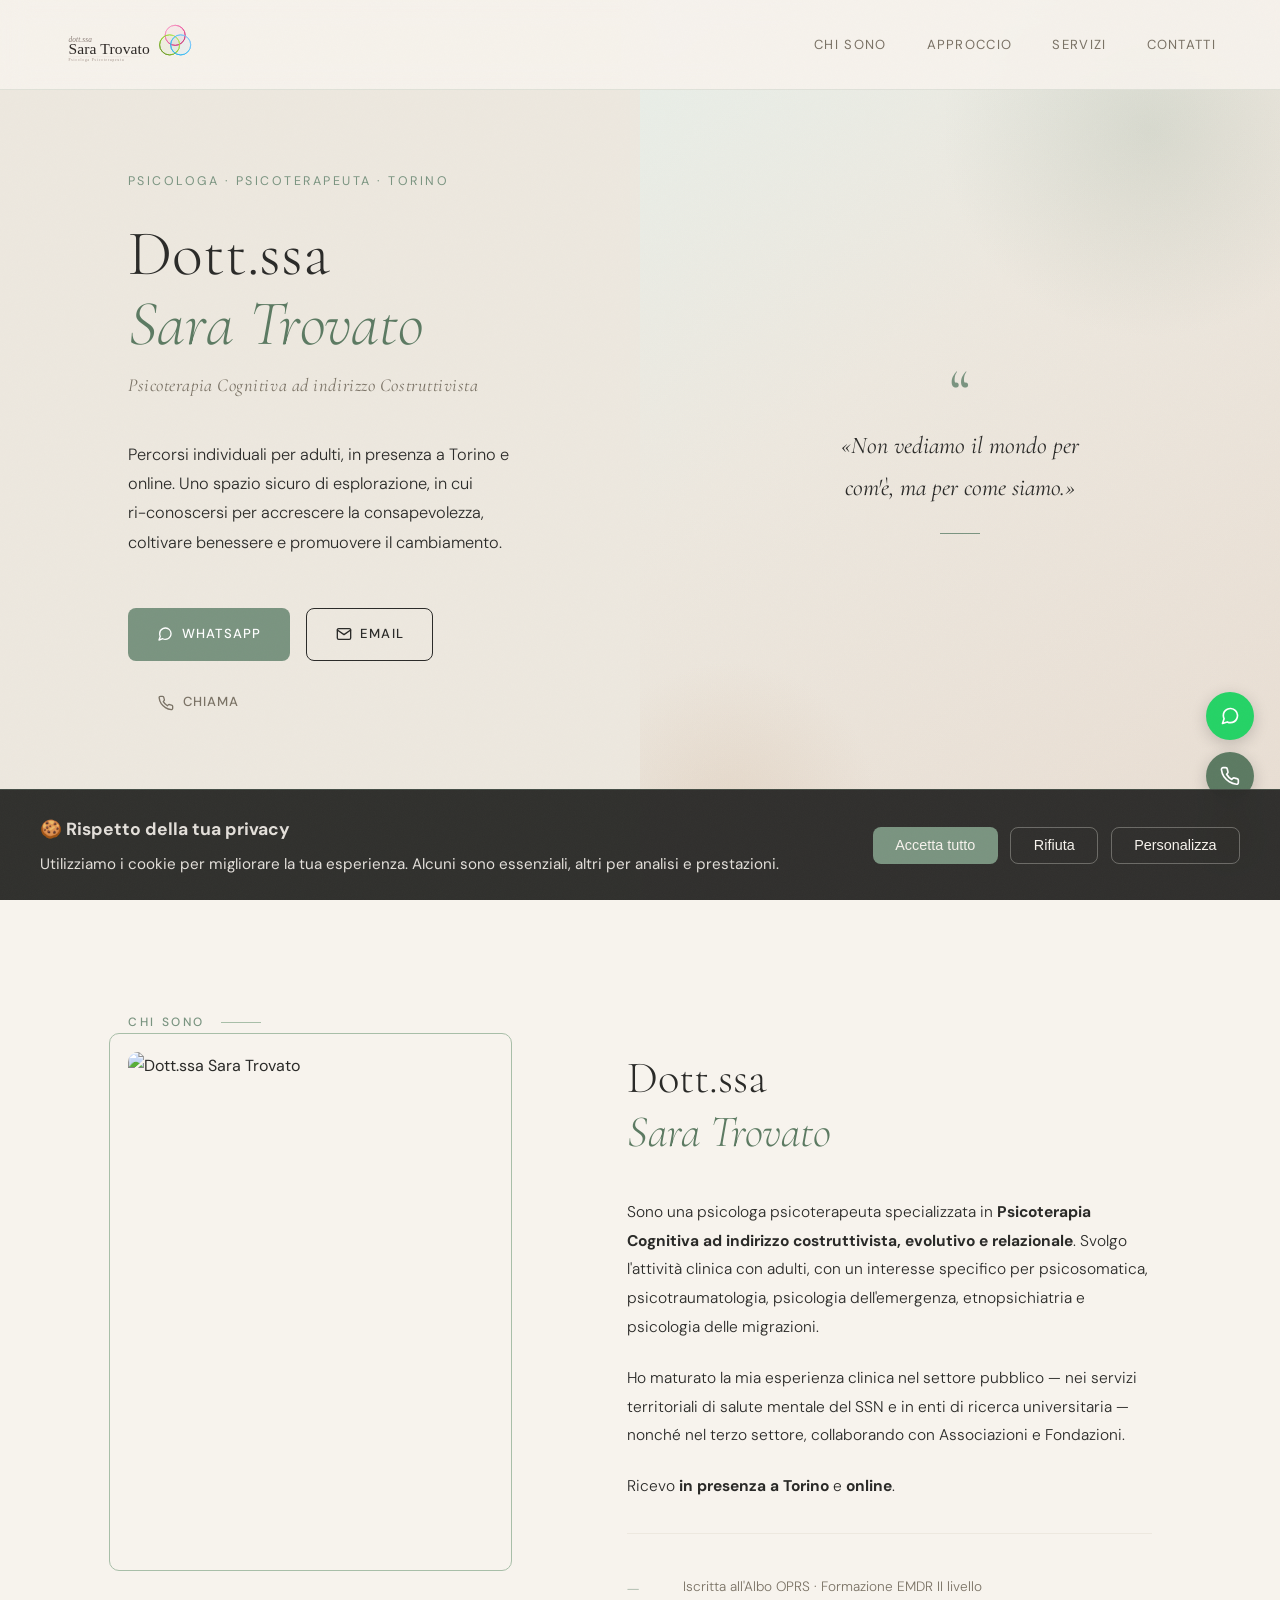
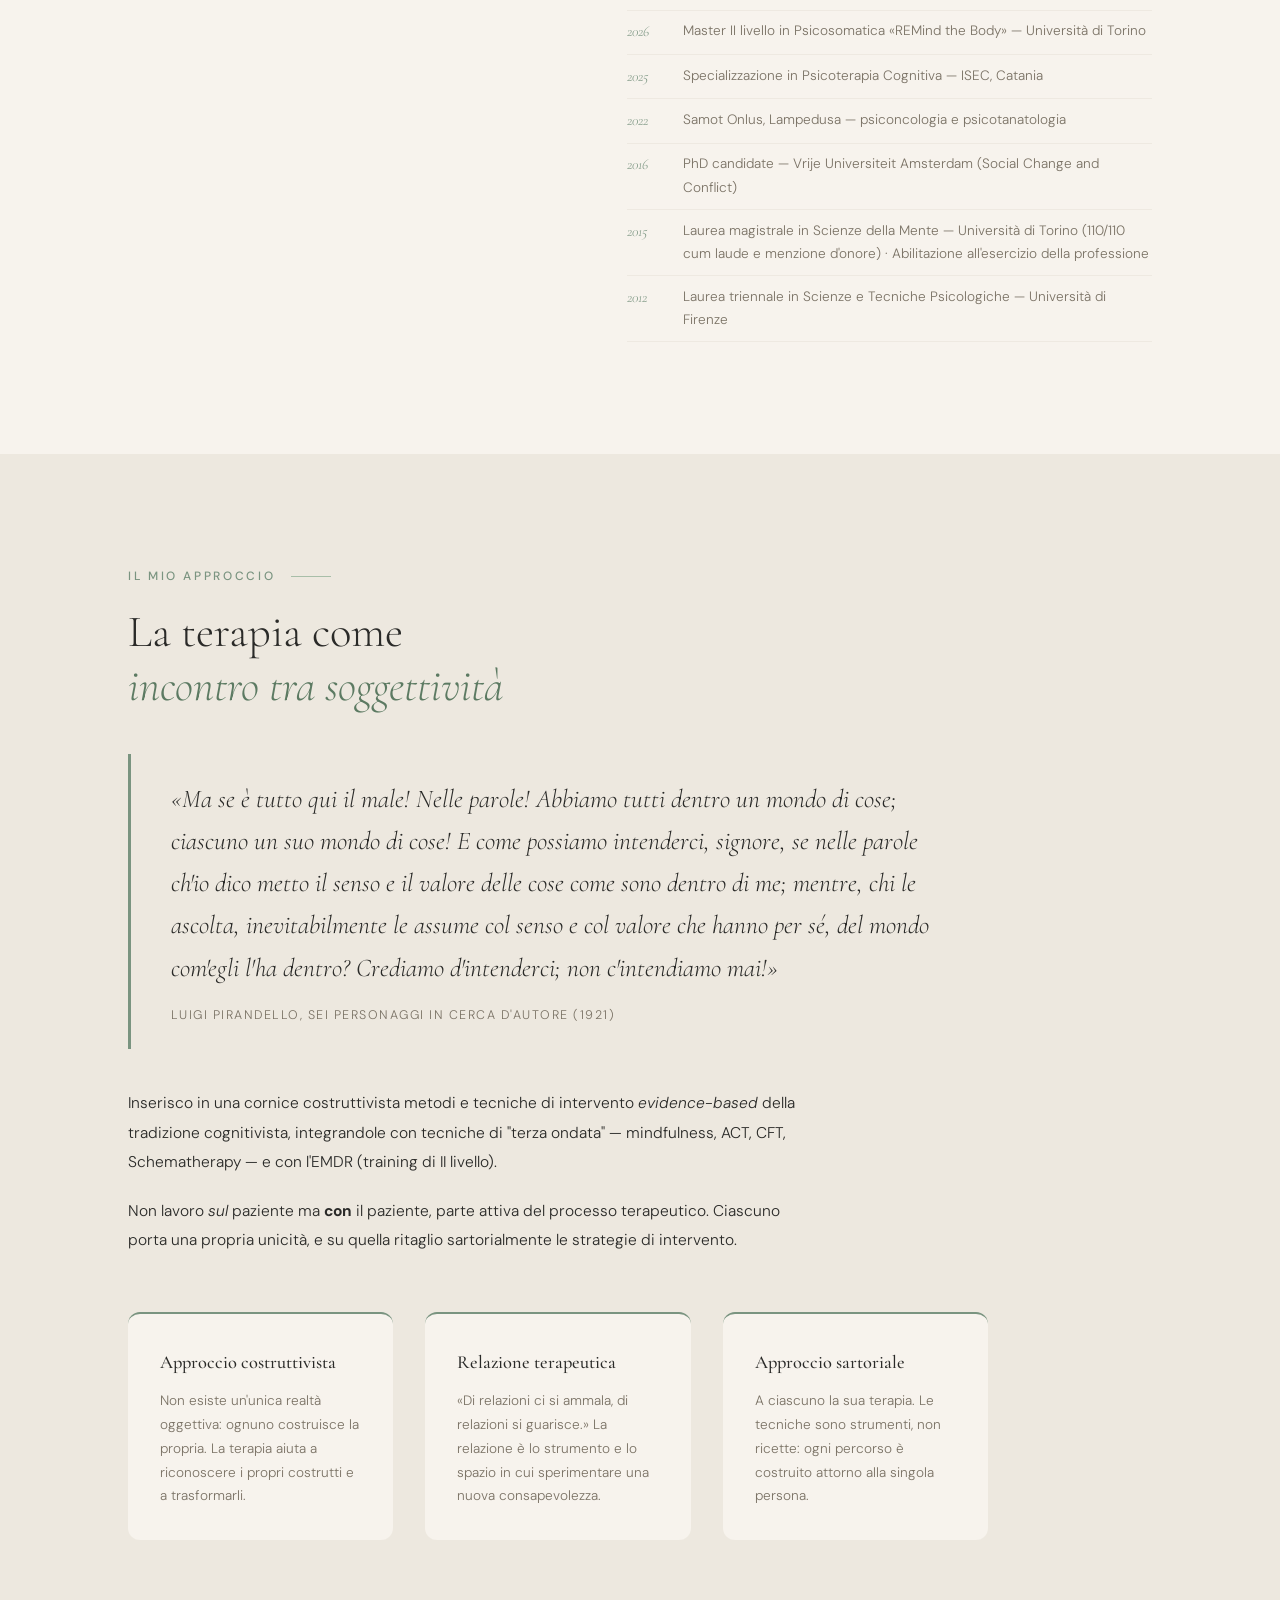
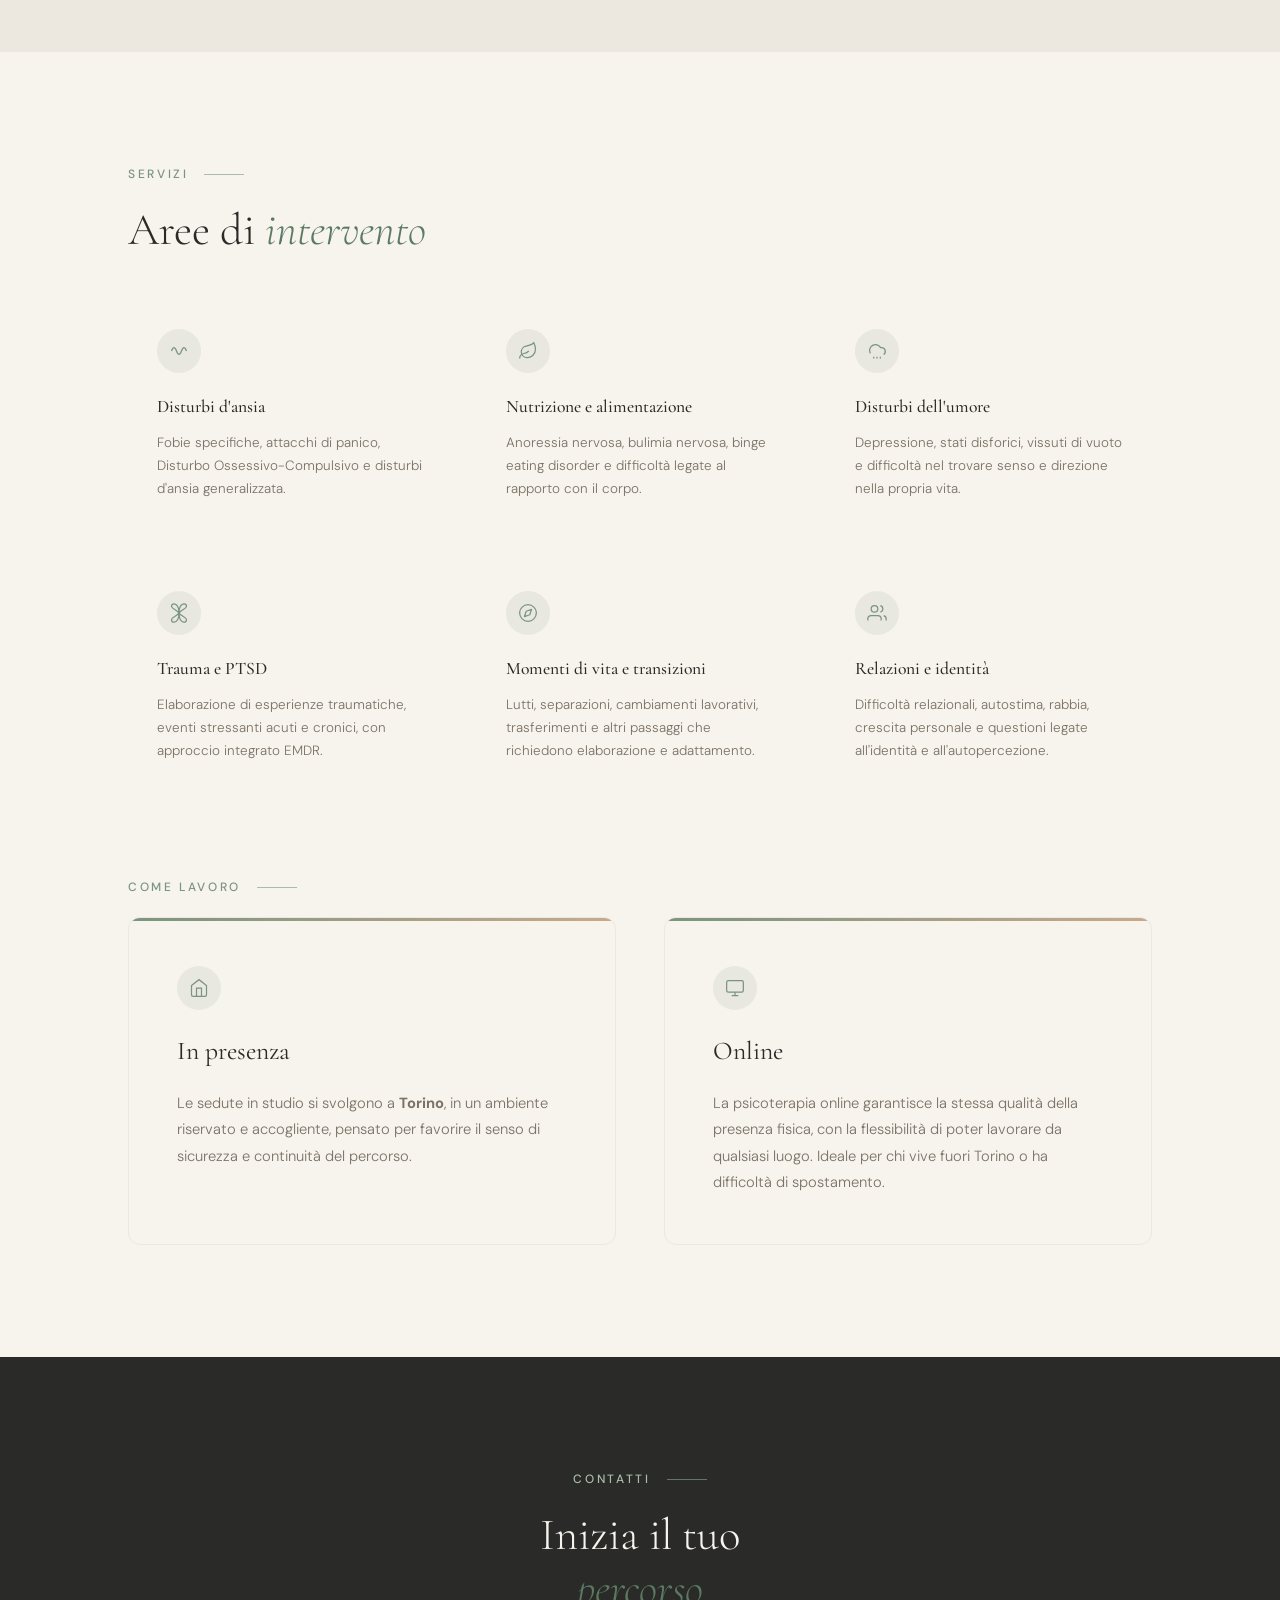
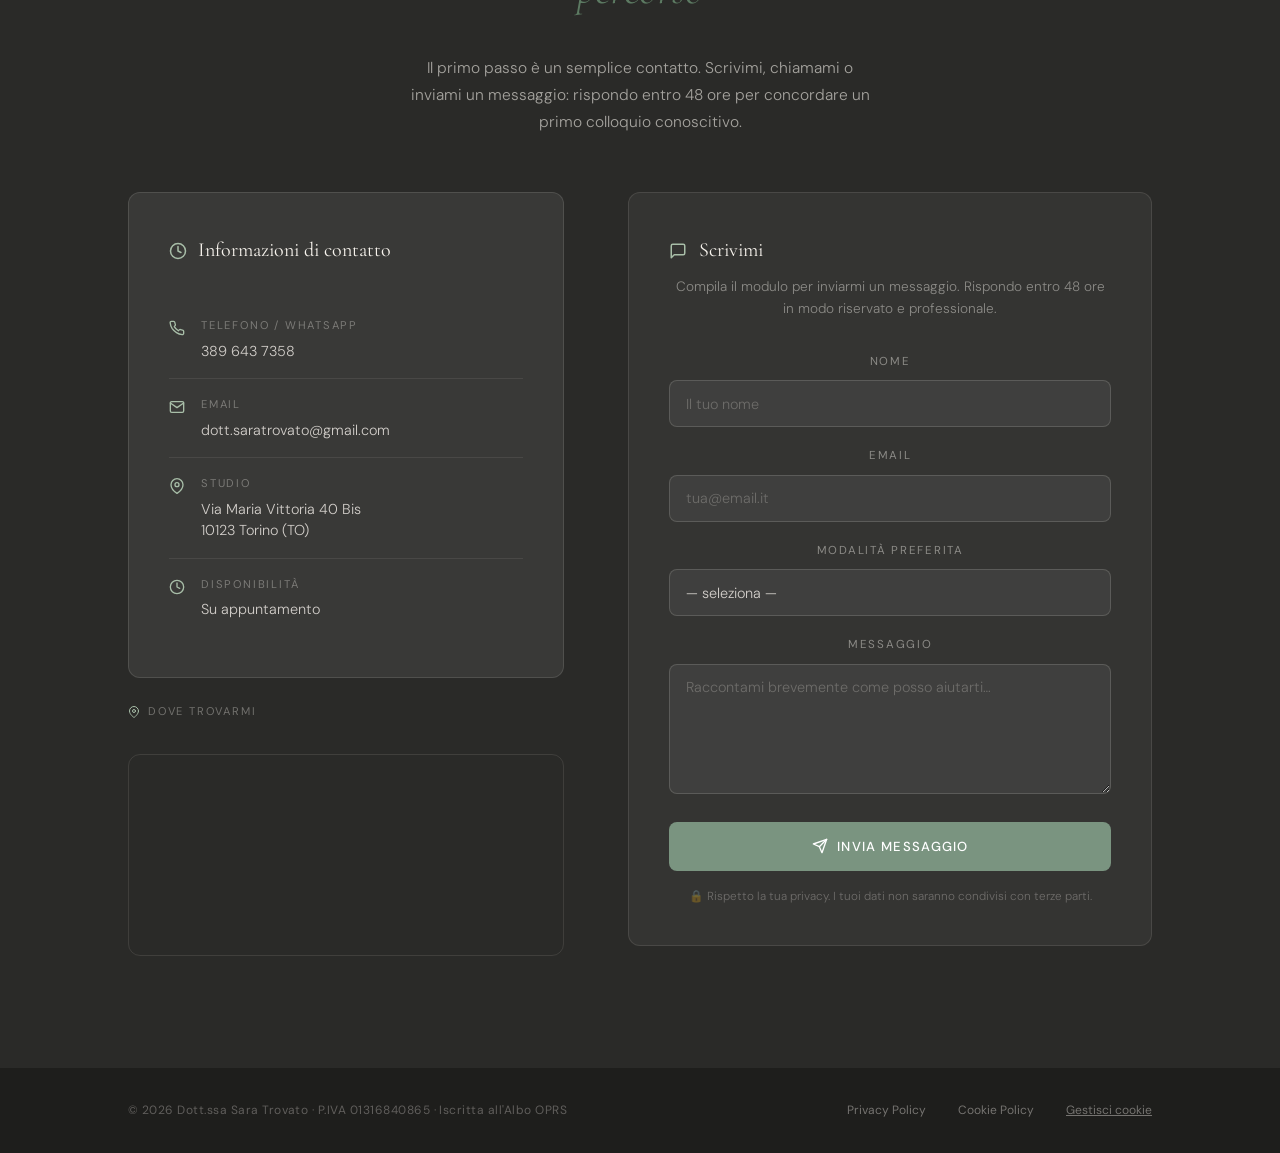
==== index.html @ f5fa8330 "fix: hero Co-authored-by: Copilot <copilot@github.com>" ====
<!DOCTYPE html>
<html lang="it">
<head>
  <meta charset="UTF-8" />
  <meta name="viewport" content="width=device-width, initial-scale=1.0" />
  <title>Psicologa Psicoterapeuta Torino | Dott.ssa Sara Trovato</title>
  <meta name="description" content="Dott.ssa Sara Trovato — Psicologa e Psicoterapeuta a Torino. Psicoterapia Cognitiva Costruttivista per adulti, in presenza a Torino e online. Specializzata in ansia, trauma, EMDR, psicosomatica. Prima seduta conoscitiva disponibile." />
  <meta name="keywords" content="psicologa Torino, psicoterapeuta Torino, psicoterapia cognitiva Torino, EMDR Torino, psicologa centro Torino, terapia ansia Torino, terapia trauma Torino, psicosomatica Torino, Sara Trovato psicologa" />
  <meta name="author" content="Dott.ssa Sara Trovato" />
  <meta name="robots" content="index, follow" />
  <link rel="canonical" href="https://immacolato.github.io/sara-psy/" />
  <!-- Open Graph (WhatsApp, Facebook, LinkedIn) -->
  <meta property="og:type" content="website" />
  <meta property="og:url" content="https://immacolato.github.io/sara-psy/" />
  <meta property="og:title" content="Psicologa Psicoterapeuta Torino | Dott.ssa Sara Trovato" />
  <meta property="og:description" content="Percorsi individuali per adulti, in presenza a Torino e online. Psicoterapia Cognitiva Costruttivista, EMDR, psicosomatica. Uno spazio sicuro per esplorare, comprendere e cambiare." />
  <meta property="og:image" content="https://immacolato.github.io/sara-psy/img/profilo.jpg" />
  <meta property="og:locale" content="it_IT" />
  <!-- Schema.org LocalBusiness / Person -->
  <script type="application/ld+json">
  {
    "@context": "https://schema.org",
    "@type": "Psychologist",
    "name": "Dott.ssa Sara Trovato",
    "description": "Psicologa e Psicoterapeuta a Torino. Psicoterapia Cognitiva Costruttivista per adulti, in presenza e online.",
    "url": "https://immacolato.github.io/sara-psy/",
    "telephone": "+393896437358",
    "email": "dott.saratrovato@gmail.com",
    "image": "https://immacolato.github.io/sara-psy/img/profilo.jpg",
    "address": {
      "@type": "PostalAddress",
      "streetAddress": "Via Maria Vittoria 40 Bis",
      "postalCode": "10123",
      "addressLocality": "Torino",
      "addressCountry": "IT"
    },
    "geo": {
      "@type": "GeoCoordinates",
      "latitude": 45.0650343,
      "longitude": 7.6922580
    },
    "areaServed": ["Torino", "Online"],
    "knowsAbout": ["Psicoterapia Cognitiva", "EMDR", "Psicosomatica", "Psicotraumatologia", "Disturbi d'ansia", "Depressione"],
    "hasCredential": ["Specializzazione in Psicoterapia Cognitiva ISEC", "Formazione EMDR II livello", "Master Psicosomatica REMind the Body"],
    "memberOf": "Ordine degli Psicologi della Regione Sicilia"
  }
  </script>
  <link rel="preconnect" href="https://fonts.googleapis.com" />
  <link rel="preconnect" href="https://fonts.gstatic.com" crossorigin />
  <link href="https://fonts.googleapis.com/css2?family=Cormorant+Garamond:ital,wght@0,300;0,400;0,500;0,600;1,300;1,400&family=DM+Sans:wght@300;400;500&display=swap" rel="stylesheet" />
  <link rel="stylesheet" href="styles.css" />
  <!-- Google Analytics -->
  <script async src="https://www.googletagmanager.com/gtag/js?id=G-8HLDF6GWQG"></script>
  <script>
    window.dataLayer = window.dataLayer || [];
    function gtag(){dataLayer.push(arguments);}
    gtag('js', new Date());
    // GA initialization will be done by script.js based on cookie consent
  </script>
  <style>
    /* ─── COOKIE BANNER & MODAL ─── */
    .cookie-banner {
      position: fixed;
      bottom: 0; left: 0; right: 0;
      background: rgba(42, 42, 40, 0.97);
      backdrop-filter: blur(12px);
      padding: 1.5rem 2rem;
      border-top: 1px solid rgba(122, 148, 128, 0.3);
      z-index: 500;
      animation: slideUp 0.4s ease-out;
    }

    @keyframes slideUp {
      from { transform: translateY(100%); opacity: 0; }
      to { transform: translateY(0); opacity: 1; }
    }

    .cookie-banner-content {
      max-width: 1200px;
      margin: 0 auto;
      display: flex;
      justify-content: space-between;
      align-items: center;
      gap: 2rem;
    }

    .cookie-banner-text { color: rgba(247, 243, 237, 0.9); flex: 1; }
    .cookie-banner-text h3 { margin-bottom: 0.5rem; font-size: 1.1rem; }
    .cookie-banner-text p { font-size: 0.95rem; line-height: 1.5; }

    .cookie-banner-buttons { display: flex; gap: 0.8rem; flex-wrap: wrap; }

    .cookie-btn {
      padding: 0.6rem 1.4rem;
      border: none;
      border-radius: 8px;
      font-size: 0.9rem;
      cursor: pointer;
      transition: all 0.3s;
      font-weight: 500;
    }

    .cookie-btn-primary {
      background: var(--sage);
      color: var(--cream);
    }

    .cookie-btn-primary:hover { background: var(--sage-dk); }

    .cookie-btn-secondary {
      background: transparent;
      color: var(--cream);
      border: 1px solid rgba(247, 243, 237, 0.3);
    }

    .cookie-btn-secondary:hover { background: rgba(247, 243, 237, 0.1); }

    .cookie-btn-tertiary {
      background: transparent;
      color: var(--cream);
      border: 1px solid rgba(247, 243, 237, 0.3);
    }

    .cookie-btn-tertiary:hover { background: rgba(247, 243, 237, 0.1); }

    .cookie-modal {
      display: none;
      position: fixed;
      inset: 0;
      background: rgba(0, 0, 0, 0.6);
      z-index: 600;
      align-items: center;
      justify-content: center;
      padding: 1rem;
    }

    .cookie-modal.show { display: flex; }

    .cookie-modal-content {
      background: var(--cream);
      border-radius: 8px;
      max-width: 500px;
      width: 100%;
      box-shadow: 0 10px 40px rgba(0, 0, 0, 0.2);
      animation: slideDown 0.3s ease-out;
    }

    @keyframes slideDown {
      from { transform: translateY(-20px); opacity: 0; }
      to { transform: translateY(0); opacity: 1; }
    }

    .cookie-modal-header {
      display: flex;
      justify-content: space-between;
      align-items: center;
      padding: 1.5rem;
      border-bottom: 1px solid rgba(122, 148, 128, 0.15);
    }

    .cookie-modal-header h2 { font-size: 1.3rem; color: var(--sage-dk); }

    .cookie-modal-close {
      background: none;
      border: none;
      font-size: 1.8rem;
      cursor: pointer;
      color: var(--charcoal);
      padding: 0;
      width: 2rem;
      height: 2rem;
    }

    .cookie-modal-close:hover { opacity: 0.6; }

    .cookie-modal-body {
      padding: 1.5rem;
    }

    .cookie-category {
      margin-bottom: 1.5rem;
    }

    .cookie-checkbox {
      display: flex;
      align-items: flex-start;
      gap: 1rem;
      cursor: pointer;
    }

    .cookie-checkbox input[type="checkbox"] {
      width: 20px;
      height: 20px;
      margin-top: 2px;
      cursor: pointer;
      accent-color: var(--sage);
    }

    .cookie-checkbox input[type="checkbox"]:disabled {
      opacity: 0.6;
      cursor: not-allowed;
    }

    .checkbox-label {
      display: flex;
      flex-direction: column;
      gap: 0.3rem;
    }

    .checkbox-label strong { color: var(--charcoal); }
    .checkbox-label small { color: var(--warm-mid); font-size: 0.85rem; }

    .cookie-modal-footer {
      padding: 1.5rem;
      border-top: 1px solid rgba(122, 148, 128, 0.15);
      text-align: center;
    }

    @media (max-width: 768px) {
      .cookie-banner-content { flex-direction: column; align-items: stretch; text-align: center; }
      .cookie-banner-buttons { justify-content: center; }
      .cookie-btn { width: 100%; }
    }
  </style>
</head>

<body>

  <!-- NAV -->
  <nav>
    <a class="nav-name" href="#top">
      <img src="img/logo.svg" alt="Dott.ssa Sara Trovato — Psicologa Psicoterapeuta" class="nav-logo">
    </a>
    <ul class="nav-links">
      <li><a href="#chi-sono">Chi sono</a></li>
      <li><a href="#approccio">Approccio</a></li>
      <li><a href="#servizi">Servizi</a></li>
      <li><a href="#contatti">Contatti</a></li>
    </ul>
    <div class="mobile-nav">
      <a href="#chi-sono" class="mobile-nav-item">
        <svg viewBox="0 0 24 24" fill="none" stroke="currentColor" stroke-width="1.5"><circle cx="12" cy="8" r="4"/><path d="M4 20c0-4 3.58-7 8-7s8 3 8 7"/></svg>
        <span>Chi sono</span>
      </a>
      <a href="#approccio" class="mobile-nav-item">
        <svg viewBox="0 0 24 24" fill="none" stroke="currentColor" stroke-width="1.5"><circle cx="12" cy="12" r="9"/><circle cx="12" cy="12" r="5"/><circle cx="12" cy="12" r="1.5" fill="currentColor" stroke="none"/></svg>
        <span>Approccio</span>
      </a>
      <a href="#servizi" class="mobile-nav-item">
        <svg viewBox="0 0 24 24" fill="none" stroke="currentColor" stroke-width="1.5"><rect x="3" y="3" width="7" height="7" rx="1"/><rect x="14" y="3" width="7" height="7" rx="1"/><rect x="3" y="14" width="7" height="7" rx="1"/><rect x="14" y="14" width="7" height="7" rx="1"/></svg>
        <span>Servizi</span>
      </a>
      <a href="#contatti" class="mobile-nav-item">
        <svg viewBox="0 0 24 24" fill="none" stroke="currentColor" stroke-width="1.5"><path d="M21 15a2 2 0 0 1-2 2H7l-4 4V5a2 2 0 0 1 2-2h14a2 2 0 0 1 2 2z"/></svg>
        <span>Contatti</span>
      </a>
    </div>
  </nav>

  <!-- HERO -->
  <section id="top" class="hero" style="padding:0;">
    <div class="hero-text">
      <p class="hero-eyebrow">Psicologa · Psicoterapeuta · Torino</p>
      <h1 class="hero-name">Dott.ssa<br><em>Sara Trovato</em></h1>
      <p class="hero-title">Psicoterapia Cognitiva ad indirizzo Costruttivista</p>
      <p class="hero-tagline">Percorsi individuali per adulti, in presenza a Torino e online. Uno spazio sicuro di esplorazione, in cui <nobr>ri-conoscersi</nobr> per accrescere la consapevolezza, coltivare benessere e promuovere il cambiamento.</p>
      <div class="hero-cta">
        <a class="btn btn-whatsapp" href="https://wa.me/393896437358" target="_blank" rel="noopener">
          <svg class="icon" viewBox="0 0 24 24"><path d="M21 11.5a8.38 8.38 0 0 1-.9 3.8 8.5 8.5 0 0 1-7.6 4.7 8.38 8.38 0 0 1-3.8-.9L3 21l1.9-5.7a8.38 8.38 0 0 1-.9-3.8 8.5 8.5 0 0 1 4.7-7.6 8.38 8.38 0 0 1 3.8-.9h.5a8.48 8.48 0 0 1 8 8v.5z"/></svg>
          WhatsApp
        </a>
        <a class="btn btn-email" href="mailto:dott.saratrovato@gmail.com">
          <svg class="icon" viewBox="0 0 24 24"><path d="M4 4h16c1.1 0 2 .9 2 2v12c0 1.1-.9 2-2 2H4c-1.1 0-2-.9-2-2V6c0-1.1.9-2 2-2z"/><polyline points="22,6 12,13 2,6"/></svg>
          Email
        </a>
        <a class="btn btn-tel" href="tel:+393896437358">
          <svg class="icon" viewBox="0 0 24 24"><path d="M22 16.92v3a2 2 0 0 1-2.18 2 19.79 19.79 0 0 1-8.63-3.07A19.5 19.5 0 0 1 4.82 13a19.79 19.79 0 0 1-3.07-8.67A2 2 0 0 1 3.77 2h3a2 2 0 0 1 2 1.72 12.84 12.84 0 0 0 .7 2.81 2 2 0 0 1-.45 2.11L7.91 9.91a16 16 0 0 0 6.18 6.18l1.27-1.27a2 2 0 0 1 2.11-.45 12.84 12.84 0 0 0 2.81.7A2 2 0 0 1 22 16.92z"/></svg>
          Chiama
        </a>
      </div>
    </div>

    <div class="hero-visual">
      <div class="hero-visual-text">
        «Non vediamo il mondo per com'è, ma per come siamo.»
      </div>
    </div>
  </section>

  <!-- CHI SONO -->
  <section id="chi-sono">
    <div class="section-label">Chi sono</div>
    <div class="chi-sono-grid">
      <div>
        <div class="photo-frame">
          <img src="img/profilo.jpg" alt="Dott.ssa Sara Trovato" style="width:100%;aspect-ratio:3/4;object-fit:cover;object-position:center center;display:block;">
        </div>
      </div>
      <div class="bio-text">
        <h2 class="section-title">Dott.ssa<br><em>Sara Trovato</em></h2>
        <p>Sono una psicologa psicoterapeuta specializzata in <strong>Psicoterapia Cognitiva ad indirizzo costruttivista, evolutivo e relazionale</strong>. Svolgo l'attività clinica con adulti, con un interesse specifico per psicosomatica, psicotraumatologia, psicologia dell'emergenza, etnopsichiatria e psicologia delle migrazioni.</p>
        <p>Ho maturato la mia esperienza clinica nel settore pubblico — nei servizi territoriali di salute mentale del SSN e in enti di ricerca universitaria — nonché nel terzo settore, collaborando con Associazioni e Fondazioni.</p>
        <p>Ricevo <strong>in presenza a Torino</strong> e <strong>online</strong>.</p>

        <ul class="formation-list">
          <li><span class="year">—</span><span>Iscritta all'Albo OPRS · Formazione EMDR II livello</span></li>
          <li><span class="year">2026</span><span>Master II livello in Psicosomatica «REMind the Body» — Università di Torino</span></li>
          <li><span class="year">2025</span><span>Specializzazione in Psicoterapia Cognitiva — ISEC, Catania</span></li>
          <li><span class="year">2022</span><span>Samot Onlus, Lampedusa — psiconcologia e psicotanatologia</span></li>
          <li><span class="year">2016</span><span>PhD candidate — Vrije Universiteit Amsterdam (Social Change and Conflict)</span></li>
          <li><span class="year">2015</span><span>Laurea magistrale in Scienze della Mente — Università di Torino (110/110 cum laude e menzione d'onore) · Abilitazione all'esercizio della professione</span></li>
          <li><span class="year">2012</span><span>Laurea triennale in Scienze e Tecniche Psicologiche — Università di Firenze</span></li>
        </ul>
      </div>
    </div>
  </section>

  <!-- APPROCCIO -->
  <section id="approccio">
    <div class="approccio-inner reveal">
      <div class="section-label">Il mio approccio</div>
      <h2 class="section-title">La terapia come<br><em>incontro tra soggettività</em></h2>

      <blockquote>
        «Ma se è tutto qui il male! Nelle parole! Abbiamo tutti dentro un mondo di cose; ciascuno un suo mondo di cose! E come possiamo intenderci, signore, se nelle parole ch'io dico metto il senso e il valore delle cose come sono dentro di me; mentre, chi le ascolta, inevitabilmente le assume col senso e col valore che hanno per sé, del mondo com'egli l'ha dentro? Crediamo d'intenderci; non c'intendiamo mai!»
        <cite>Luigi Pirandello, Sei personaggi in cerca d'autore (1921)</cite>
      </blockquote>

      <p style="font-size:.97rem;font-weight:300;line-height:1.9;color:var(--charcoal);max-width:680px;">
        Inserisco in una cornice costruttivista metodi e tecniche di intervento <em>evidence-based</em> della tradizione cognitivista, integrandole con tecniche di "terza ondata" — mindfulness, ACT, CFT, Schematherapy — e con l'EMDR (training di II livello).
      </p>
      <p style="font-size:.97rem;font-weight:300;line-height:1.9;color:var(--charcoal);max-width:680px;margin-top:1.2rem;">
        Non lavoro <em>sul</em> paziente ma <strong>con</strong> il paziente, parte attiva del processo terapeutico. Ciascuno porta una propria unicità, e su quella ritaglio sartorialmente le strategie di intervento.
      </p>

      <div class="approccio-pillars reveal reveal-d1">
        <div class="pillar">
          <h4>Approccio costruttivista</h4>
          <p>Non esiste un'unica realtà oggettiva: ognuno costruisce la propria. La terapia aiuta a riconoscere i propri costrutti e a trasformarli.</p>
        </div>
        <div class="pillar">
          <h4>Relazione terapeutica</h4>
          <p>«Di relazioni ci si ammala, di relazioni si guarisce.» La relazione è lo strumento e lo spazio in cui sperimentare una nuova consapevolezza.</p>
        </div>
        <div class="pillar">
          <h4>Approccio sartoriale</h4>
          <p>A ciascuno la sua terapia. Le tecniche sono strumenti, non ricette: ogni percorso è costruito attorno alla singola persona.</p>
        </div>
      </div>
    </div>
  </section>

  <!-- SERVIZI / AREE -->
  <section id="servizi">
    <div class="section-label reveal">Servizi</div>
    <h2 class="section-title reveal">Aree di <em>intervento</em></h2>

    <div class="aree-grid">
      <div class="area-card reveal reveal-d1">
        <div class="area-icon">
          <svg viewBox="0 0 24 24" fill="none" stroke="currentColor" stroke-width="1.5"><path d="M3 12 Q6 4 9 12 Q12 20 15 12 Q18 4 21 12"/></svg>
        </div>
        <h4>Disturbi d'ansia</h4>
        <p>Fobie specifiche, attacchi di panico, Disturbo Ossessivo-Compulsivo e disturbi d'ansia generalizzata.</p>
      </div>
      <div class="area-card reveal reveal-d2">
        <div class="area-icon">
          <svg viewBox="0 0 24 24" fill="none" stroke="currentColor" stroke-width="1.5"><path d="M11 20A7 7 0 0 1 9.8 6.1C15.5 5 17 4.48 19 2c1 2 2 4.18 2 8 0 5.5-4.78 10-10 10z"/><path d="M2 21c0-3 1.85-5.36 5.08-6C9.5 14.52 12 13 13 12"/></svg>
        </div>
        <h4>Nutrizione e alimentazione</h4>
        <p>Anoressia nervosa, bulimia nervosa, binge eating disorder e difficoltà legate al rapporto con il corpo.</p>
      </div>
      <div class="area-card reveal reveal-d3">
        <div class="area-icon">
          <svg viewBox="0 0 24 24" fill="none" stroke="currentColor" stroke-width="1.5"><path d="M20 16.2A4.5 4.5 0 0 0 17.5 8h-1.1A7 7 0 1 0 4 14.9"/><line x1="8" y1="19" x2="8" y2="21"/><line x1="12" y1="19" x2="12" y2="21"/><line x1="16" y1="19" x2="16" y2="21"/></svg>
        </div>
        <h4>Disturbi dell'umore</h4>
        <p>Depressione, stati disforici, vissuti di vuoto e difficoltà nel trovare senso e direzione nella propria vita.</p>
      </div>
      <div class="area-card reveal reveal-d1">
        <div class="area-icon">
          <svg viewBox="0 0 24 24" fill="none" stroke="currentColor" stroke-width="1.5"><path d="M12 12C9 8 3 7 3 4a3 3 0 0 1 3-3c2.5 0 5 3 6 8z"/><path d="M12 12c3-4 9-5 9-8a3 3 0 0 0-3-3c-2.5 0-5 3-6 8z"/><path d="M12 12C9 16 3 17 3 20a3 3 0 0 0 3 3c2.5 0 5-3 6-8z"/><path d="M12 12c3 4 9 5 9 8a3 3 0 0 1-3 3c-2.5 0-5-3-6-8z"/></svg>
        </div>
        <h4>Trauma e PTSD</h4>
        <p>Elaborazione di esperienze traumatiche, eventi stressanti acuti e cronici, con approccio integrato EMDR.</p>
      </div>
      <div class="area-card reveal reveal-d2">
        <div class="area-icon">
          <svg viewBox="0 0 24 24" fill="none" stroke="currentColor" stroke-width="1.5"><circle cx="12" cy="12" r="10"/><polygon points="16.24 7.76 14.12 14.12 7.76 16.24 9.88 9.88 16.24 7.76" stroke-linejoin="round"/></svg>
        </div>
        <h4>Momenti di vita e transizioni</h4>
        <p>Lutti, separazioni, cambiamenti lavorativi, trasferimenti e altri passaggi che richiedono elaborazione e adattamento.</p>
      </div>
      <div class="area-card reveal reveal-d3">
        <div class="area-icon">
          <svg viewBox="0 0 24 24" fill="none" stroke="currentColor" stroke-width="1.5"><path d="M17 21v-2a4 4 0 0 0-4-4H5a4 4 0 0 0-4 4v2"/><circle cx="9" cy="7" r="4"/><path d="M23 21v-2a4 4 0 0 0-3-3.87"/><path d="M16 3.13a4 4 0 0 1 0 7.75"/></svg>
        </div>
        <h4>Relazioni e identità</h4>
        <p>Difficoltà relazionali, autostima, rabbia, crescita personale e questioni legate all'identità e all'autopercezione.</p>
      </div>
    </div>

    <!-- Modalità -->
    <div style="margin-top:5rem;">
      <div class="section-label reveal">Come lavoro</div>
      <div class="modalita-grid reveal">
        <div class="modalita-card">
          <div class="area-icon">
            <svg viewBox="0 0 24 24" fill="none" stroke="currentColor" stroke-width="1.5"><path d="M3 9l9-7 9 7v11a2 2 0 0 1-2 2H5a2 2 0 0 1-2-2z"/><polyline points="9 22 9 12 15 12 15 22"/></svg>
          </div>
          <h3>In presenza</h3>
          <p>Le sedute in studio si svolgono a <strong>Torino</strong>, in un ambiente riservato e accogliente, pensato per favorire il senso di sicurezza e continuità del percorso.</p>
        </div>
        <div class="modalita-card">
          <div class="area-icon">
            <svg viewBox="0 0 24 24" fill="none" stroke="currentColor" stroke-width="1.5"><rect x="2" y="3" width="20" height="14" rx="2"/><line x1="8" y1="21" x2="16" y2="21"/><line x1="12" y1="17" x2="12" y2="21"/></svg>
          </div>
          <h3>Online</h3>
          <p>La psicoterapia online garantisce la stessa qualità della presenza fisica, con la flessibilità di poter lavorare da qualsiasi luogo. Ideale per chi vive fuori Torino o ha difficoltà di spostamento.</p>
        </div>
      </div>
    </div>
  </section>

  <!-- SCROLL TO TOP -->
  <button id="scroll-top" aria-label="Torna su" title="Torna su">
    <svg viewBox="0 0 24 24" fill="none" stroke="currentColor" stroke-width="2"><polyline points="18 15 12 9 6 15"/></svg>
  </button>

  <!-- FLOATING CONTACT BUTTONS -->
  <div class="floating-contacts">
    <a class="float-btn float-wa" href="https://wa.me/393896437358" target="_blank" rel="noopener" title="WhatsApp">
      <svg viewBox="0 0 24 24"><path d="M21 11.5a8.38 8.38 0 0 1-.9 3.8 8.5 8.5 0 0 1-7.6 4.7 8.38 8.38 0 0 1-3.8-.9L3 21l1.9-5.7a8.38 8.38 0 0 1-.9-3.8 8.5 8.5 0 0 1 4.7-7.6 8.38 8.38 0 0 1 3.8-.9h.5a8.48 8.48 0 0 1 8 8v.5z"/></svg>
    </a>
    <a class="float-btn float-tel" href="tel:+393896437358" title="Chiama">
      <svg viewBox="0 0 24 24"><path d="M22 16.92v3a2 2 0 0 1-2.18 2 19.79 19.79 0 0 1-8.63-3.07A19.5 19.5 0 0 1 4.82 13a19.79 19.79 0 0 1-3.07-8.67A2 2 0 0 1 3.77 2h3a2 2 0 0 1 2 1.72 12.84 12.84 0 0 0 .7 2.81 2 2 0 0 1-.45 2.11L7.91 9.91a16 16 0 0 0 6.18 6.18l1.27-1.27a2 2 0 0 1 2.11-.45 12.84 12.84 0 0 0 2.81.7A2 2 0 0 1 22 16.92z"/></svg>
    </a>
    <a class="float-btn float-mail" href="mailto:dott.saratrovato@gmail.com" title="Email">
      <svg viewBox="0 0 24 24"><path d="M4 4h16c1.1 0 2 .9 2 2v12c0 1.1-.9 2-2 2H4c-1.1 0-2-.9-2-2V6c0-1.1.9-2 2-2z"/><polyline points="22,6 12,13 2,6"/></svg>
    </a>
  </div>

  <!-- CONTATTI -->
  <section id="contatti">
    <div class="section-label">Contatti</div>
    <h2 class="section-title">Inizia il tuo<br><em>percorso</em></h2>
    <p class="contact-sub">Il primo passo è un semplice contatto. Scrivimi, chiamami o inviami un messaggio: rispondo entro 48 ore per concordare un primo colloquio conoscitivo.</p>

    <div class="contatti-grid">

      <!-- COLONNA SINISTRA: info + mappa -->
      <div>
        <div class="contatti-info-card">
          <h3>
            <svg viewBox="0 0 24 24"><circle cx="12" cy="12" r="10"/><polyline points="12 6 12 12 16 14"/></svg>
            Informazioni di contatto
          </h3>

          <a class="info-row" href="tel:+393896437358">
            <svg viewBox="0 0 24 24"><path d="M22 16.92v3a2 2 0 0 1-2.18 2 19.79 19.79 0 0 1-8.63-3.07A19.5 19.5 0 0 1 4.82 13a19.79 19.79 0 0 1-3.07-8.67A2 2 0 0 1 3.77 2h3a2 2 0 0 1 2 1.72 12.84 12.84 0 0 0 .7 2.81 2 2 0 0 1-.45 2.11L7.91 9.91a16 16 0 0 0 6.18 6.18l1.27-1.27a2 2 0 0 1 2.11-.45 12.84 12.84 0 0 0 2.81.7A2 2 0 0 1 22 16.92z"/></svg>
            <div class="info-row-text">
              <span class="info-row-label">Telefono / WhatsApp</span>
              <span class="info-row-value">389 643 7358</span>
            </div>
          </a>

          <a class="info-row" href="mailto:dott.saratrovato@gmail.com">
            <svg viewBox="0 0 24 24"><path d="M4 4h16c1.1 0 2 .9 2 2v12c0 1.1-.9 2-2 2H4c-1.1 0-2-.9-2-2V6c0-1.1.9-2 2-2z"/><polyline points="22,6 12,13 2,6"/></svg>
            <div class="info-row-text">
              <span class="info-row-label">Email</span>
              <span class="info-row-value">dott.saratrovato@gmail.com</span>
            </div>
          </a>

          <div class="info-row">
            <svg viewBox="0 0 24 24"><path d="M21 10c0 7-9 13-9 13s-9-6-9-13a9 9 0 0 1 18 0z"/><circle cx="12" cy="10" r="3"/></svg>
            <div class="info-row-text">
              <span class="info-row-label">Studio</span>
              <span class="info-row-value">Via Maria Vittoria 40 Bis<br>10123 Torino (TO)</span>
            </div>
          </div>

          <div class="info-row">
            <svg viewBox="0 0 24 24"><circle cx="12" cy="12" r="10"/><polyline points="12 6 12 12 16 14"/></svg>
            <div class="info-row-text">
              <span class="info-row-label">Disponibilità</span>
              <span class="info-row-value">Su appuntamento</span>
            </div>
          </div>
        </div>

        <!-- MAPPA -->
        <div style="margin-top:1.5rem;">
          <div class="map-label">
            <svg viewBox="0 0 24 24"><path d="M21 10c0 7-9 13-9 13s-9-6-9-13a9 9 0 0 1 18 0z"/><circle cx="12" cy="10" r="3"/></svg>
            Dove trovarmi
          </div>
          <div class="map-wrap">
            <iframe
              src="https://www.openstreetmap.org/export/embed.html?bbox=7.687%2C45.060%2C7.697%2C45.070&layer=mapnik&marker=45.0650343%2C7.6922580"
              title="Studio Via Maria Vittoria 40 Bis, 10123 Torino (TO)"
              loading="lazy">
            </iframe>
          </div>
        </div>
      </div>

      <!-- COLONNA DESTRA: form -->
      <div class="contatti-form-card">
        <h3>
          <svg viewBox="0 0 24 24"><path d="M21 15a2 2 0 0 1-2 2H7l-4 4V5a2 2 0 0 1 2-2h14a2 2 0 0 1 2 2z"/></svg>
          Scrivimi
        </h3>
        <p class="form-sub">Compila il modulo per inviarmi un messaggio. Rispondo entro 48 ore in modo riservato e professionale.</p>

        <form id="formWrap" action="https://formspree.io/f/mjgjbely" method="POST">
          <div class="form-field">
              <label for="f-nome">Nome</label>
              <input type="text" id="f-nome" name="nome" placeholder="Il tuo nome" autocomplete="given-name" required>
            </div>
          <div class="form-field">
            <label for="f-email">Email</label>
            <input type="email" id="f-email" name="email" placeholder="tua@email.it" autocomplete="email" required>
          </div>
          <div class="form-field">
            <label for="f-modalita">Modalità preferita</label>
            <select id="f-modalita" name="modalita" style="color:rgba(247,243,237,.8);">
              <option value="" style="background:#2A2A28;">— seleziona —</option>
              <option value="presenza" style="background:#2A2A28;">In presenza (Torino)</option>
              <option value="online" style="background:#2A2A28;">Online</option>
              <option value="entrambe" style="background:#2A2A28;">Entrambe</option>
            </select>
          </div>
          <div class="form-field">
            <label for="f-msg">Messaggio</label>
            <textarea id="f-msg" name="messaggio" placeholder="Raccontami brevemente come posso aiutarti…" required></textarea>
          </div>
          <button type="submit" class="btn-submit" id="submitBtn">
            <svg viewBox="0 0 24 24"><line x1="22" y1="2" x2="11" y2="13"/><polygon points="22 2 15 22 11 13 2 9 22 2"/></svg>
            Invia messaggio
          </button>
          <p class="form-privacy">🔒 Rispetto la tua privacy. I tuoi dati non saranno condivisi con terze parti.</p>
        </form>
        <div class="form-success" id="formSuccess">
          Grazie per avermi scritto.<br>Ti risponderò entro 48 ore.
        </div>
      </div>

    </div>
  </section>

  <!-- FOOTER -->
  <footer>
    <p>© 2026 Dott.ssa Sara Trovato · P.IVA 01316840865 · Iscritta all'Albo OPRS</p>
    <div style="display:flex;gap:2rem;">
      <a href="privacy.html">Privacy Policy</a>
      <a href="cookie.html">Cookie Policy</a>
      <a href="#" id="manageConsent" style="cursor:pointer;text-decoration:underline;">Gestisci cookie</a>
    </div>
  </footer>

  <!-- COOKIE CONSENT BANNER -->
  <div id="cookieBanner" class="cookie-banner">
    <div class="cookie-banner-content">
      <div class="cookie-banner-text">
        <h3>🍪 Rispetto della tua privacy</h3>
        <p>Utilizziamo i cookie per migliorare la tua esperienza. Alcuni sono essenziali, altri per analisi e prestazioni.</p>
      </div>
      <div class="cookie-banner-buttons">
        <button id="acceptAllBtn" class="cookie-btn cookie-btn-primary">Accetta tutto</button>
        <button id="rejectBtn" class="cookie-btn cookie-btn-secondary">Rifiuta</button>
        <button id="customizeBtn" class="cookie-btn cookie-btn-tertiary">Personalizza</button>
      </div>
    </div>
  </div>

  <!-- COOKIE CUSTOMIZATION MODAL -->
  <div id="cookieModal" class="cookie-modal">
    <div class="cookie-modal-content">
      <div class="cookie-modal-header">
        <h2>Preferenze cookie</h2>
        <button class="cookie-modal-close" id="closeModal">&times;</button>
      </div>
      <div class="cookie-modal-body">
        <div class="cookie-category">
          <label class="cookie-checkbox">
            <input type="checkbox" id="necessaryCheckbox" checked disabled>
            <span class="checkbox-label">
              <strong>Cookie essenziali</strong>
              <small>Necessari per il funzionamento del sito. Sempre attivi.</small>
            </span>
          </label>
        </div>
        <div class="cookie-category">
          <label class="cookie-checkbox">
            <input type="checkbox" id="analyticsCheckbox">
            <span class="checkbox-label">
              <strong>Cookie analitici</strong>
              <small>Ci aiutano a comprendere come usi il sito e migliorare l'esperienza.</small>
            </span>
          </label>
        </div>
        <div class="cookie-category">
          <label class="cookie-checkbox">
            <input type="checkbox" id="performanceCheckbox">
            <span class="checkbox-label">
              <strong>Cookie di performance</strong>
              <small>Monitorano le prestazioni e l'efficienza del sito.</small>
            </span>
          </label>
        </div>
      </div>
      <div class="cookie-modal-footer">
        <button class="btn-submit" id="savePreferences">Salva preferenze</button>
        <a href="privacy.html" style="text-align: center; display: block; margin-top: 1rem; font-size: 0.9rem;">Leggi la Privacy Policy</a>
        <a href="cookie.html" style="text-align: center; display: block; margin-top: 0.5rem; font-size: 0.9rem;">Leggi la Cookie Policy</a>
      </div>
    </div>
  </div>


  <script src="script.js"></script>
</body>
</html>
---- styles.css ----
*, *::before, *::after { box-sizing: border-box; margin: 0; padding: 0; }

:root {
  --cream:   #F7F3ED;
  --ivory:   #EDE8DF;
  --sage:    #7A9480;
  --sage-lt: #A8BEA8;
  --sage-dk: #5C7A62;
  --charcoal:#2A2A28;
  --warm-mid:#7A7265;
  --blush:   #C9A98A;
  --white:   #FFFFFF;
}

html { scroll-behavior: smooth; }

body {
  font-family: 'DM Sans', sans-serif;
  background: var(--cream);
  color: var(--charcoal);
  line-height: 1.75;
  overflow-x: hidden;
}

/* ─── GRAIN OVERLAY ─── */
body::before {
  content: '';
  position: fixed;
  inset: 0;
  pointer-events: none;
  z-index: 999;
  opacity: .025;
  background-image: url("data:image/svg+xml,%3Csvg viewBox='0 0 256 256' xmlns='http://www.w3.org/2000/svg'%3E%3Cfilter id='n'%3E%3CfeTurbulence type='fractalNoise' baseFrequency='0.9' numOctaves='4' stitchTiles='stitch'/%3E%3C/filter%3E%3Crect width='100%25' height='100%25' filter='url(%23n)'/%3E%3C/svg%3E");
  background-size: 200px;
}

/* ─── NAV ─── */
nav {
  position: fixed;
  top: 0; left: 0; right: 0;
  z-index: 100;
  display: flex;
  justify-content: space-between;
  align-items: center;
  padding: 1.4rem 4rem;
  background: rgba(247,243,237,.88);
  backdrop-filter: blur(12px);
  border-bottom: 1px solid rgba(122,148,128,.18);
  transition: padding .3s;
}
nav.scrolled { padding: .9rem 4rem; }
.nav-name {
  text-decoration: none;
  display: flex;
  align-items: center;
  min-width: 0;
}
.nav-logo {
  height: 44px;
  width: auto;
  max-width: 100%;
  display: block;
  transition: height .3s;
}
nav.scrolled .nav-logo { height: 34px; }
.nav-links { display: flex; gap: 2.5rem; list-style: none; }
.nav-links a {
  font-size: .82rem;
  font-weight: 400;
  letter-spacing: .1em;
  text-transform: uppercase;
  color: var(--warm-mid);
  text-decoration: none;
  transition: color .25s;
  padding-bottom: 2px;
  border-bottom: 1.5px solid transparent;
  transition: color .25s, border-color .25s;
}
.nav-links a:hover { color: var(--sage-dk); }
.nav-links a.active {
  color: var(--sage-dk);
  border-bottom-color: var(--sage-dk);
}

/* ─── SCROLL OFFSET (fixed navbar) ─── */
section[id] { scroll-margin-top: 90px; }
@media (max-width: 640px) {
  section[id] { scroll-margin-top: 24px; }
}

/* ─── HERO ─── */
.hero {
  min-height: 100vh;
  display: grid;
  grid-template-columns: 1fr 1fr;
  padding-top: 80px;
}
.hero-text {
  display: flex;
  flex-direction: column;
  justify-content: center;
  padding: 6rem 5rem 6rem 8rem;
}
.hero-eyebrow {
  font-size: .78rem;
  font-weight: 400;
  letter-spacing: .2em;
  text-transform: uppercase;
  color: var(--sage);
  margin-bottom: 1.6rem;
}
.hero-name {
  font-family: 'Cormorant Garamond', serif;
  font-weight: 300;
  font-size: clamp(3rem, 5vw, 5rem);
  line-height: 1.1;
  color: var(--charcoal);
  margin-bottom: .6rem;
}
.hero-name em {
  font-style: italic;
  color: var(--sage-dk);
}
.hero-title {
  font-family: 'Cormorant Garamond', serif;
  font-size: 1.15rem;
  font-weight: 400;
  font-style: italic;
  color: var(--warm-mid);
  letter-spacing: .03em;
  margin-bottom: 2.4rem;
}
.hero-tagline {
  font-size: 1.02rem;
  font-weight: 300;
  color: var(--charcoal);
  max-width: 420px;
  margin-bottom: 3.2rem;
  line-height: 1.8;
}
.hero-cta {
  display: flex;
  flex-wrap: wrap;
  gap: 1rem;
}
.btn {
  display: inline-flex;
  align-items: center;
  justify-content: center;
  gap: .55rem;
  padding: .85rem 1.8rem;
  border-radius: 8px;
  font-family: 'DM Sans', sans-serif;
  font-size: .82rem;
  font-weight: 500;
  letter-spacing: .08em;
  text-transform: uppercase;
  text-decoration: none;
  cursor: pointer;
  border: none;
  transition: all .25s ease;
}
.btn-whatsapp {
  background: var(--sage);
  color: var(--white);
}
.btn-whatsapp:hover { background: var(--sage-dk); transform: translateY(-2px); box-shadow: 0 6px 20px rgba(92,122,98,.25); }
.btn-email {
  background: transparent;
  color: var(--charcoal);
  border: 1.5px solid var(--charcoal);
}
.btn-email:hover { background: var(--charcoal); color: var(--cream); transform: translateY(-2px); }
.btn-tel {
  background: transparent;
  color: var(--warm-mid);
  border: 1.5px solid var(--ivory);
}
.btn-tel:hover { border-color: var(--warm-mid); color: var(--charcoal); }

.hero-visual {
  position: relative;
  overflow: hidden;
  display: flex;
  align-items: center;
  justify-content: center;
  background: linear-gradient(145deg, #e8efe9 0%, #ede8df 40%, #e8ddd2 100%);
}
.hero-visual::before {
  content: '';
  position: absolute;
  width: 420px;
  height: 420px;
  border-radius: 50%;
  background: radial-gradient(circle, rgba(122,148,128,.18) 0%, transparent 70%);
  top: -80px;
  right: -80px;
}
.hero-visual::after {
  content: '';
  position: absolute;
  width: 300px;
  height: 300px;
  border-radius: 50%;
  background: radial-gradient(circle, rgba(201,169,138,.2) 0%, transparent 70%);
  bottom: -60px;
  left: -60px;
}
.hero-visual-text {
  position: relative;
  z-index: 2;
  font-family: 'Cormorant Garamond', serif;
  font-style: italic;
  font-size: clamp(1.15rem, 2vw, 1.5rem);
  color: var(--charcoal);
  padding: 3rem;
  max-width: 380px;
  line-height: 1.75;
  text-align: center;
  border-left: none;
}
.hero-visual-text::before {
  content: '\201C';
  display: block;
  font-size: 4rem;
  line-height: .8;
  color: var(--sage);
  margin-bottom: .5rem;
  font-style: normal;
}
.hero-visual-text::after {
  content: '';
  display: block;
  width: 40px;
  height: 1.5px;
  background: var(--sage);
  margin: 1.5rem auto 0;
}

/* ─── SECTIONS ─── */
section { padding: 7rem 8rem; }
section:nth-child(even) { background: var(--ivory); }

.section-label {
  font-size: .75rem;
  font-weight: 500;
  letter-spacing: .22em;
  text-transform: uppercase;
  color: var(--sage);
  margin-bottom: 1.2rem;
  display: flex;
  align-items: center;
  gap: 1rem;
}
.section-label::after {
  content: '';
  display: block;
  height: 1px;
  width: 40px;
  background: var(--sage-lt);
}
.section-title {
  font-family: 'Cormorant Garamond', serif;
  font-weight: 300;
  font-size: clamp(2rem, 3.5vw, 3rem);
  line-height: 1.2;
  color: var(--charcoal);
  margin-bottom: 2.4rem;
}
.section-title em { font-style: italic; color: var(--sage-dk); }

/* ─── CHI SONO ─── */
.chi-sono-grid {
  display: grid;
  grid-template-columns: 1fr 1.3fr;
  gap: 6rem;
  align-items: start;
}
.photo-frame {
  position: relative;
}
.photo-frame::before {
  content: '';
  position: absolute;
  top: -1.2rem; left: -1.2rem;
  width: 100%; height: 100%;
  border: 1.5px solid var(--sage-lt);
  border-radius: 10px;
  z-index: 0;
}
.photo-frame svg, .photo-frame img {
  width: 100%;
  aspect-ratio: 3/4;
  object-fit: cover;
  display: block;
  position: relative;
  z-index: 1;
  border-radius: 10px;
}
.bio-text p { font-size: .97rem; font-weight: 300; color: var(--charcoal); margin-bottom: 1.4rem; line-height: 1.85; }
.formation-list {
  margin-top: 2rem;
  list-style: none;
  border-top: 1px solid var(--ivory);
  padding-top: 2rem;
}
.formation-list li {
  font-size: .85rem;
  font-weight: 300;
  color: var(--warm-mid);
  padding: .55rem 0;
  border-bottom: 1px solid rgba(237,232,223,.8);
  display: flex;
  gap: 1rem;
}
.formation-list li .year {
  font-family: 'Cormorant Garamond', serif;
  font-style: italic;
  font-size: .92rem;
  color: var(--sage);
  white-space: nowrap;
  min-width: 40px;
}

/* ─── APPROCCIO ─── */
.approccio-inner { max-width: 860px; }
blockquote {
  font-family: 'Cormorant Garamond', serif;
  font-size: clamp(1.25rem, 2vw, 1.7rem);
  font-style: italic;
  font-weight: 300;
  line-height: 1.65;
  color: var(--charcoal);
  border-left: 3px solid var(--sage);
  padding: 1.5rem 2.5rem;
  margin: 2.5rem 0;
  position: relative;
}
blockquote cite {
  display: block;
  margin-top: 1rem;
  font-size: .78rem;
  font-style: normal;
  font-family: 'DM Sans', sans-serif;
  letter-spacing: .12em;
  text-transform: uppercase;
  color: var(--warm-mid);
}
.approccio-pillars {
  display: grid;
  grid-template-columns: repeat(3, 1fr);
  gap: 2rem;
  margin-top: 3.5rem;
}
.pillar {
  padding: 2rem;
  background: var(--cream);
  border-radius: 12px;
  border-top: 2px solid var(--sage);
}
.pillar h4 {
  font-family: 'Cormorant Garamond', serif;
  font-size: 1.15rem;
  font-weight: 500;
  margin-bottom: .7rem;
  color: var(--charcoal);
}
.pillar p { font-size: .85rem; font-weight: 300; color: var(--warm-mid); line-height: 1.75; }

/* ─── AREE DI INTERVENTO ─── */
.aree-grid {
  display: grid;
  grid-template-columns: repeat(3, 1fr);
  gap: 1.5rem;
  margin-top: 1rem;
}
.area-card {
  padding: 2rem 1.8rem;
  background: var(--cream);
  border-radius: 12px;
  border-bottom: 2px solid transparent;
  transition: border-color .3s, transform .3s;
  cursor: default;
}
section:nth-child(even) .area-card { background: var(--white); }
.area-card:hover { border-color: var(--sage); transform: translateY(-4px); }
.area-card h4 {
  font-family: 'Cormorant Garamond', serif;
  font-size: 1.1rem;
  font-weight: 500;
  color: var(--charcoal);
  margin-bottom: .6rem;
}
.area-card p { font-size: .84rem; font-weight: 300; color: var(--warm-mid); line-height: 1.7; }
.area-dot { display: inline-block; width: 6px; height: 6px; border-radius: 50%; background: var(--sage); margin-bottom: 1rem; }
.area-icon {
  width: 44px;
  height: 44px;
  border-radius: 50%;
  background: rgba(122, 148, 128, .12);
  display: flex;
  align-items: center;
  justify-content: center;
  margin-bottom: 1.2rem;
  color: var(--sage);
  transition: background .3s;
}
.area-icon svg { width: 20px; height: 20px; }
.area-card:hover .area-icon { background: rgba(122, 148, 128, .22); }

/* ─── MODALITÀ ─── */
.modalita-grid { display: grid; grid-template-columns: 1fr 1fr; gap: 3rem; }
.modalita-card {
  padding: 3rem;
  border: 1.5px solid var(--ivory);
  border-radius: 12px;
  position: relative;
  overflow: hidden;
}
.modalita-card::before {
  content: '';
  position: absolute;
  top: 0; left: 0;
  width: 100%; height: 3px;
  background: linear-gradient(90deg, var(--sage), var(--blush));
}
.modalita-card h3 {
  font-family: 'Cormorant Garamond', serif;
  font-size: 1.6rem;
  font-weight: 400;
  color: var(--charcoal);
  margin-bottom: 1rem;
}
.modalita-card p { font-size: .92rem; font-weight: 300; color: var(--warm-mid); line-height: 1.8; }
.modalita-icon { font-size: 1.8rem; margin-bottom: 1.2rem; }

/* ─── SCROLL TO TOP ─── */
#scroll-top {
  position: fixed;
  bottom: 2rem;
  left: 2rem;
  width: 44px;
  height: 44px;
  border-radius: 50%;
  border: 1.5px solid var(--sage);
  background: var(--cream);
  color: var(--sage);
  display: flex;
  align-items: center;
  justify-content: center;
  cursor: pointer;
  opacity: 0;
  pointer-events: none;
  transform: translateY(10px);
  transition: opacity .3s, transform .3s;
  z-index: 999;
}
#scroll-top.visible {
  opacity: 1;
  pointer-events: auto;
  transform: translateY(0);
}
#scroll-top:hover { background: rgba(122, 148, 128, .12); }
#scroll-top svg { width: 18px; height: 18px; }

/* ─── CONTATTI ─── */
#contatti {
  background: var(--charcoal);
  text-align: center;
}
#contatti .section-label { color: var(--sage-lt); justify-content: center; }
#contatti .section-label::after { background: var(--sage-dk); }
#contatti .section-title { color: var(--cream); }
#contatti .contact-sub {
  font-size: .97rem;
  font-weight: 300;
  color: rgba(247,243,237,.6);
  max-width: 480px;
  margin: 0 auto 3.5rem;
}
.contact-buttons {
  display: flex;
  justify-content: center;
  flex-wrap: wrap;
  gap: 1.2rem;
  margin-bottom: 4rem;
}
.btn-contact-wa {
  background: #25D366;
  color: var(--white);
  font-size: .88rem;
  padding: 1rem 2.2rem;
}
.btn-contact-wa:hover { background: #1EBD59; transform: translateY(-2px); box-shadow: 0 8px 24px rgba(37,211,102,.3); }
.btn-contact-email {
  background: transparent;
  color: var(--cream);
  border: 1.5px solid rgba(247,243,237,.3);
  font-size: .88rem;
  padding: 1rem 2.2rem;
}
.btn-contact-email:hover { border-color: var(--cream); background: rgba(247,243,237,.08); transform: translateY(-2px); }
.btn-contact-tel {
  background: var(--sage);
  color: var(--white);
  font-size: .88rem;
  padding: 1rem 2.2rem;
}
.btn-contact-tel:hover { background: var(--sage-dk); transform: translateY(-2px); }
.contact-info {
  display: flex;
  justify-content: center;
  gap: 3rem;
  font-size: .82rem;
  font-weight: 300;
  color: rgba(247,243,237,.45);
}
.contact-info span { display: flex; align-items: center; gap: .5rem; }

/* ─── FOOTER ─── */
footer {
  background: #1E1E1C;
  padding: 2rem 8rem;
  display: flex;
  justify-content: space-between;
  align-items: center;
}
footer p { font-size: .75rem; color: rgba(247,243,237,.3); letter-spacing: .04em; }
footer a { color: rgba(247,243,237,.4); text-decoration: none; font-size: .75rem; }
footer a:hover { color: var(--sage-lt); }

/* ─── FLOATING CONTACT BUTTONS ─── */
.floating-contacts {
  position: fixed;
  right: 1.6rem;
  bottom: 2.5rem;
  z-index: 200;
  display: flex;
  flex-direction: column;
  gap: .75rem;
}
.float-btn {
  width: 48px; height: 48px;
  border-radius: 50%;
  display: flex; align-items: center; justify-content: center;
  text-decoration: none;
  box-shadow: 0 4px 16px rgba(0,0,0,.18);
  transition: transform .25s, box-shadow .25s;
}
.float-btn:hover { transform: scale(1.1); box-shadow: 0 6px 22px rgba(0,0,0,.24); }
.float-btn svg { width: 20px; height: 20px; stroke: #fff; fill: none; stroke-width: 2; stroke-linecap: round; stroke-linejoin: round; }
.float-wa  { background: #25D366; }
.float-tel { background: var(--sage-dk); }
.float-mail{ background: var(--blush); }

/* ─── CONTATTI GRID ─── */
.contatti-grid {
  display: grid;
  grid-template-columns: 1fr 1.2fr;
  gap: 4rem;
  margin-top: 3rem;
  align-items: start;
}
.contatti-info-card {
  background: rgba(255,255,255,.07);
  border: 1px solid rgba(247,243,237,.12);
  border-radius: 12px;
  padding: 2.5rem;
}
.contatti-info-card h3 {
  font-family: 'Cormorant Garamond', serif;
  font-size: 1.25rem;
  font-weight: 400;
  color: var(--cream);
  margin-bottom: 2rem;
  display: flex;
  align-items: center;
  gap: .7rem;
}
.contatti-info-card h3 svg { width:18px;height:18px;stroke:var(--sage-lt);fill:none;stroke-width:2;stroke-linecap:round;stroke-linejoin:round; }
.info-row {
  display: flex;
  align-items: flex-start;
  gap: 1rem;
  padding: 1rem 0;
  border-bottom: 1px solid rgba(247,243,237,.08);
  text-decoration: none;
  justify-content: flex-start;
}
.info-row:last-child { border-bottom: none; }
.info-row svg { width:16px;height:16px;stroke:var(--sage-lt);fill:none;stroke-width:2;stroke-linecap:round;stroke-linejoin:round;flex-shrink:0;margin-top:4px; }
.info-row-text { display: flex; flex-direction: column; text-align: left; }
.info-row-label { font-size: .7rem; letter-spacing: .16em; text-transform: uppercase; color: rgba(247,243,237,.35); margin-bottom: .3rem; }
.info-row-value { font-size: .9rem; font-weight: 300; color: rgba(247,243,237,.8); transition: color .2s; line-height: 1.5; }
a.info-row:hover .info-row-value { color: var(--sage-lt); }

.map-wrap {
  margin-top: 2rem;
  border-radius: 12px;
  overflow: hidden;
  border: 1px solid rgba(247,243,237,.1);
}
.map-wrap iframe { display: block; width: 100%; height: 200px; border: none; filter: grayscale(30%) contrast(1.05); }
.map-label {
  font-size: .7rem; letter-spacing: .16em; text-transform: uppercase;
  color: rgba(247,243,237,.35); margin-bottom: .8rem;
  display: flex; align-items: center; gap: .5rem;
}
.map-label svg { width:12px;height:12px;stroke:var(--sage-lt);fill:none;stroke-width:2;stroke-linecap:round;stroke-linejoin:round; }

/* ─── FORM ─── */
.contatti-form-card {
  background: rgba(255,255,255,.05);
  border: 1px solid rgba(247,243,237,.1);
  border-radius: 12px;
  padding: 2.5rem;
}
.contatti-form-card h3 {
  font-family: 'Cormorant Garamond', serif;
  font-size: 1.25rem;
  font-weight: 400;
  color: var(--cream);
  margin-bottom: .5rem;
  display: flex; align-items: center; gap: .7rem;
}
.contatti-form-card h3 svg { width:18px;height:18px;stroke:var(--sage-lt);fill:none;stroke-width:2;stroke-linecap:round;stroke-linejoin:round; }
.form-sub { font-size:.85rem;font-weight:300;color:rgba(247,243,237,.45);margin-bottom:2rem;line-height:1.6; }
.form-field { margin-bottom: 1.2rem; }
.form-field label { display:block;font-size:.72rem;letter-spacing:.15em;text-transform:uppercase;color:rgba(247,243,237,.45);margin-bottom:.5rem; }
.form-field input,
.form-field textarea,
.form-field select {
  width: 100%;
  background: rgba(255,255,255,.06);
  border: 1px solid rgba(247,243,237,.15);
  border-radius: 8px;
  padding: .85rem 1rem;
  font-family: 'DM Sans', sans-serif;
  font-size: .9rem;
  font-weight: 300;
  color: var(--cream);
  outline: none;
  transition: border-color .25s, background .25s;
  -webkit-appearance: none;
}
.form-field input::placeholder,
.form-field textarea::placeholder { color: rgba(247,243,237,.25); }
.form-field input:focus,
.form-field textarea:focus { border-color: var(--sage); background: rgba(122,148,128,.08); }
.form-field textarea { resize: vertical; min-height: 130px; }
.form-row { display: grid; grid-template-columns: 1fr 1fr; gap: 1.2rem; }
.btn-submit {
  width: 100%;
  background: var(--sage);
  color: var(--white);
  border: none;
  border-radius: 8px;
  padding: 1rem;
  font-family: 'DM Sans', sans-serif;
  font-size: .82rem;
  font-weight: 500;
  letter-spacing: .1em;
  text-transform: uppercase;
  cursor: pointer;
  transition: background .25s, transform .2s;
  display: flex; align-items: center; justify-content: center; gap: .6rem;
  margin-top: .5rem;
}
.btn-submit svg { width:16px;height:16px;stroke:#fff;fill:none;stroke-width:2;stroke-linecap:round;stroke-linejoin:round; }
.btn-submit:hover { background: var(--sage-dk); transform: translateY(-2px); }
.form-privacy { font-size:.73rem;font-weight:300;color:rgba(247,243,237,.3);text-align:center;margin-top:1rem;line-height:1.6; }
.form-success {
  display: none;
  text-align: center;
  padding: 2rem;
  font-family: 'Cormorant Garamond', serif;
  font-style: italic;
  font-size: 1.15rem;
  color: var(--sage-lt);
}

@media (max-width: 1024px) {
  .contatti-grid { grid-template-columns: 1fr; gap: 2rem; }
  .form-row { grid-template-columns: 1fr; }
}

/* ─── ICON SVG ─── */
.icon { width: 16px; height: 16px; stroke: currentColor; fill: none; stroke-width: 2; stroke-linecap: round; stroke-linejoin: round; }

/* ─── RESPONSIVE ─── */
@media (max-width: 1024px) {
  nav { padding: 1.2rem 2.5rem; }
  .nav-links { gap: 1.5rem; }
  section { padding: 5rem 3.5rem; }
  .hero { grid-template-columns: 1fr; min-height: auto; }
  .hero-text { padding: 7rem 3.5rem 4rem; }
  .hero-visual { height: 60vw; }
  .chi-sono-grid { grid-template-columns: 1fr; gap: 3rem; }
  .photo-frame { max-width: 320px; }
  .aree-grid { grid-template-columns: 1fr 1fr; }
  .approccio-pillars { grid-template-columns: 1fr; }
  .modalita-grid { grid-template-columns: 1fr; }
  footer { padding: 2rem 3rem; flex-direction: column; gap: 1rem; text-align: center; }
}
@media (max-width: 640px) {
  nav { padding: .75rem 1.2rem; }
  nav.scrolled { padding: .5rem 1.2rem; }
  .nav-links { display: none; }
  .nav-logo { height: 44px; margin-left: -6px; }
  nav.scrolled .nav-logo { height: 36px; }
  section { padding: 4rem 1.5rem; }
  .hero-text { padding: 6rem 1.5rem 3rem; }
  .hero-cta .btn { flex: 1 1 0; }
  .aree-grid { grid-template-columns: 1fr; }
  .contact-info { flex-direction: column; gap: 1rem; }
  footer { padding: 2rem 1.5rem; }
}

/* ─── MOBILE NAV (top-right, inside main nav) ─── */
.mobile-nav {
  display: none;
}
@media (max-width: 640px) {
  .mobile-nav {
    display: flex;
    align-items: center;
    gap: .2rem;
  }
  .mobile-nav-item {
    display: flex;
    flex-direction: column;
    align-items: center;
    justify-content: center;
    gap: .2rem;
    text-decoration: none;
    padding: .55rem .45rem;
    min-height: 44px;
    min-width: 44px;
    color: var(--warm-mid);
  }
  .mobile-nav-item svg {
    width: 18px;
    height: 18px;
    color: var(--sage);
    transition: color .2s;
  }
  .mobile-nav-item span {
    font-family: 'Cormorant Garamond', serif;
    font-size: .62rem;
    letter-spacing: .05em;
    text-transform: uppercase;
    color: var(--warm-mid);
    white-space: nowrap;
    transition: color .2s;
  }
  .mobile-nav-item.active svg { color: var(--sage-dk); }
  .mobile-nav-item.active span { color: var(--sage-dk); font-weight: 500; }
  .mobile-nav-item:active svg { color: var(--sage-dk); }
  #scroll-top { bottom: 2rem; }
  .floating-contacts { bottom: 2.5rem; }
}

/* ─── FADE-IN ANIMATION ─── */
.reveal {
  opacity: 0;
  transform: translateY(24px);
  transition: opacity .7s ease, transform .7s ease;
}
.reveal.visible {
  opacity: 1;
  transform: translateY(0);
}
.reveal-d1 { transition-delay: .1s; }
.reveal-d2 { transition-delay: .2s; }
.reveal-d3 { transition-delay: .3s; }
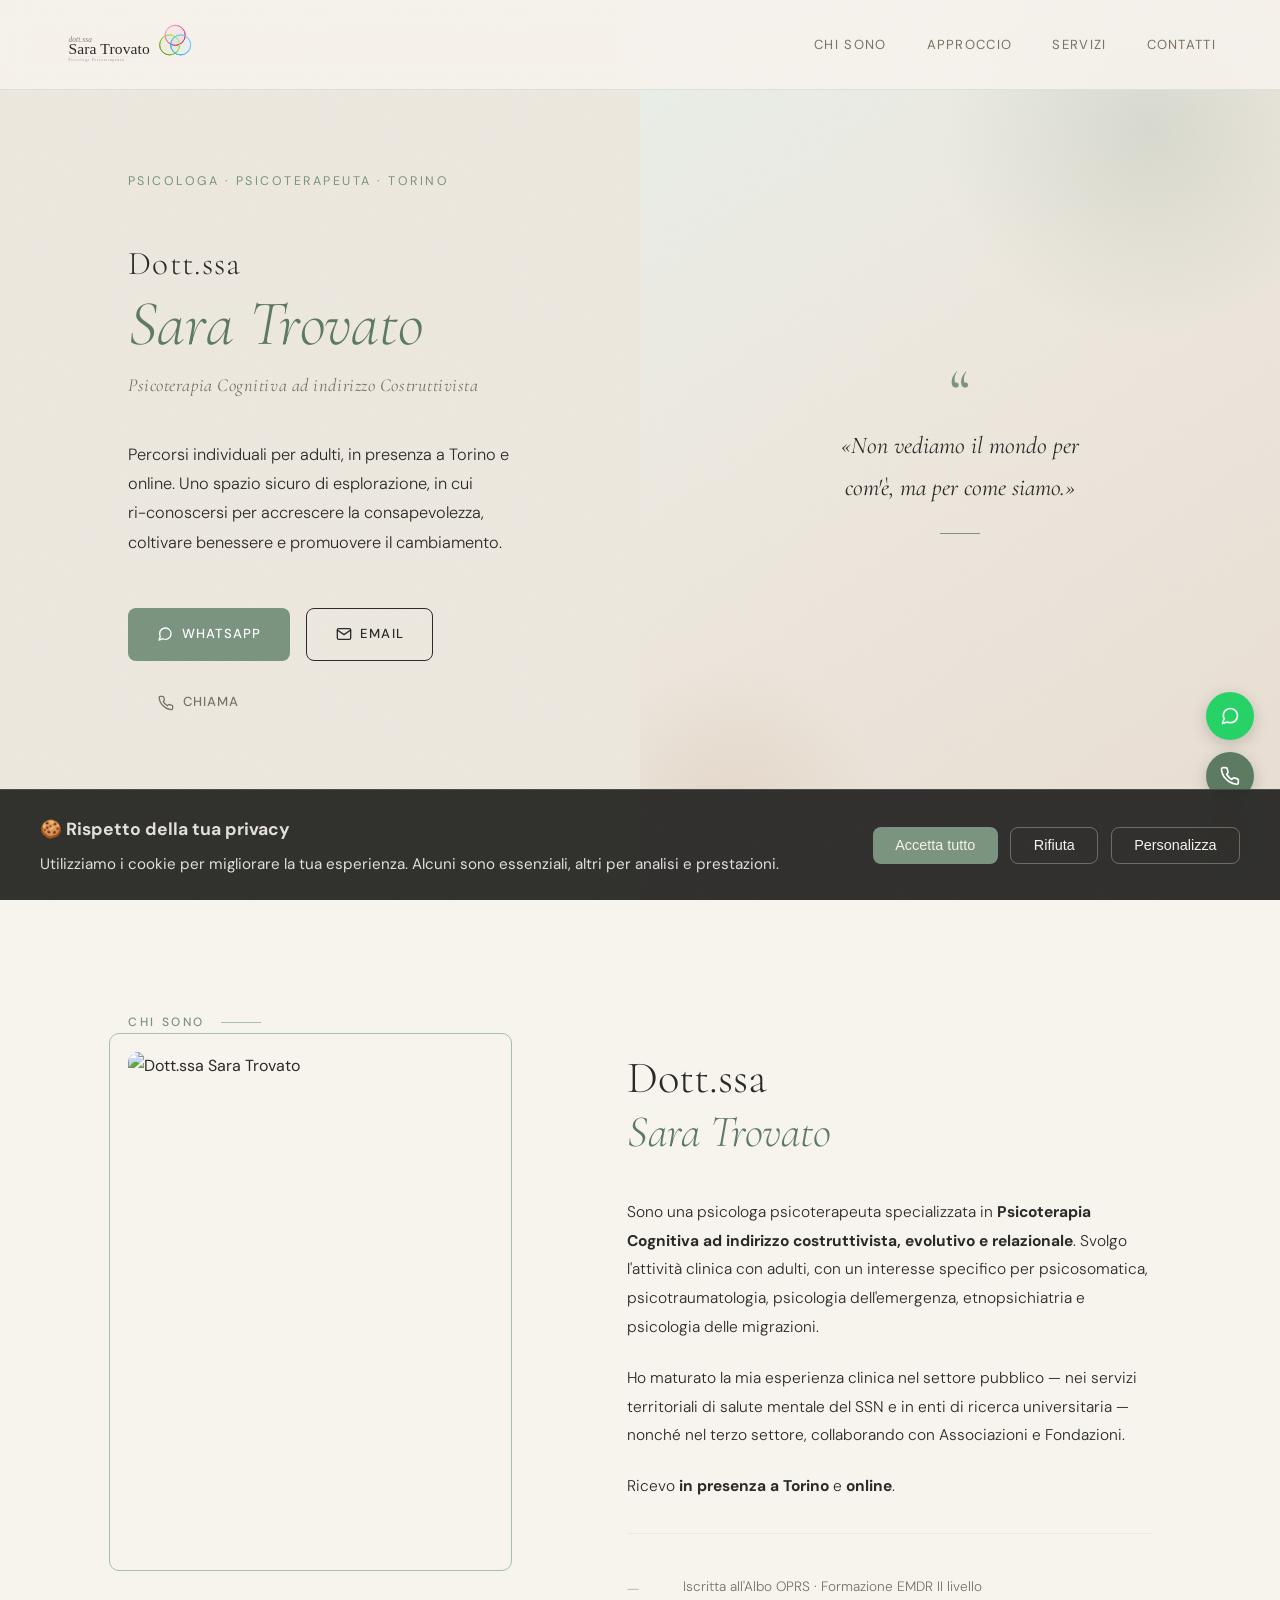
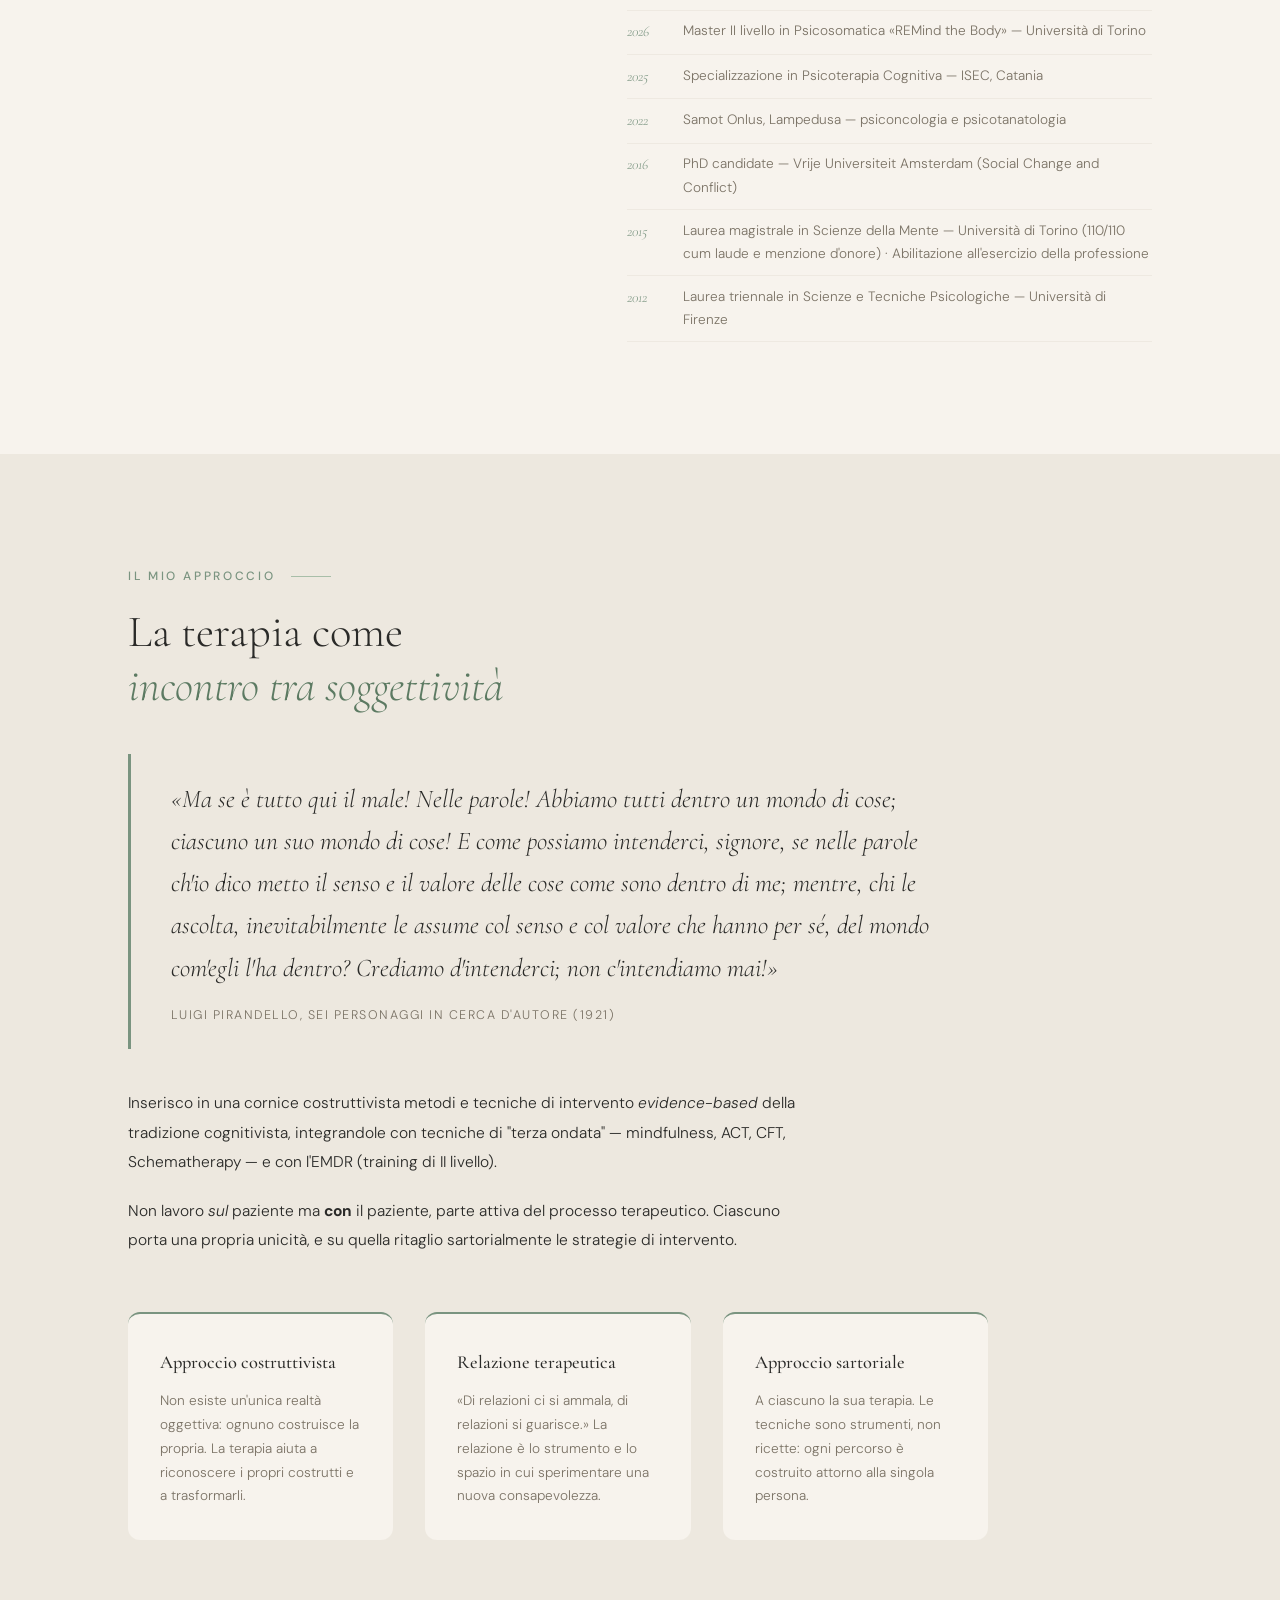
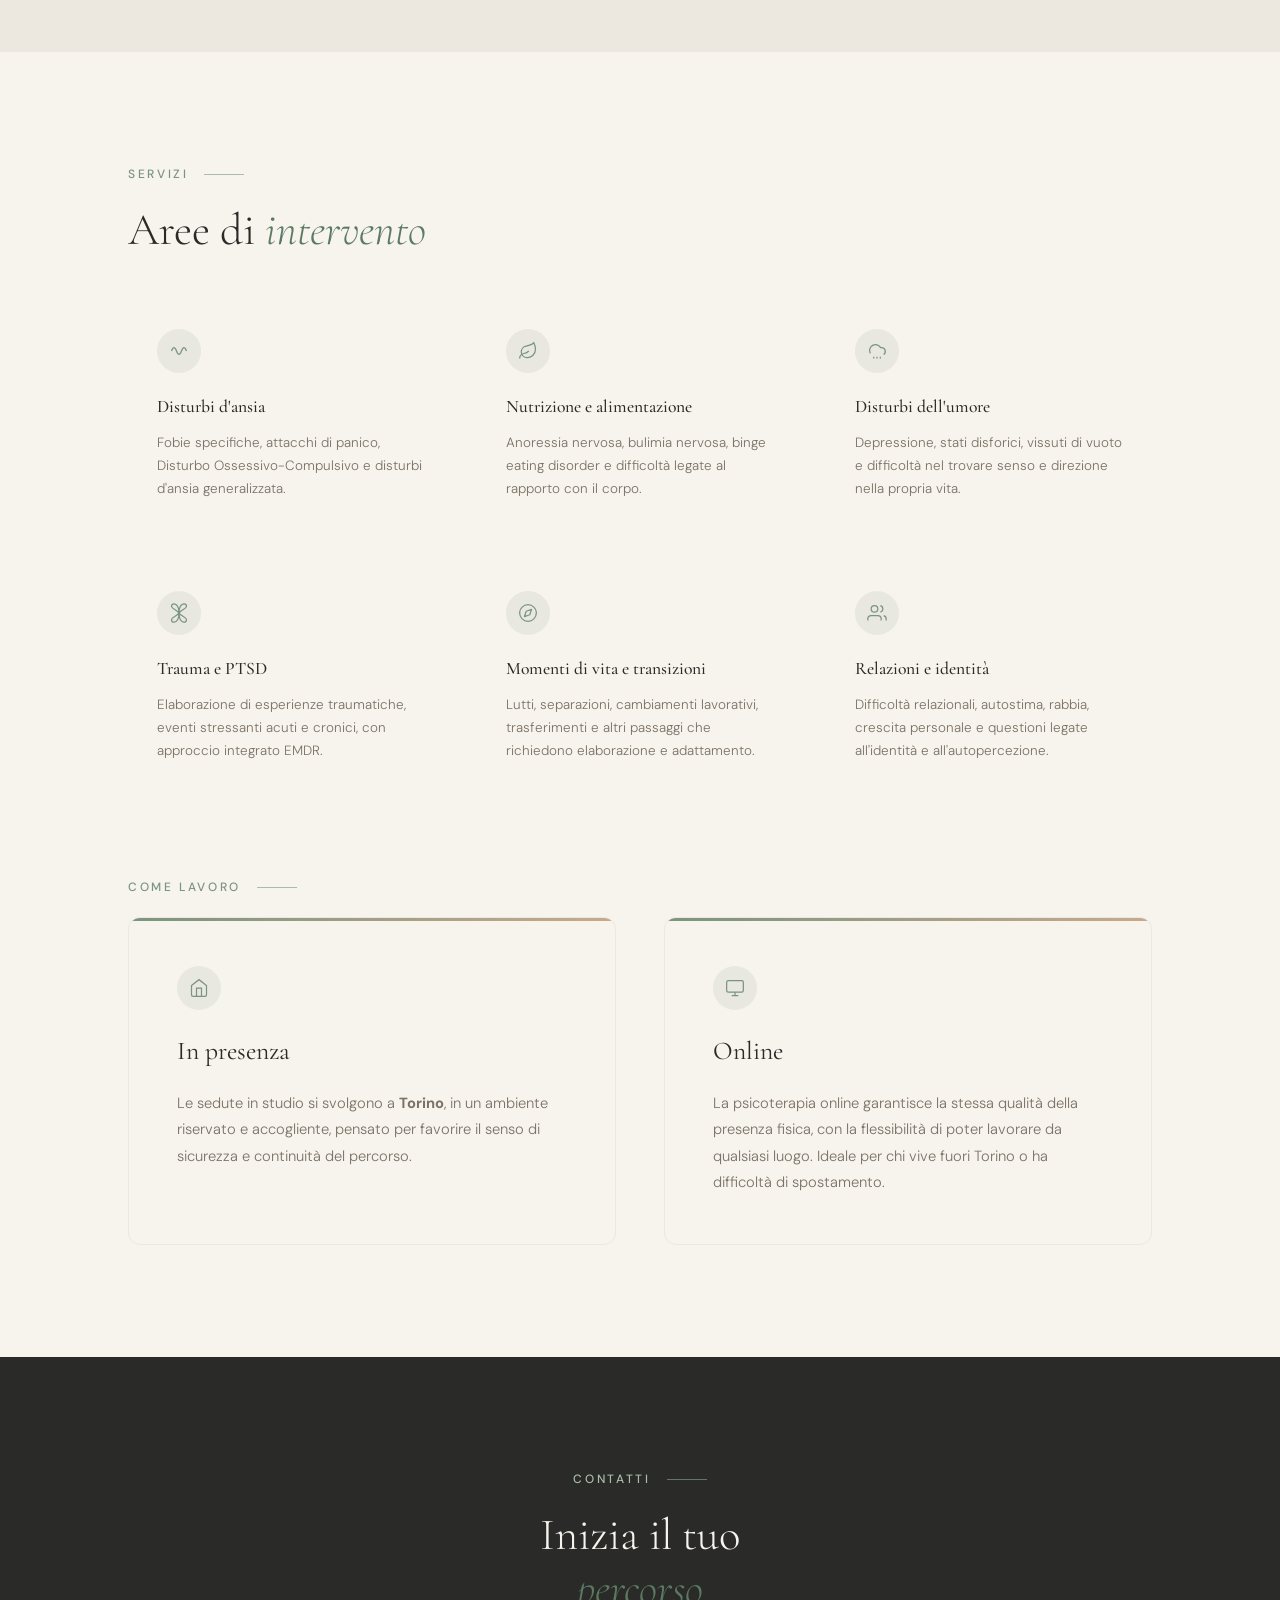
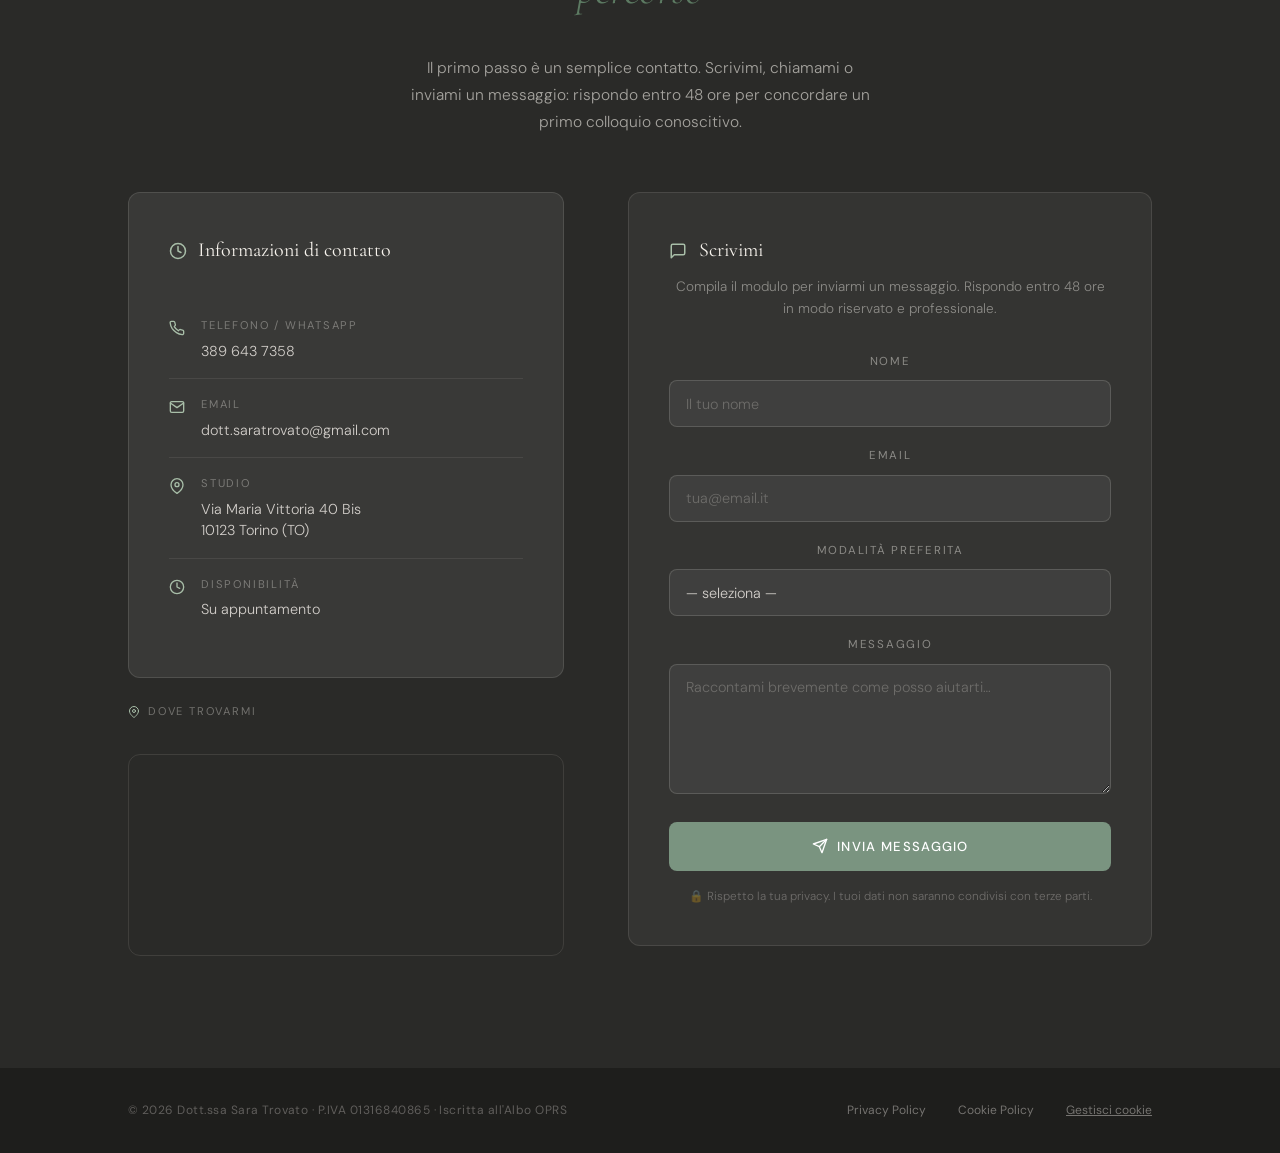
==== commit 26415eed: "hero: Dott.ssa più piccolo, ri-conoscersi non separabile" ====
--- a/index.html
+++ b/index.html
@@ -261,7 +261,7 @@
   <section id="top" class="hero" style="padding:0;">
     <div class="hero-text">
       <p class="hero-eyebrow">Psicologa · Psicoterapeuta · Torino</p>
-      <h1 class="hero-name">Dott.ssa<br><em>Sara Trovato</em></h1>
+      <h1 class="hero-name"><span class="hero-name-prefix">Dott.ssa</span><br><em>Sara Trovato</em></h1>
       <p class="hero-title">Psicoterapia Cognitiva ad indirizzo Costruttivista</p>
       <p class="hero-tagline">Percorsi individuali per adulti, in presenza a Torino e online. Uno spazio sicuro di esplorazione, in cui <nobr>ri-conoscersi</nobr> per accrescere la consapevolezza, coltivare benessere e promuovere il cambiamento.</p>
       <div class="hero-cta">
--- a/styles.css
+++ b/styles.css
@@ -120,6 +120,12 @@
 .hero-name em {
   font-style: italic;
   color: var(--sage-dk);
+}
+.hero-name-prefix {
+  font-size: .52em;
+  font-weight: 300;
+  letter-spacing: .04em;
+  color: var(--charcoal);
 }
 .hero-title {
   font-family: 'Cormorant Garamond', serif;
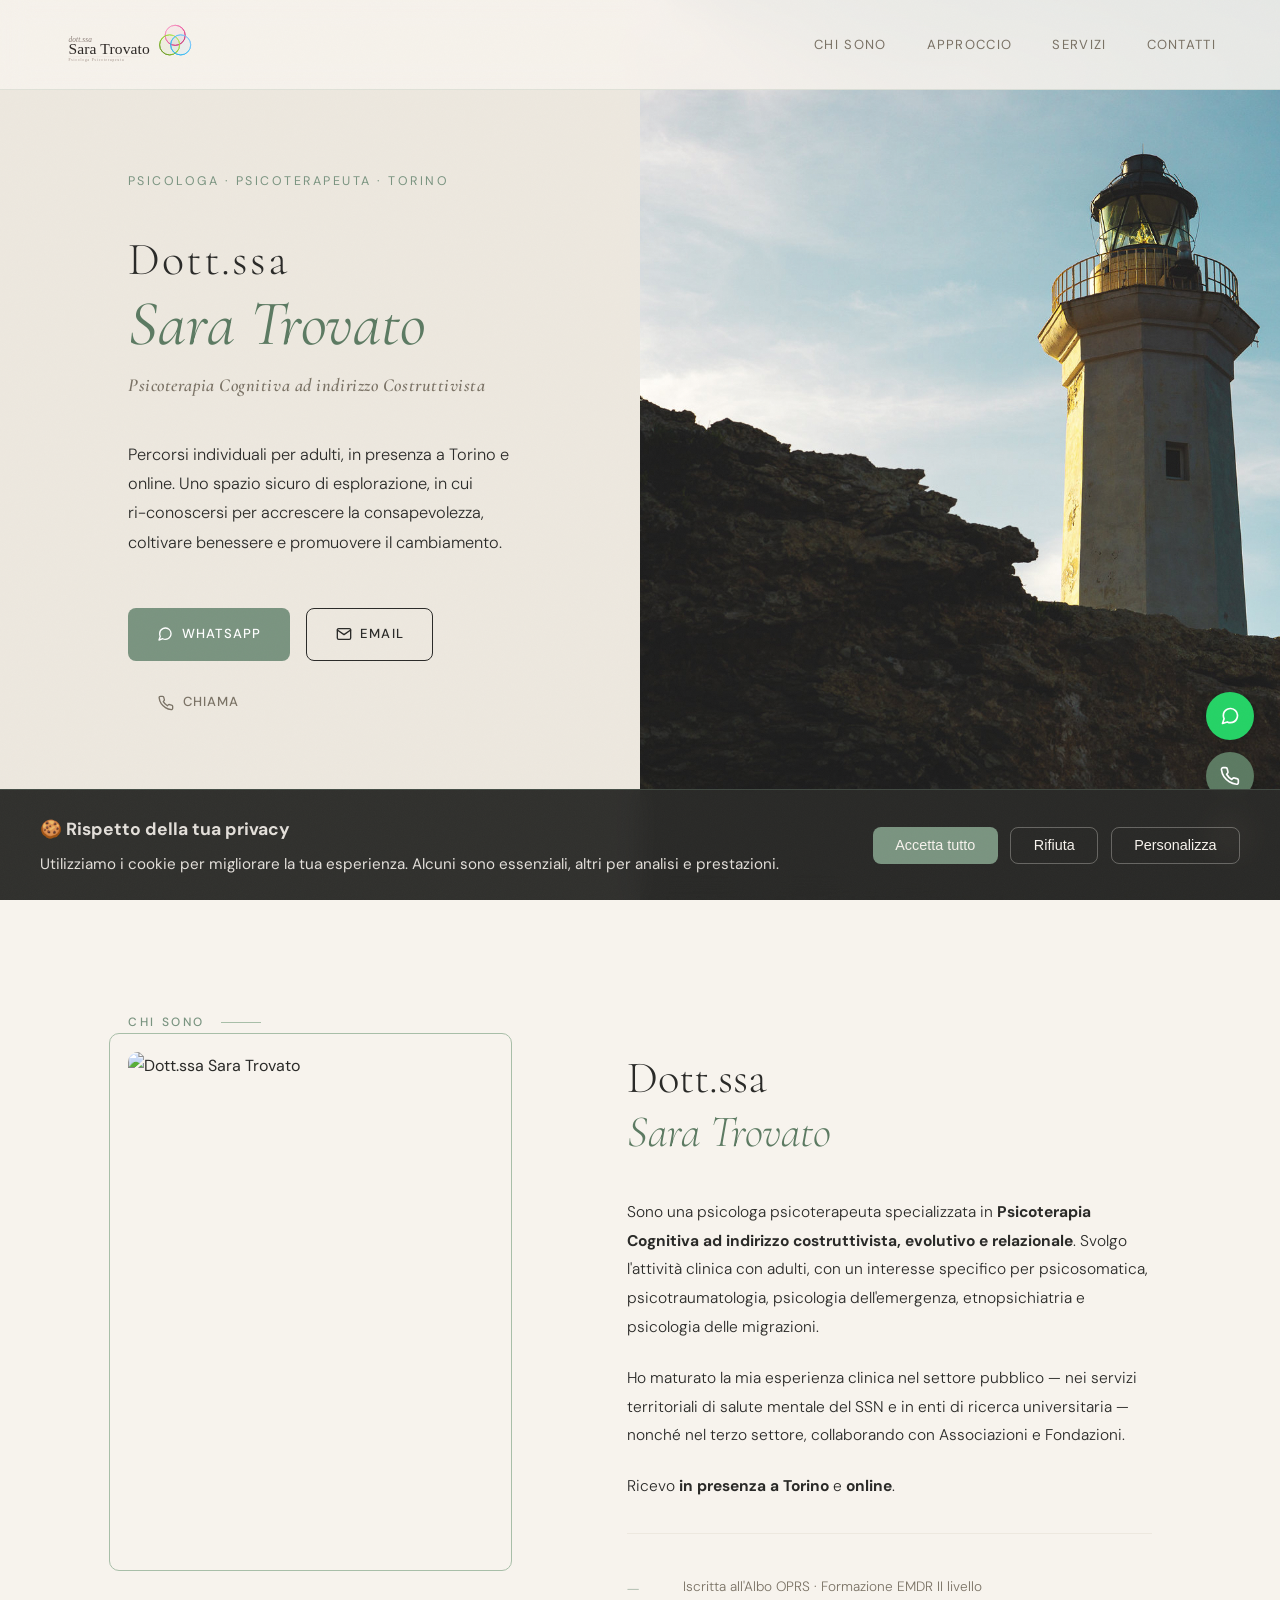
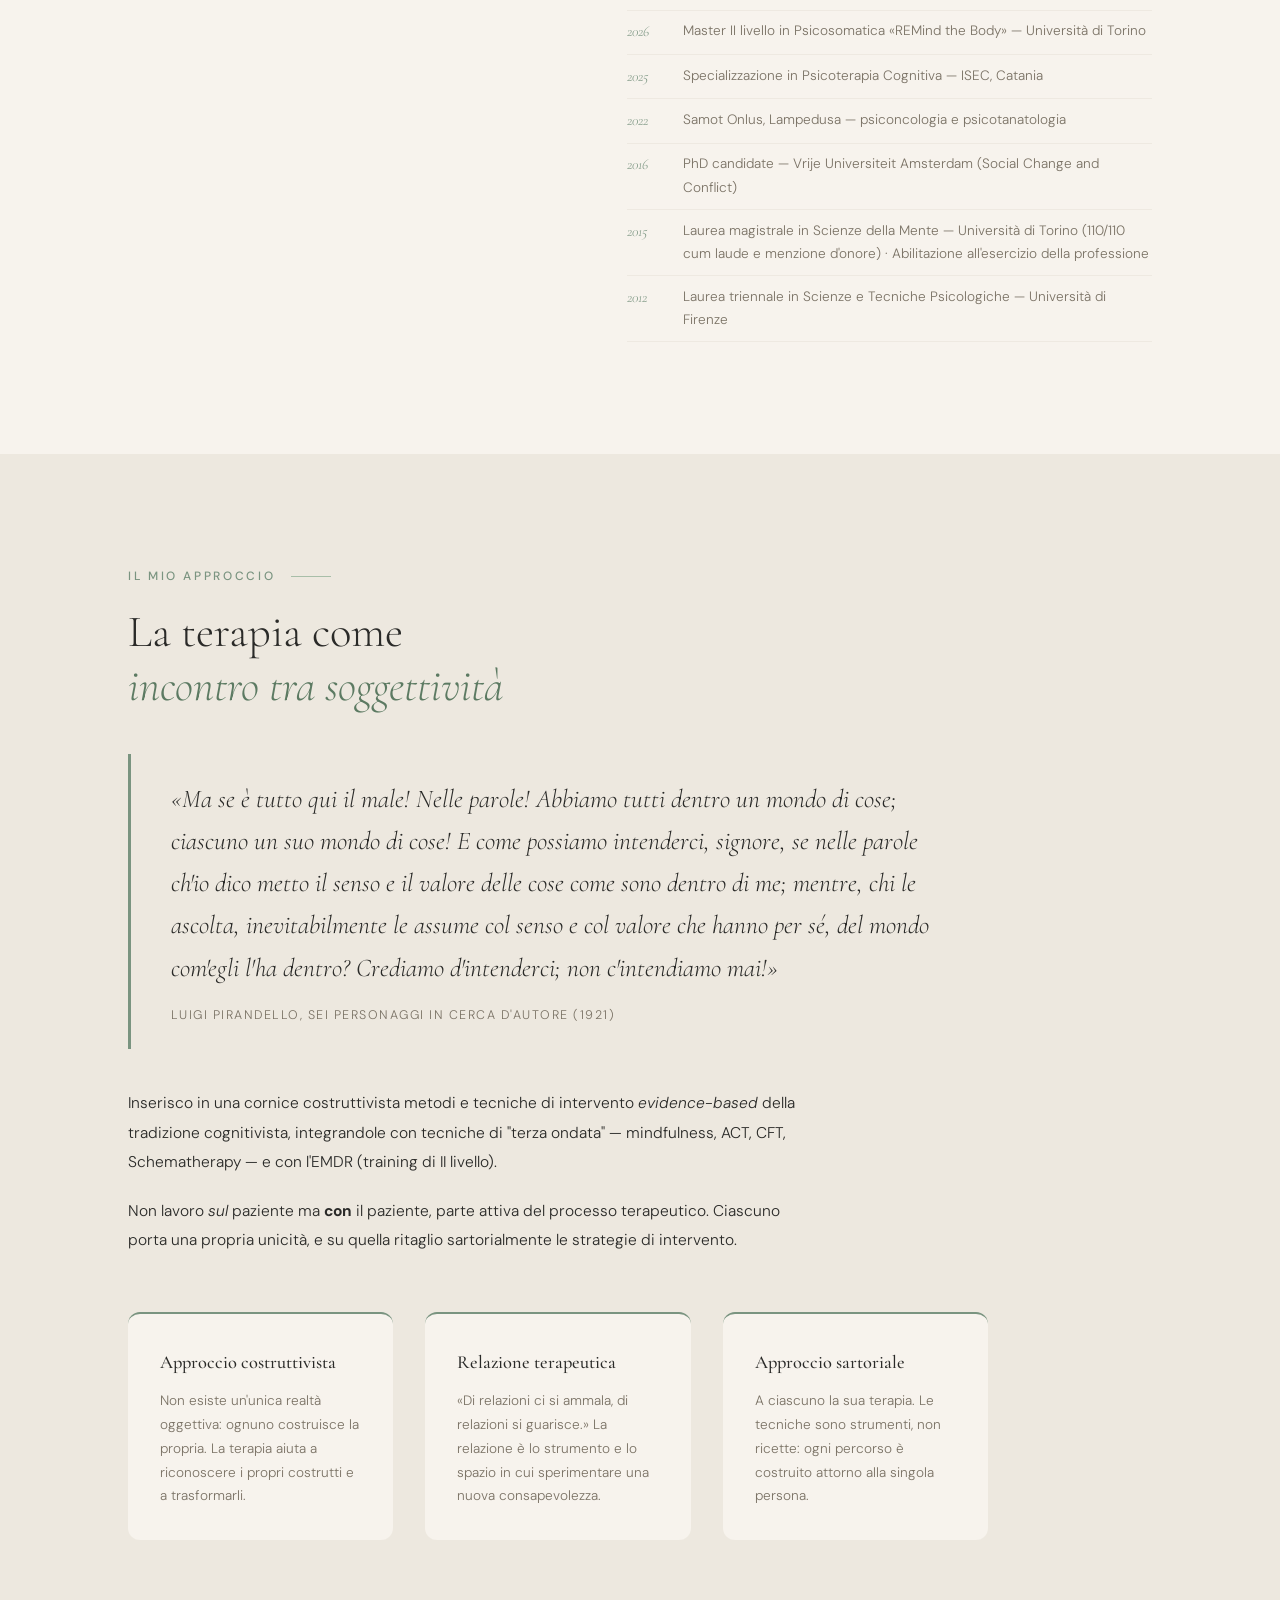
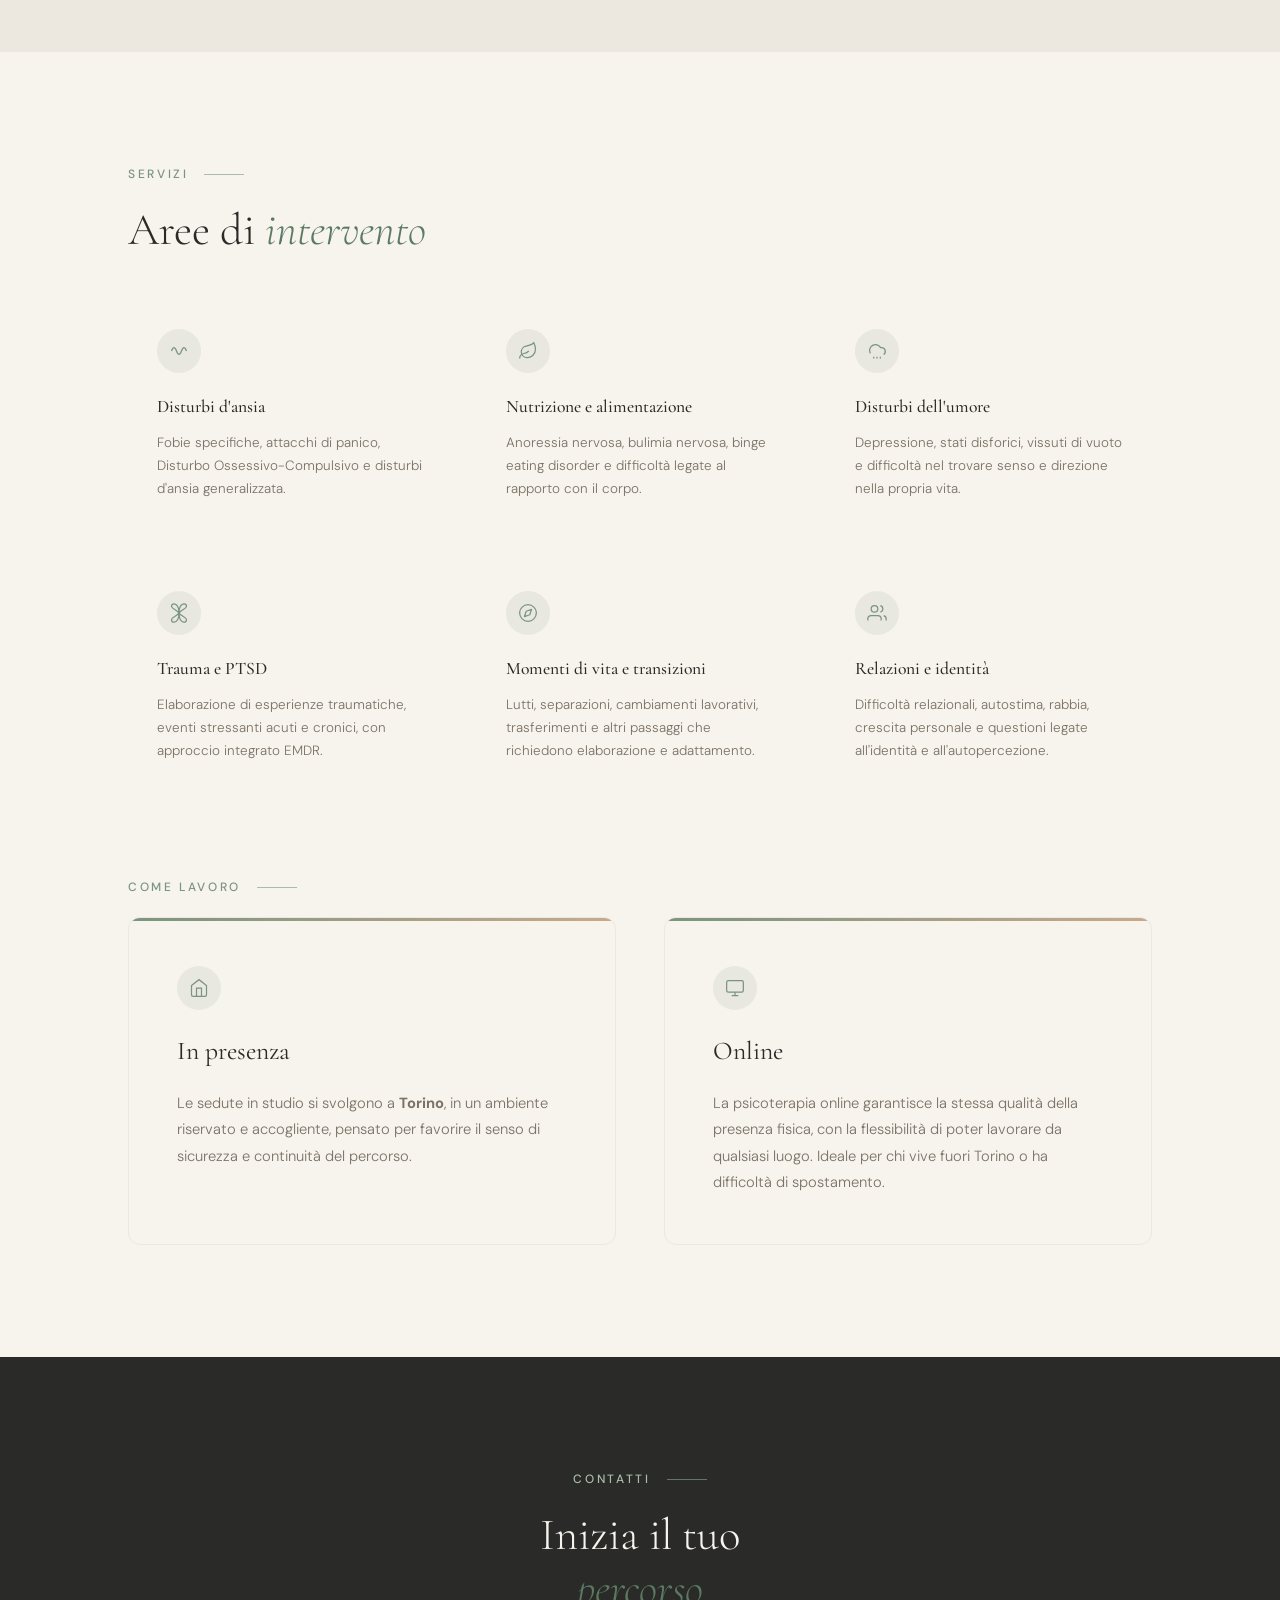
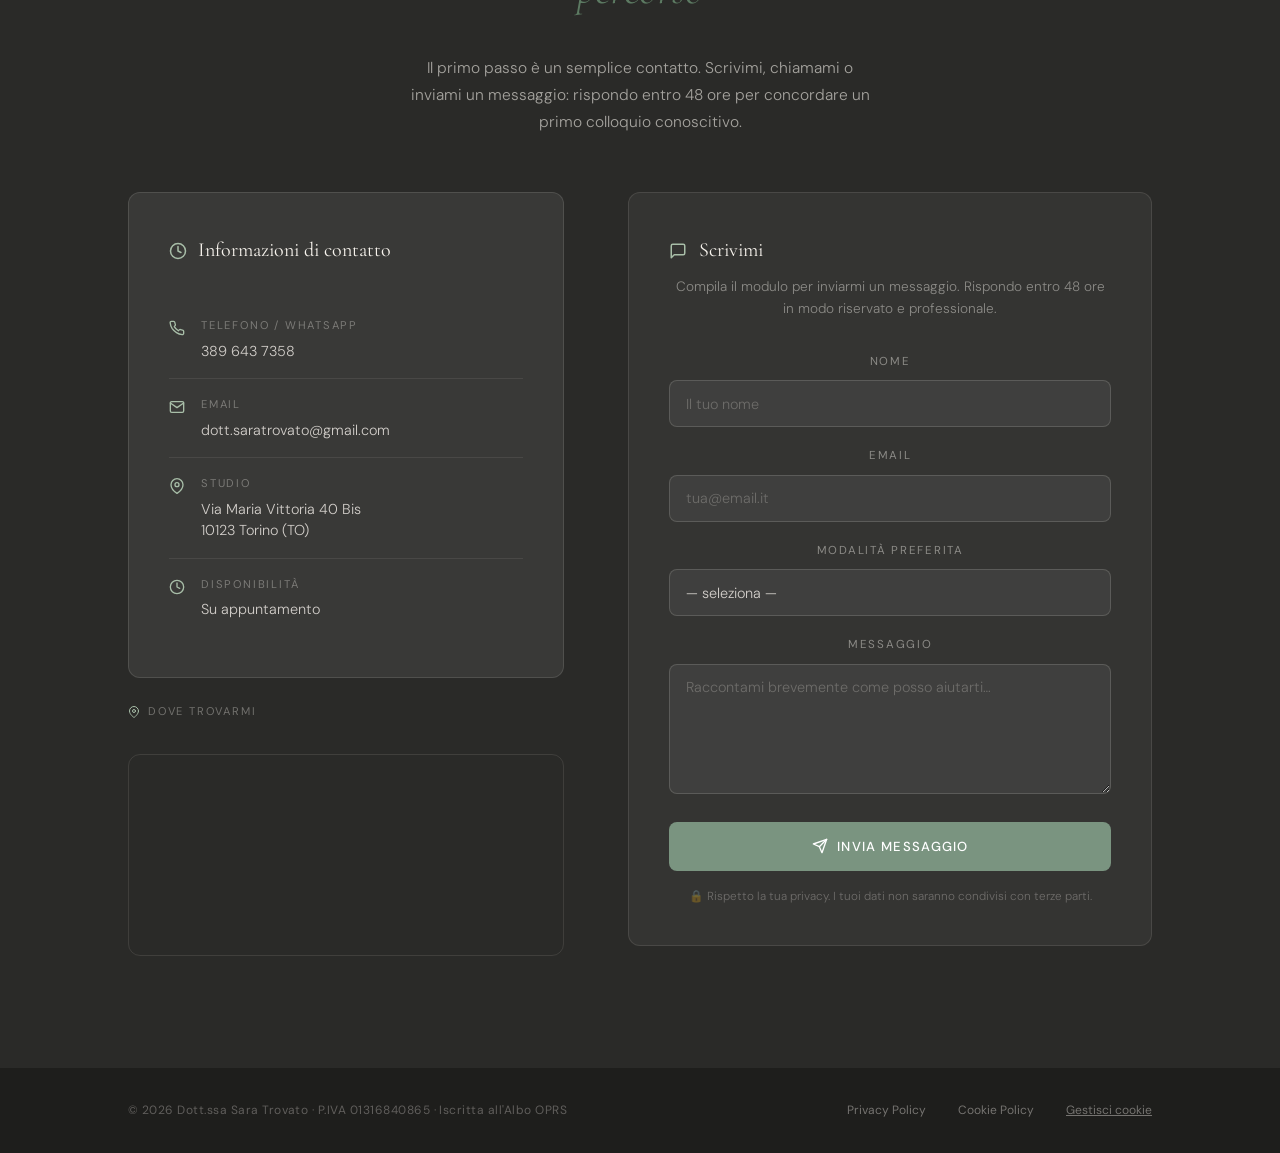
==== commit 88672aba: "fix: img Co-authored-by: Copilot <copilot@github.com>" ====
--- a/index.html
+++ b/index.html
@@ -281,9 +281,7 @@
     </div>
 
     <div class="hero-visual">
-      <div class="hero-visual-text">
-        «Non vediamo il mondo per com'è, ma per come siamo.»
-      </div>
+      <img src="img/faro.jpeg" alt="" class="hero-visual-img">
     </div>
   </section>
 
--- a/styles.css
+++ b/styles.css
@@ -119,10 +119,11 @@
 }
 .hero-name em {
   font-style: italic;
+  font-weight: 400;
   color: var(--sage-dk);
 }
 .hero-name-prefix {
-  font-size: .52em;
+  font-size: .72em;
   font-weight: 300;
   letter-spacing: .04em;
   color: var(--charcoal);
@@ -130,7 +131,7 @@
 .hero-title {
   font-family: 'Cormorant Garamond', serif;
   font-size: 1.15rem;
-  font-weight: 400;
+  font-weight: 600;
   font-style: italic;
   color: var(--warm-mid);
   letter-spacing: .03em;
@@ -187,60 +188,13 @@
 .hero-visual {
   position: relative;
   overflow: hidden;
-  display: flex;
-  align-items: center;
-  justify-content: center;
-  background: linear-gradient(145deg, #e8efe9 0%, #ede8df 40%, #e8ddd2 100%);
-}
-.hero-visual::before {
-  content: '';
-  position: absolute;
-  width: 420px;
-  height: 420px;
-  border-radius: 50%;
-  background: radial-gradient(circle, rgba(122,148,128,.18) 0%, transparent 70%);
-  top: -80px;
-  right: -80px;
-}
-.hero-visual::after {
-  content: '';
-  position: absolute;
-  width: 300px;
-  height: 300px;
-  border-radius: 50%;
-  background: radial-gradient(circle, rgba(201,169,138,.2) 0%, transparent 70%);
-  bottom: -60px;
-  left: -60px;
-}
-.hero-visual-text {
-  position: relative;
-  z-index: 2;
-  font-family: 'Cormorant Garamond', serif;
-  font-style: italic;
-  font-size: clamp(1.15rem, 2vw, 1.5rem);
-  color: var(--charcoal);
-  padding: 3rem;
-  max-width: 380px;
-  line-height: 1.75;
-  text-align: center;
-  border-left: none;
-}
-.hero-visual-text::before {
-  content: '\201C';
+}
+.hero-visual-img {
+  width: 100%;
+  height: 100%;
+  object-fit: cover;
+  object-position: center;
   display: block;
-  font-size: 4rem;
-  line-height: .8;
-  color: var(--sage);
-  margin-bottom: .5rem;
-  font-style: normal;
-}
-.hero-visual-text::after {
-  content: '';
-  display: block;
-  width: 40px;
-  height: 1.5px;
-  background: var(--sage);
-  margin: 1.5rem auto 0;
 }
 
 /* ─── SECTIONS ─── */
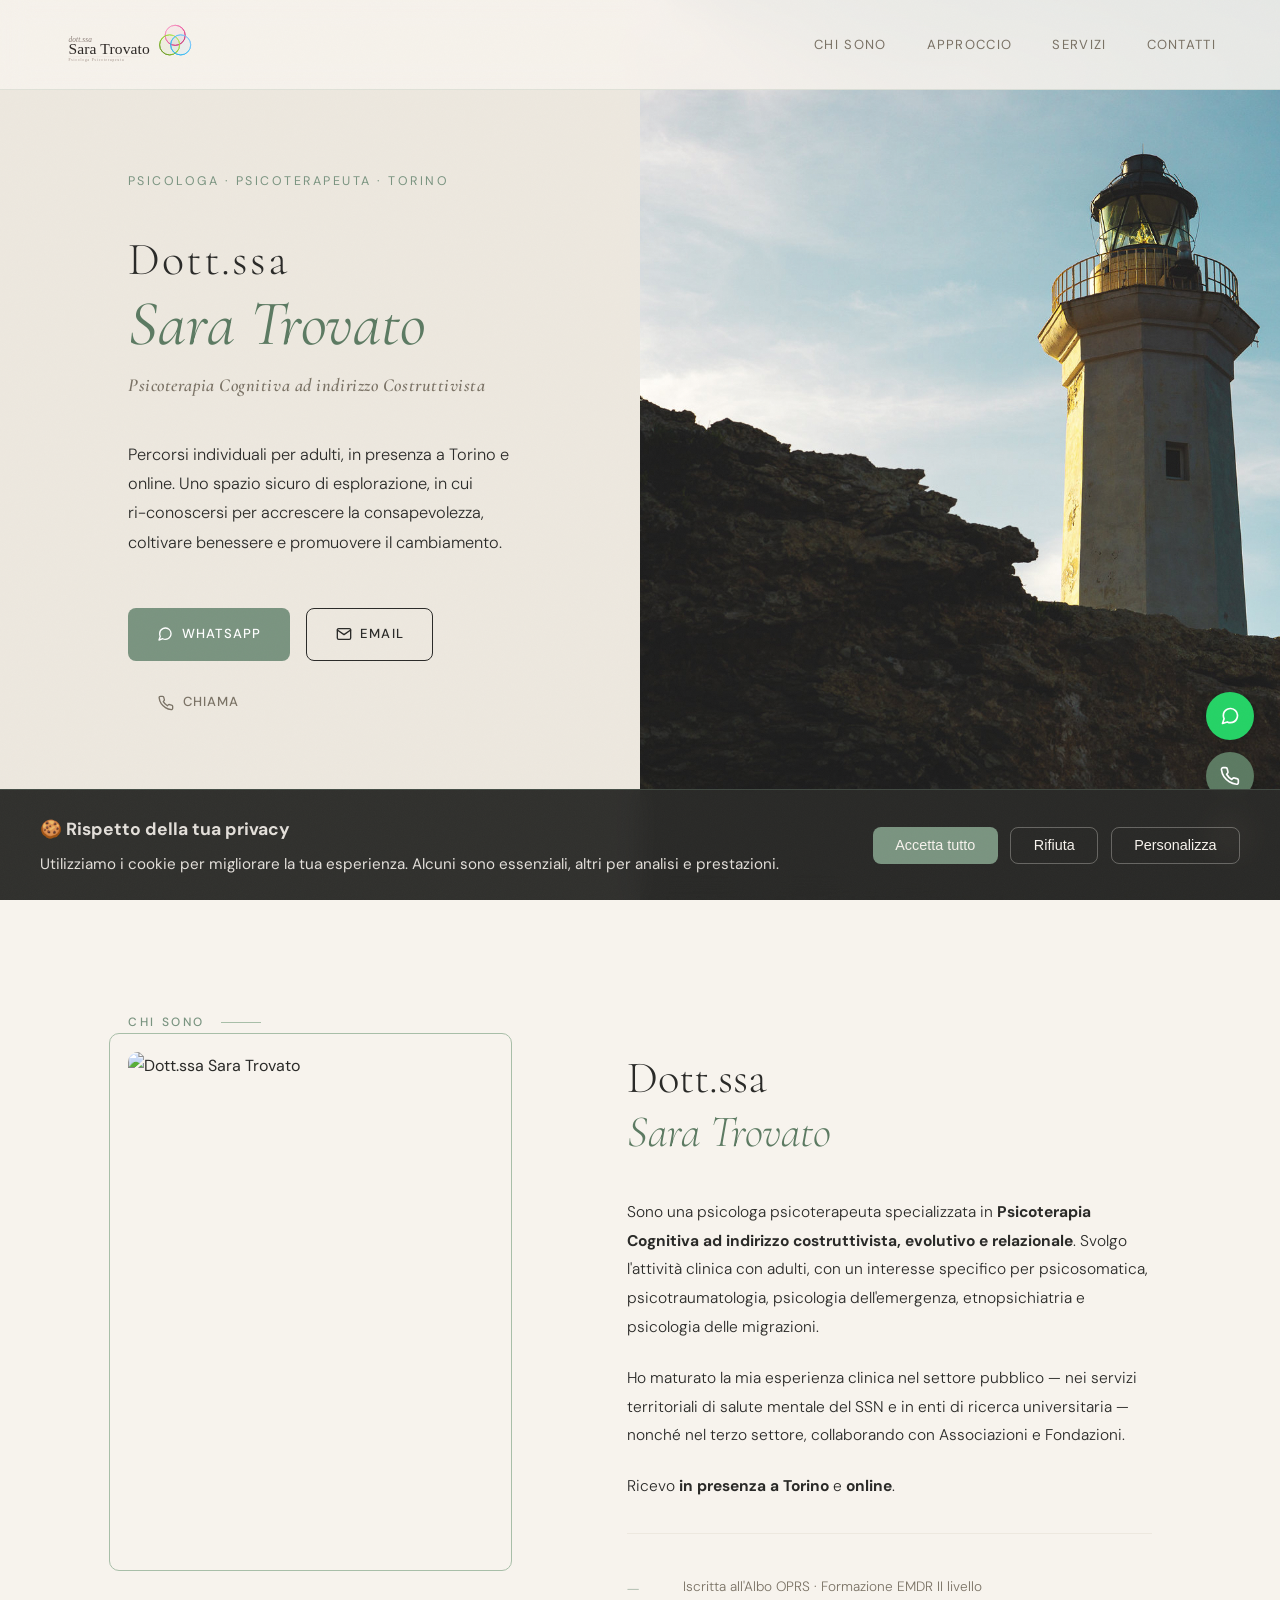
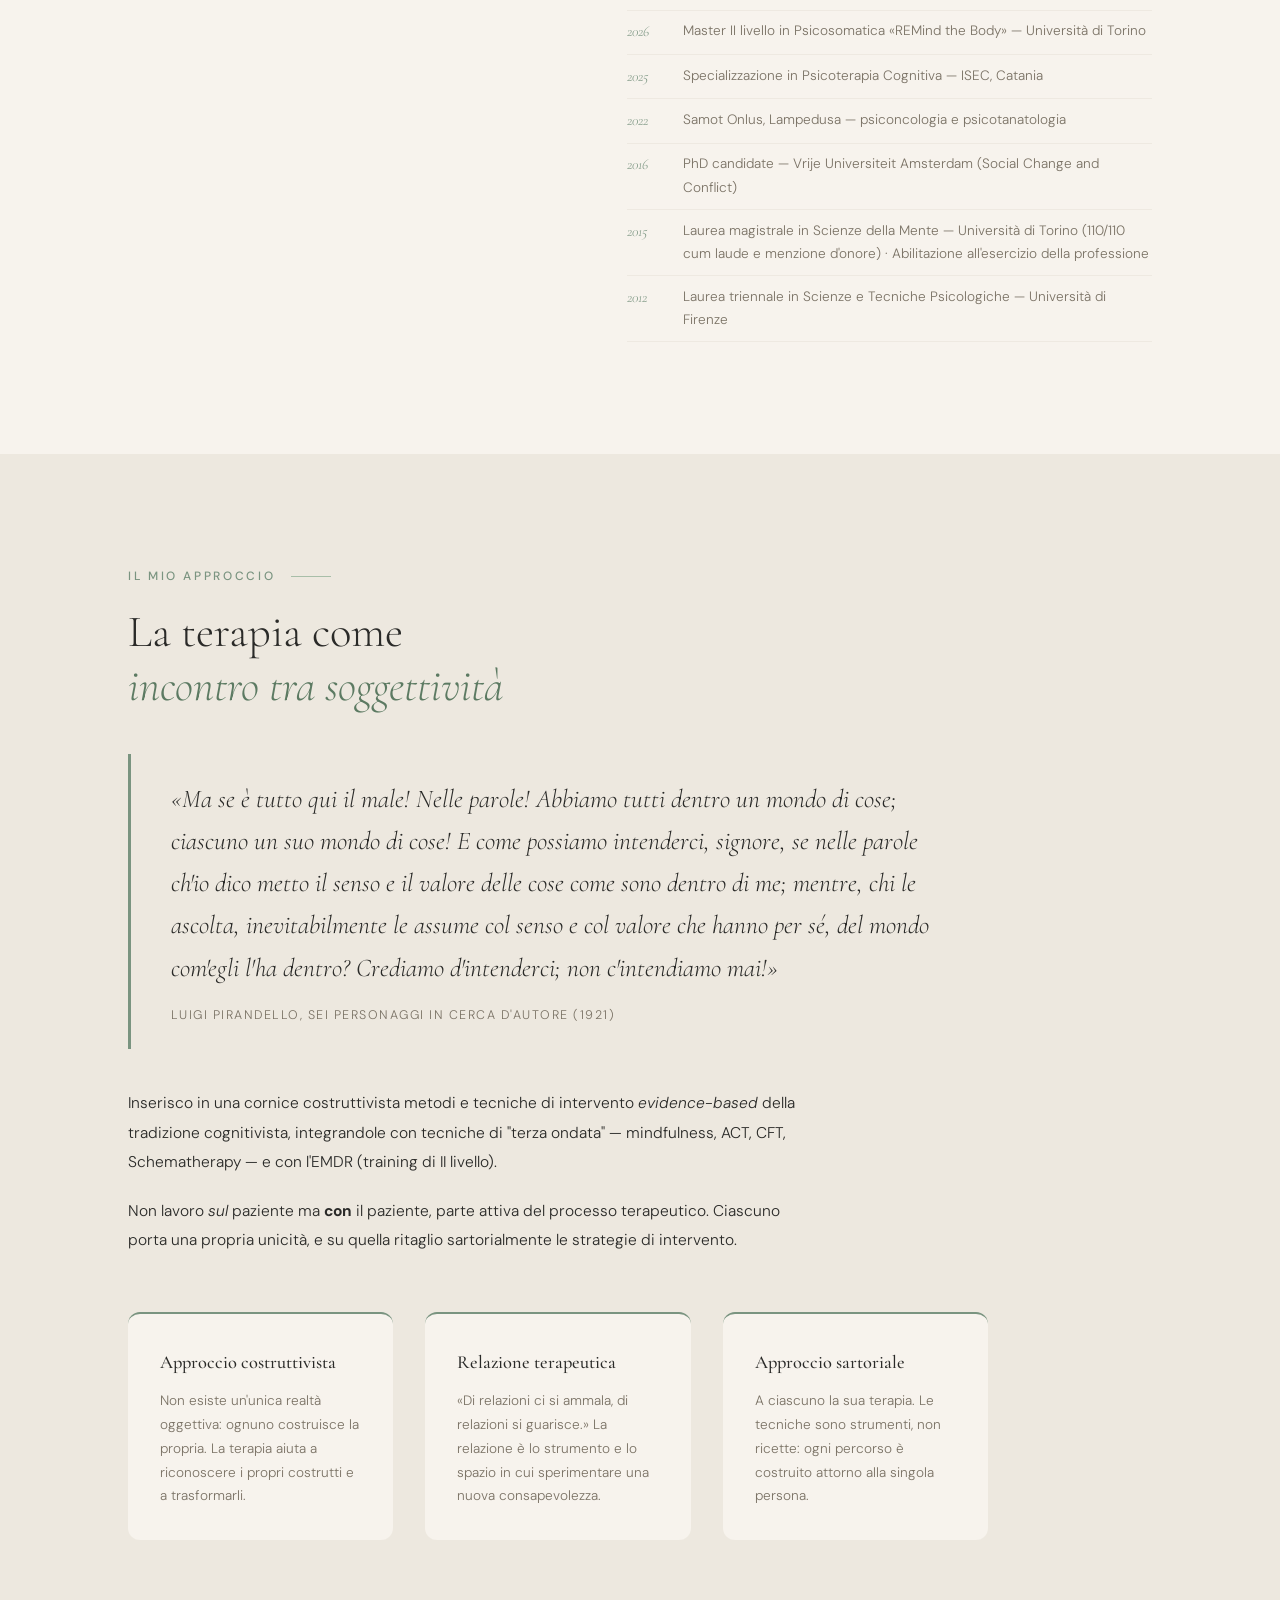
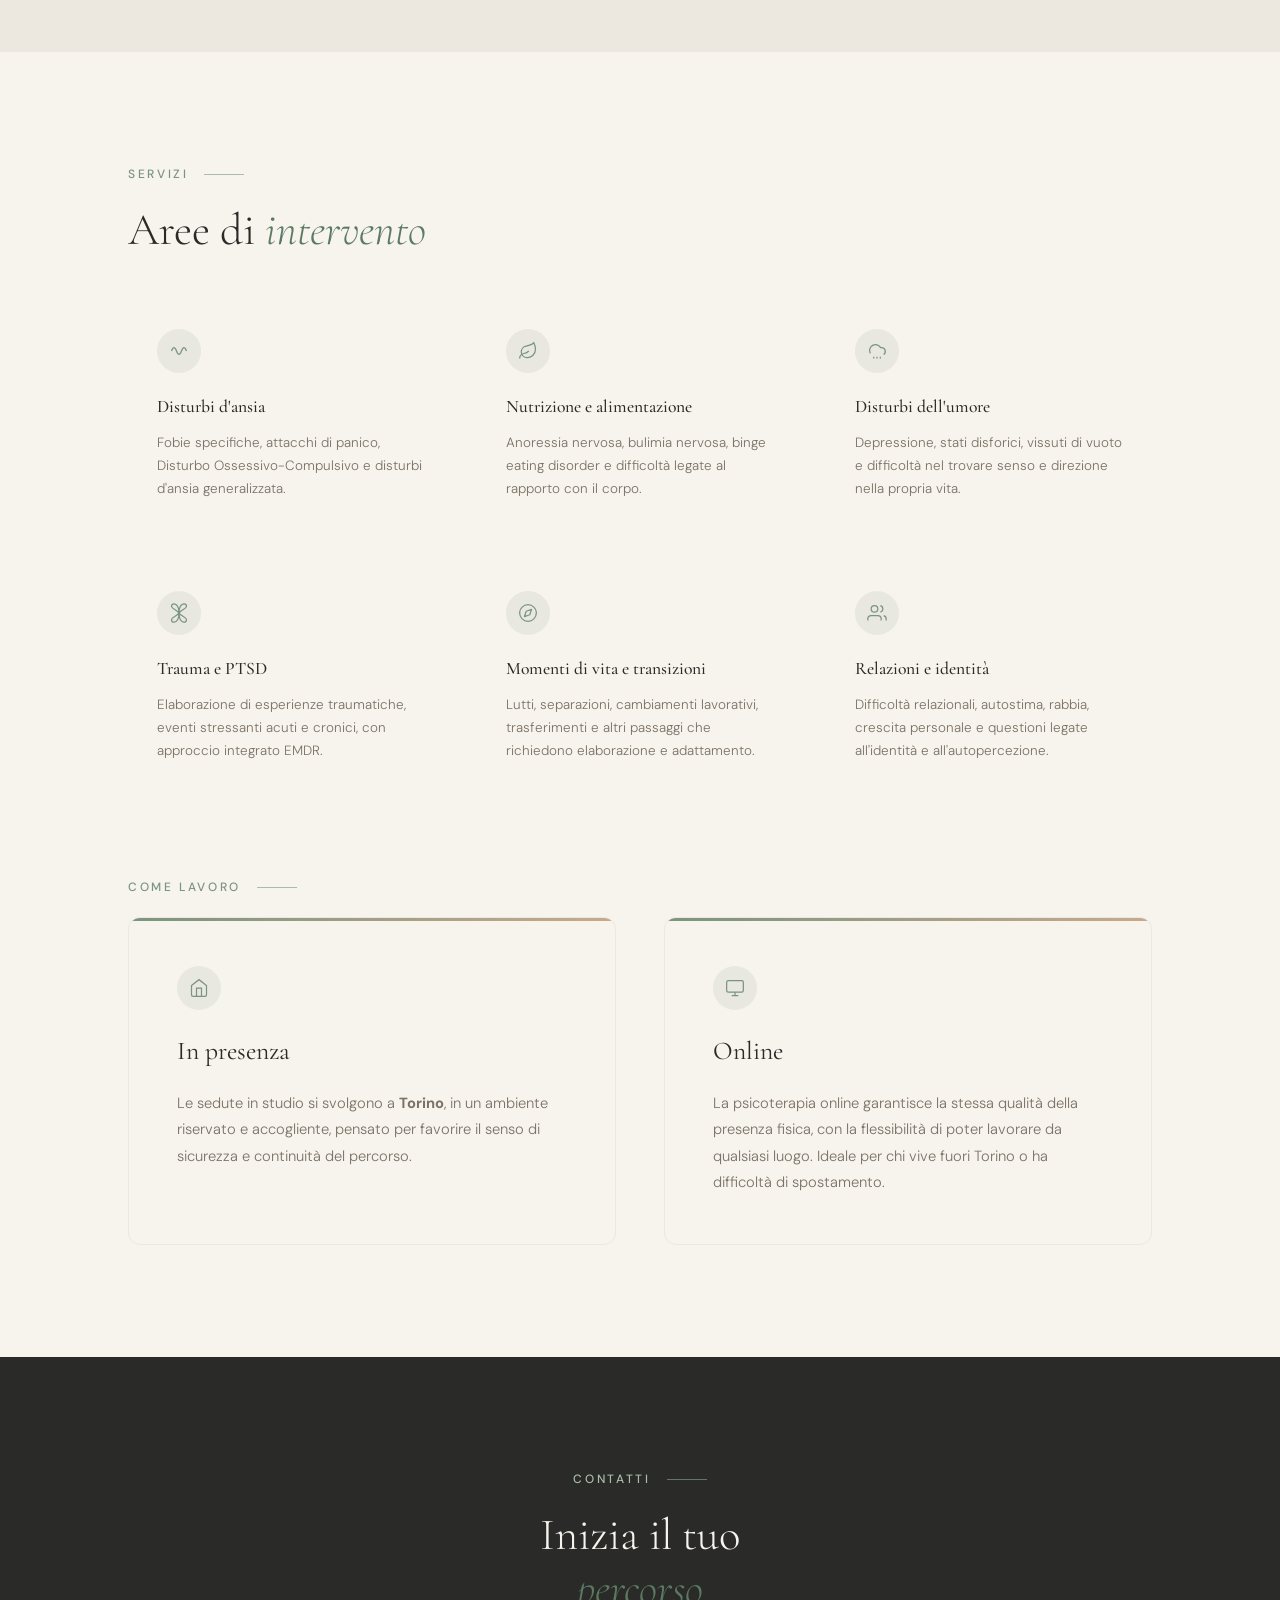
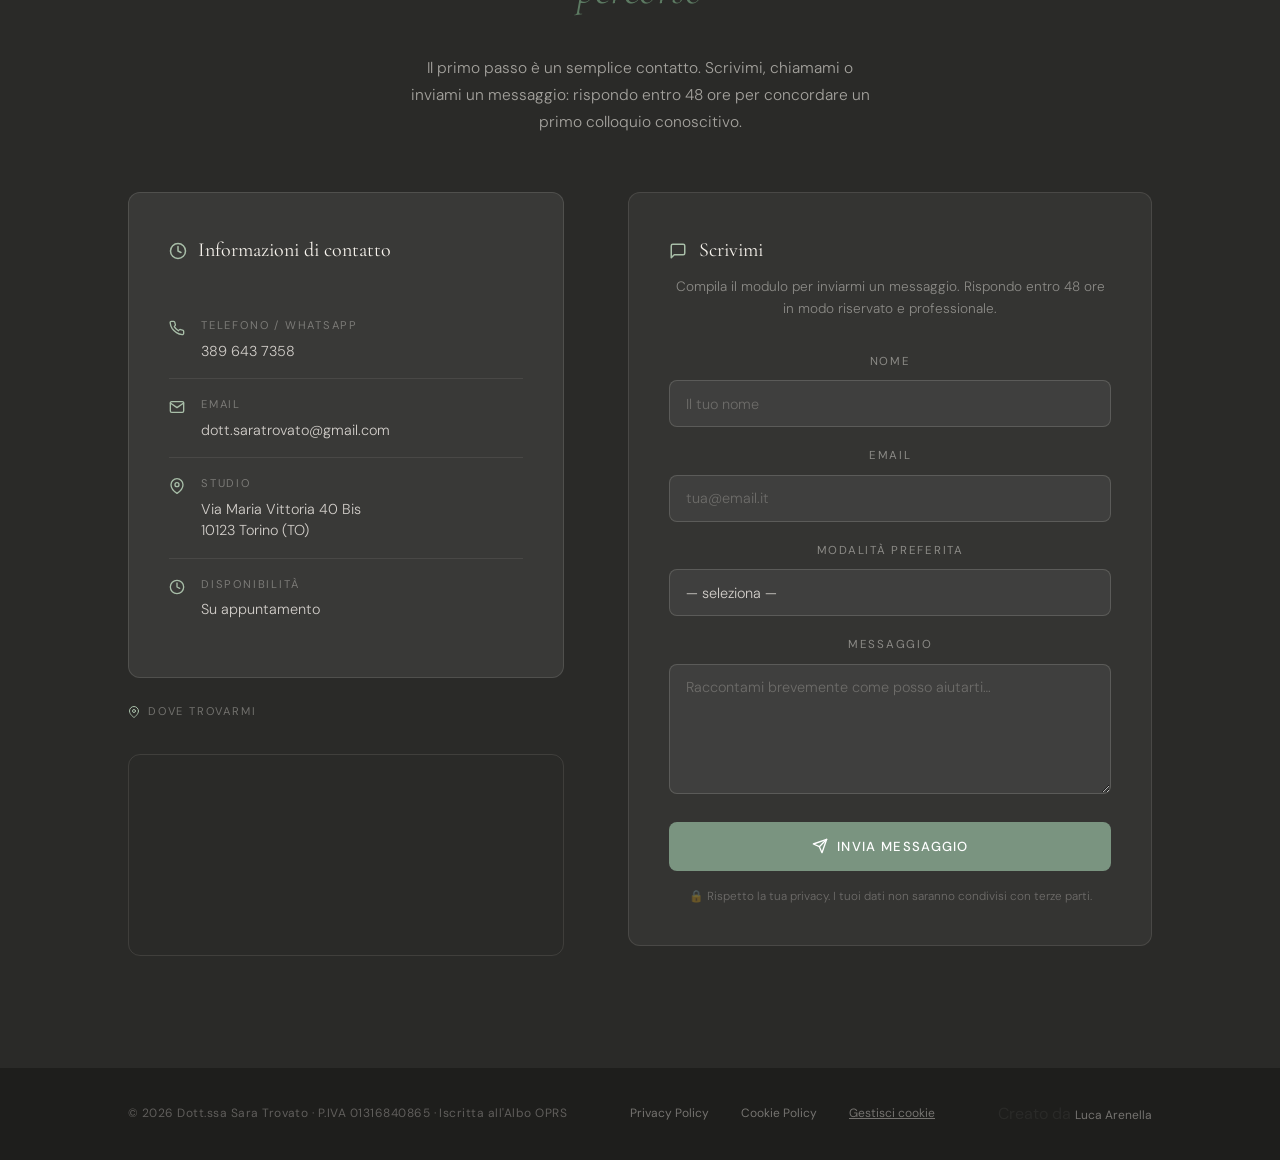
==== commit 987a4516: "aggiunto creato da Luca Arenella" ====
--- a/index.html
+++ b/index.html
@@ -550,10 +550,16 @@
   <!-- FOOTER -->
   <footer>
     <p>© 2026 Dott.ssa Sara Trovato · P.IVA 01316840865 · Iscritta all'Albo OPRS</p>
+    
     <div style="display:flex;gap:2rem;">
       <a href="privacy.html">Privacy Policy</a>
       <a href="cookie.html">Cookie Policy</a>
       <a href="#" id="manageConsent" style="cursor:pointer;text-decoration:underline;">Gestisci cookie</a>
+    </div>
+
+    <div class="footer-credit">
+      <span>Creato da</span>
+      <a href="https://www.linkedin.com/in/luca-arenella/" target="_blank" rel="noopener noreferrer">Luca Arenella</a>
     </div>
   </footer>
 
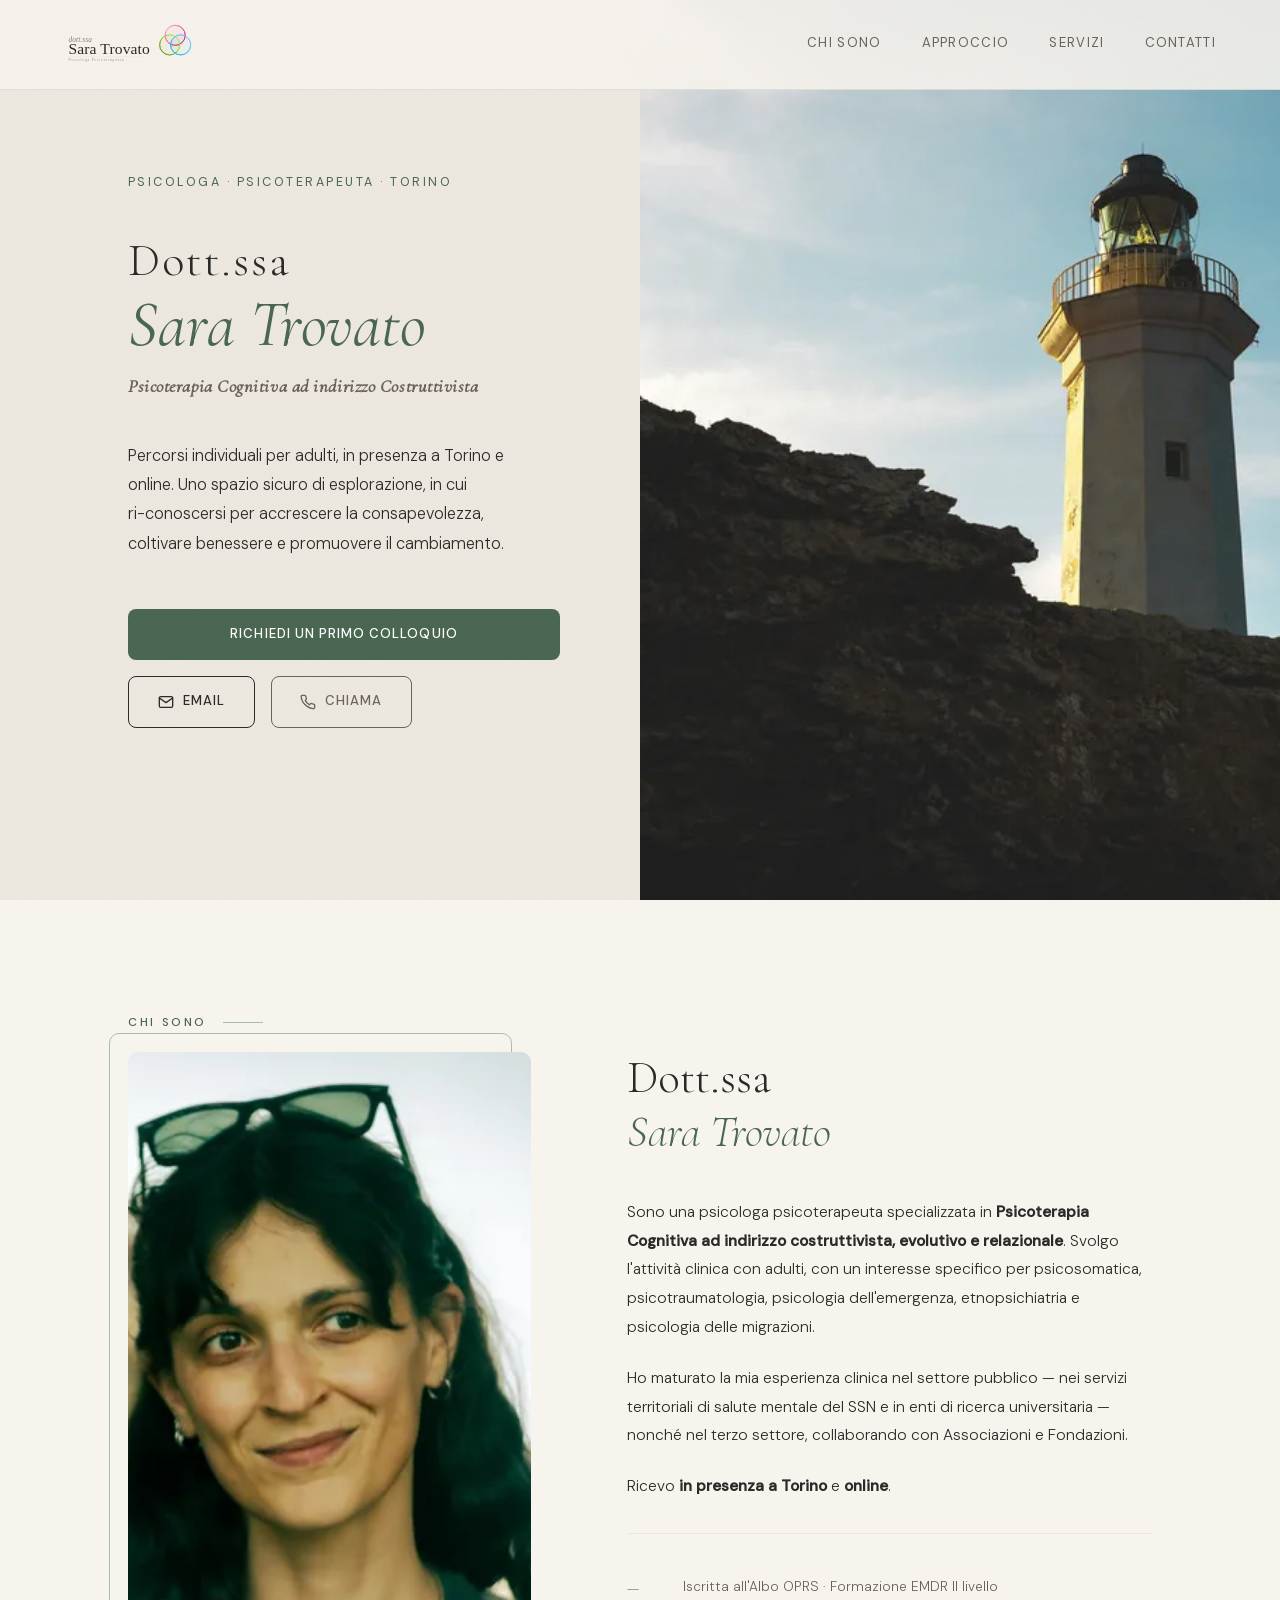
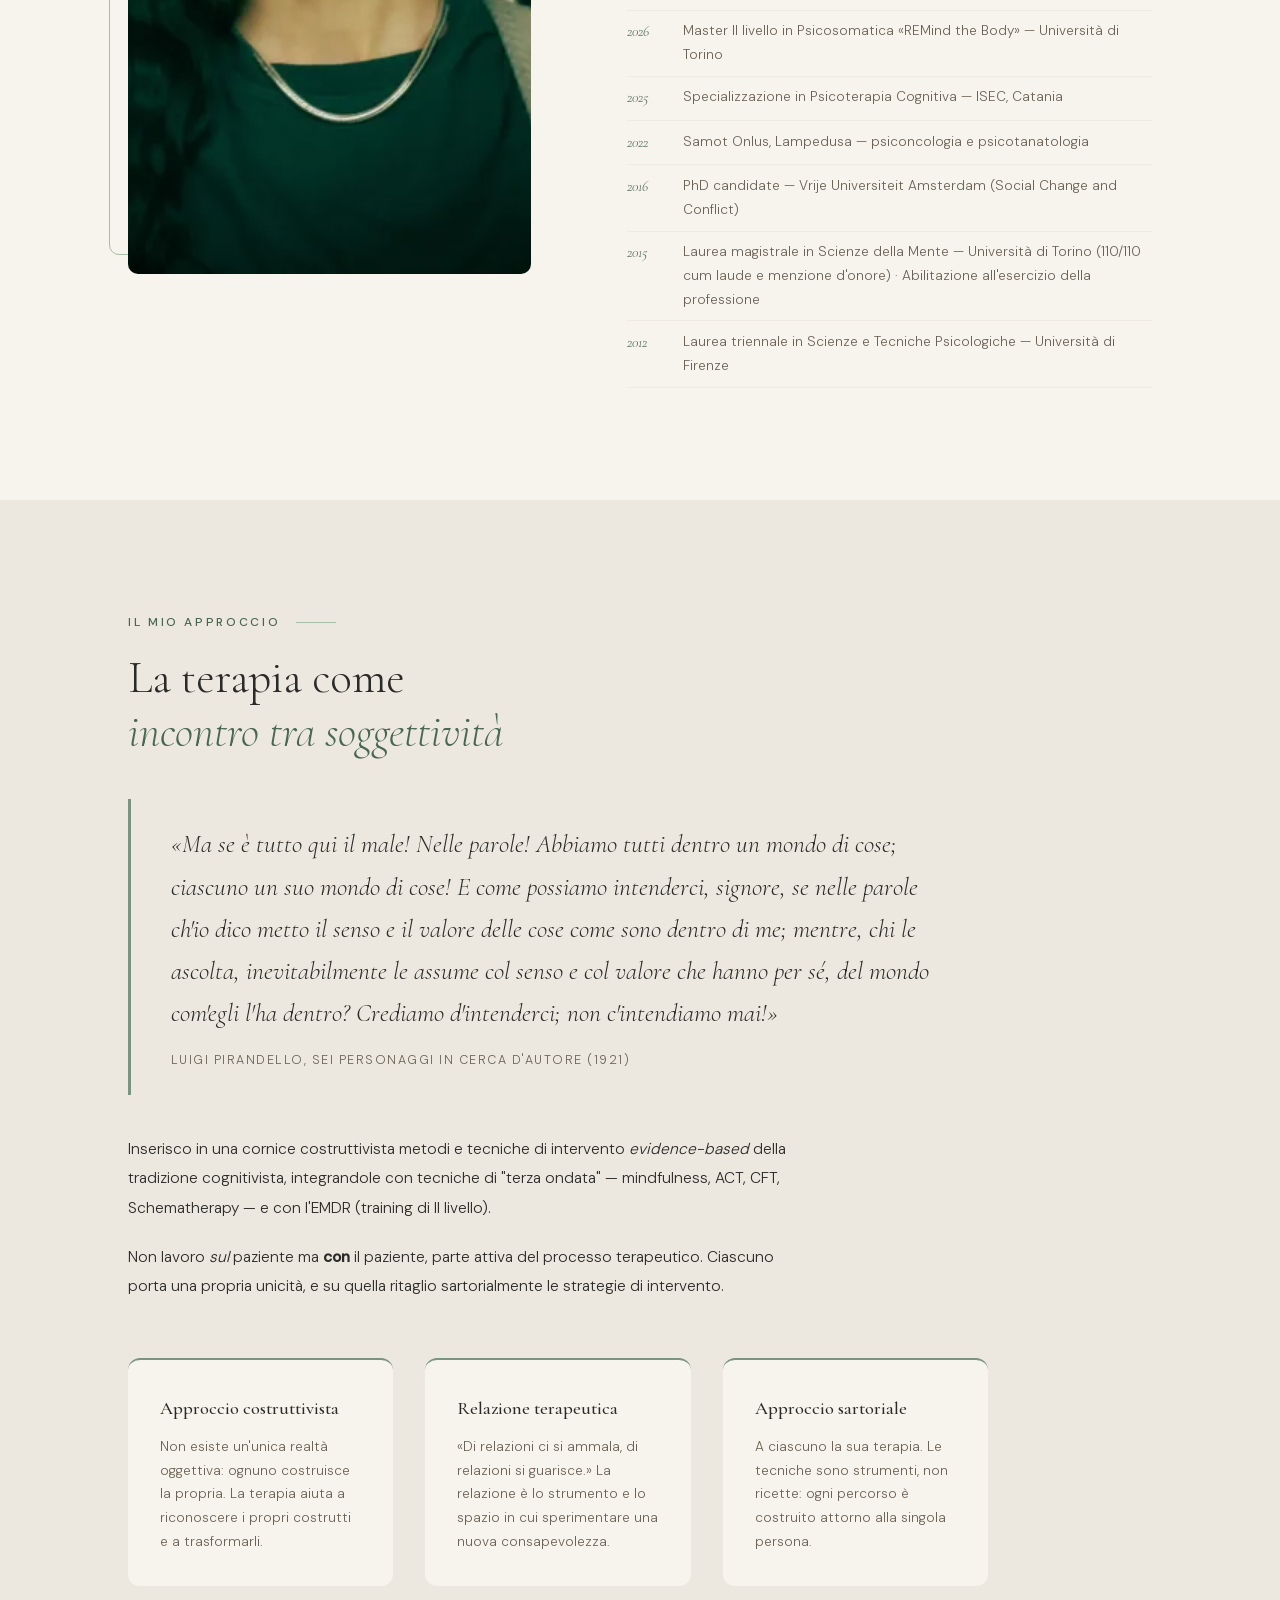
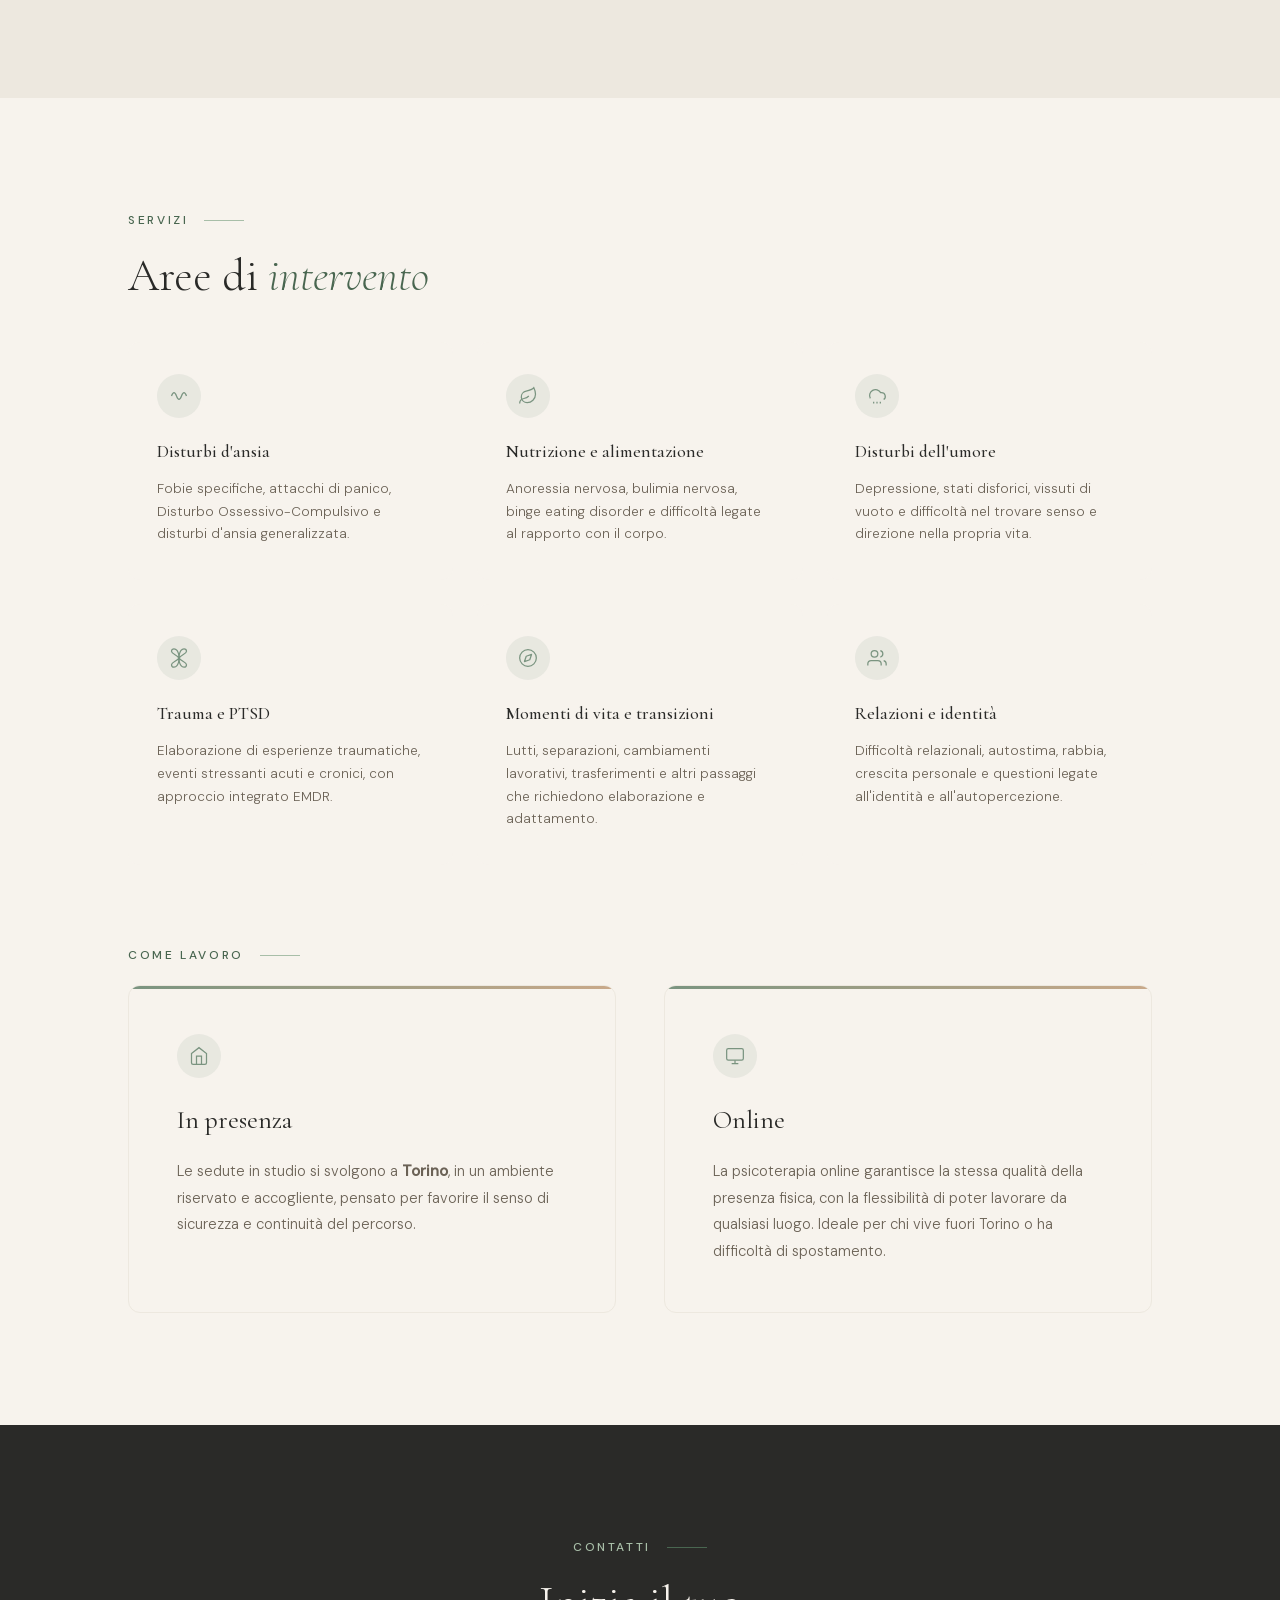
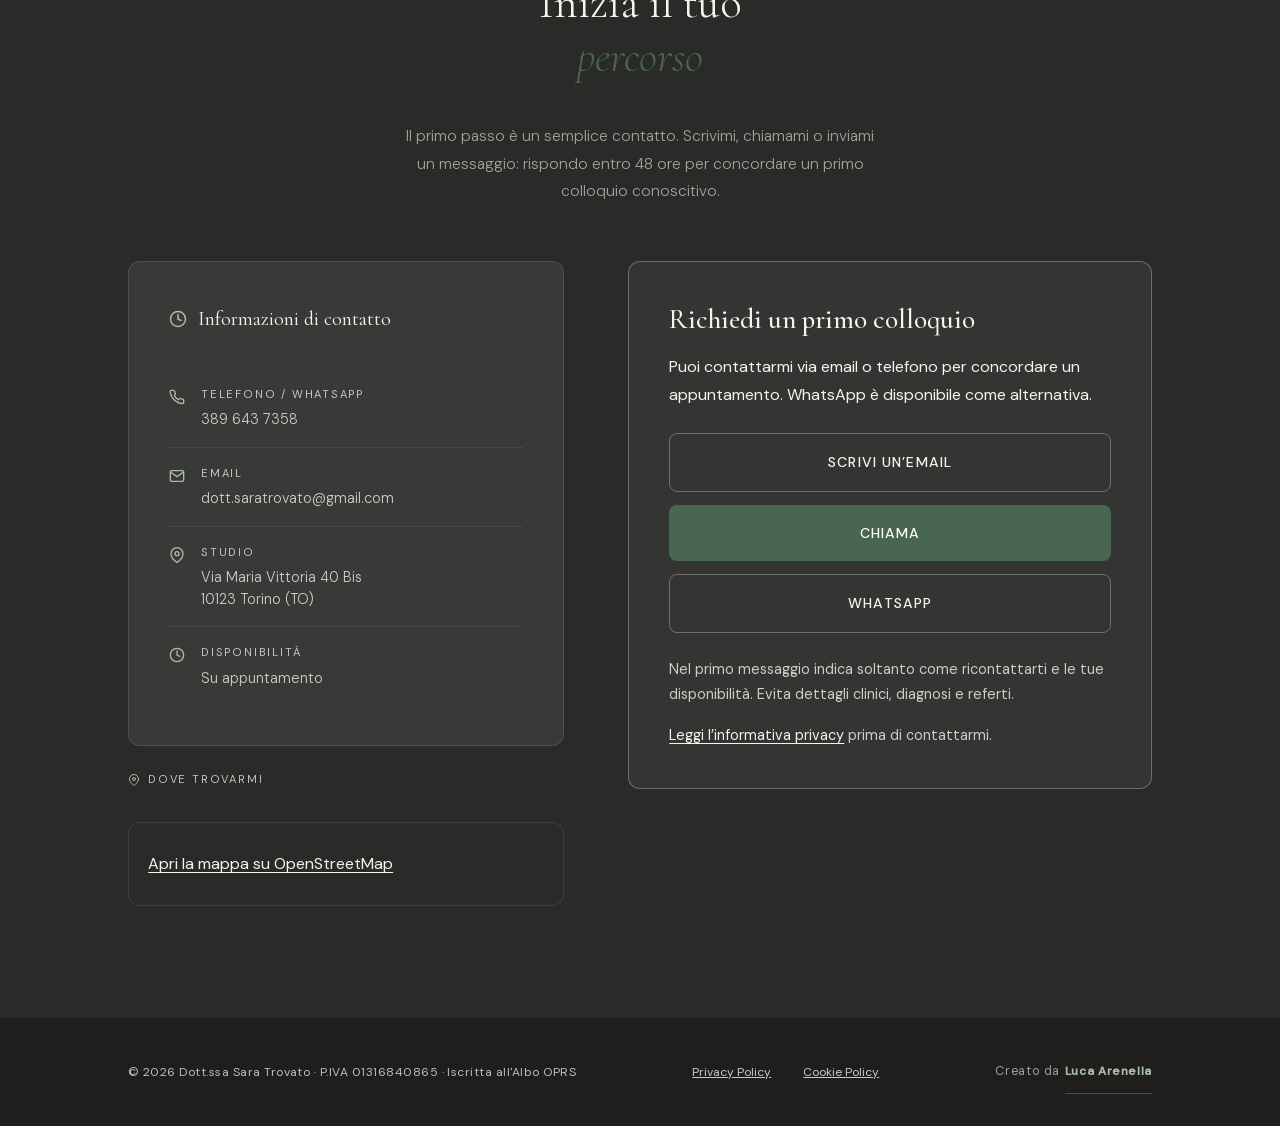
==== commit bf46d767: "Prepare Sara site for direct contact and Pages deployment" ====
--- a/index.html
+++ b/index.html
@@ -2,10 +2,11 @@
 <html lang="it">
 <head>
   <meta charset="UTF-8" />
+  <meta http-equiv="Content-Security-Policy" content="default-src 'self'; script-src 'self'; style-src 'self' 'unsafe-inline'; img-src 'self' data:; font-src 'self'; connect-src 'none'; frame-src 'none'; object-src 'none'; base-uri 'self'; form-action 'none'" />
+  <meta name="referrer" content="strict-origin-when-cross-origin" />
   <meta name="viewport" content="width=device-width, initial-scale=1.0" />
   <title>Psicologa Psicoterapeuta Torino | Dott.ssa Sara Trovato</title>
-  <meta name="description" content="Dott.ssa Sara Trovato — Psicologa e Psicoterapeuta a Torino. Psicoterapia Cognitiva Costruttivista per adulti, in presenza a Torino e online. Specializzata in ansia, trauma, EMDR, psicosomatica. Prima seduta conoscitiva disponibile." />
-  <meta name="keywords" content="psicologa Torino, psicoterapeuta Torino, psicoterapia cognitiva Torino, EMDR Torino, psicologa centro Torino, terapia ansia Torino, terapia trauma Torino, psicosomatica Torino, Sara Trovato psicologa" />
+  <meta name="description" content="Dott.ssa Sara Trovato, psicologa e psicoterapeuta a Torino. Percorsi individuali per adulti, in presenza e online, a indirizzo cognitivo costruttivista." />
   <meta name="author" content="Dott.ssa Sara Trovato" />
   <meta name="robots" content="index, follow" />
   <link rel="canonical" href="https://immacolato.github.io/sara-psy/" />
@@ -14,220 +15,55 @@
   <meta property="og:url" content="https://immacolato.github.io/sara-psy/" />
   <meta property="og:title" content="Psicologa Psicoterapeuta Torino | Dott.ssa Sara Trovato" />
   <meta property="og:description" content="Percorsi individuali per adulti, in presenza a Torino e online. Psicoterapia Cognitiva Costruttivista, EMDR, psicosomatica. Uno spazio sicuro per esplorare, comprendere e cambiare." />
-  <meta property="og:image" content="https://immacolato.github.io/sara-psy/img/profilo.jpg" />
+  <meta property="og:image" content="https://immacolato.github.io/sara-psy/img/profilo-960.jpg" />
   <meta property="og:locale" content="it_IT" />
-  <!-- Schema.org LocalBusiness / Person -->
+  <meta name="twitter:card" content="summary_large_image" />
+  <meta name="twitter:title" content="Psicologa Psicoterapeuta Torino | Dott.ssa Sara Trovato" />
+  <meta name="twitter:description" content="Percorsi individuali per adulti, in presenza a Torino e online." />
+  <meta name="twitter:image" content="https://immacolato.github.io/sara-psy/img/profilo-960.jpg" />
+  <!-- Schema.org Person / Place: dati professionali da confermare prima del lancio -->
   <script type="application/ld+json">
-  {
-    "@context": "https://schema.org",
-    "@type": "Psychologist",
-    "name": "Dott.ssa Sara Trovato",
-    "description": "Psicologa e Psicoterapeuta a Torino. Psicoterapia Cognitiva Costruttivista per adulti, in presenza e online.",
-    "url": "https://immacolato.github.io/sara-psy/",
-    "telephone": "+393896437358",
-    "email": "dott.saratrovato@gmail.com",
-    "image": "https://immacolato.github.io/sara-psy/img/profilo.jpg",
-    "address": {
-      "@type": "PostalAddress",
-      "streetAddress": "Via Maria Vittoria 40 Bis",
-      "postalCode": "10123",
-      "addressLocality": "Torino",
-      "addressCountry": "IT"
+{
+  "@context": "https://schema.org",
+  "@graph": [
+    {
+      "@type": "Person",
+      "@id": "https://immacolato.github.io/sara-psy/#sara",
+      "name": "Dott.ssa Sara Trovato",
+      "url": "https://immacolato.github.io/sara-psy/",
+      "jobTitle": "Psicologa e Psicoterapeuta",
+      "telephone": "+393896437358",
+      "email": "dott.saratrovato@gmail.com",
+      "image": "https://immacolato.github.io/sara-psy/img/profilo-960.jpg",
+      "workLocation": {
+        "@id": "https://immacolato.github.io/sara-psy/#studio"
+      }
     },
-    "geo": {
-      "@type": "GeoCoordinates",
-      "latitude": 45.0650343,
-      "longitude": 7.6922580
-    },
-    "areaServed": ["Torino", "Online"],
-    "knowsAbout": ["Psicoterapia Cognitiva", "EMDR", "Psicosomatica", "Psicotraumatologia", "Disturbi d'ansia", "Depressione"],
-    "hasCredential": ["Specializzazione in Psicoterapia Cognitiva ISEC", "Formazione EMDR II livello", "Master Psicosomatica REMind the Body"],
-    "memberOf": "Ordine degli Psicologi della Regione Sicilia"
-  }
+    {
+      "@type": "Place",
+      "@id": "https://immacolato.github.io/sara-psy/#studio",
+      "name": "Studio di Sara Trovato",
+      "address": {
+        "@type": "PostalAddress",
+        "streetAddress": "Via Maria Vittoria 40 Bis",
+        "postalCode": "10123",
+        "addressLocality": "Torino",
+        "addressCountry": "IT"
+      }
+    }
+  ]
+}
   </script>
-  <link rel="preconnect" href="https://fonts.googleapis.com" />
-  <link rel="preconnect" href="https://fonts.gstatic.com" crossorigin />
-  <link href="https://fonts.googleapis.com/css2?family=Cormorant+Garamond:ital,wght@0,300;0,400;0,500;0,600;1,300;1,400&family=DM+Sans:wght@300;400;500&display=swap" rel="stylesheet" />
+  <link rel="stylesheet" href="fonts.css" />
   <link rel="stylesheet" href="styles.css" />
-  <!-- Google Analytics -->
-  <script async src="https://www.googletagmanager.com/gtag/js?id=G-8HLDF6GWQG"></script>
-  <script>
-    window.dataLayer = window.dataLayer || [];
-    function gtag(){dataLayer.push(arguments);}
-    gtag('js', new Date());
-    // GA initialization will be done by script.js based on cookie consent
-  </script>
-  <style>
-    /* ─── COOKIE BANNER & MODAL ─── */
-    .cookie-banner {
-      position: fixed;
-      bottom: 0; left: 0; right: 0;
-      background: rgba(42, 42, 40, 0.97);
-      backdrop-filter: blur(12px);
-      padding: 1.5rem 2rem;
-      border-top: 1px solid rgba(122, 148, 128, 0.3);
-      z-index: 500;
-      animation: slideUp 0.4s ease-out;
-    }
-
-    @keyframes slideUp {
-      from { transform: translateY(100%); opacity: 0; }
-      to { transform: translateY(0); opacity: 1; }
-    }
-
-    .cookie-banner-content {
-      max-width: 1200px;
-      margin: 0 auto;
-      display: flex;
-      justify-content: space-between;
-      align-items: center;
-      gap: 2rem;
-    }
-
-    .cookie-banner-text { color: rgba(247, 243, 237, 0.9); flex: 1; }
-    .cookie-banner-text h3 { margin-bottom: 0.5rem; font-size: 1.1rem; }
-    .cookie-banner-text p { font-size: 0.95rem; line-height: 1.5; }
-
-    .cookie-banner-buttons { display: flex; gap: 0.8rem; flex-wrap: wrap; }
-
-    .cookie-btn {
-      padding: 0.6rem 1.4rem;
-      border: none;
-      border-radius: 8px;
-      font-size: 0.9rem;
-      cursor: pointer;
-      transition: all 0.3s;
-      font-weight: 500;
-    }
-
-    .cookie-btn-primary {
-      background: var(--sage);
-      color: var(--cream);
-    }
-
-    .cookie-btn-primary:hover { background: var(--sage-dk); }
-
-    .cookie-btn-secondary {
-      background: transparent;
-      color: var(--cream);
-      border: 1px solid rgba(247, 243, 237, 0.3);
-    }
-
-    .cookie-btn-secondary:hover { background: rgba(247, 243, 237, 0.1); }
-
-    .cookie-btn-tertiary {
-      background: transparent;
-      color: var(--cream);
-      border: 1px solid rgba(247, 243, 237, 0.3);
-    }
-
-    .cookie-btn-tertiary:hover { background: rgba(247, 243, 237, 0.1); }
-
-    .cookie-modal {
-      display: none;
-      position: fixed;
-      inset: 0;
-      background: rgba(0, 0, 0, 0.6);
-      z-index: 600;
-      align-items: center;
-      justify-content: center;
-      padding: 1rem;
-    }
-
-    .cookie-modal.show { display: flex; }
-
-    .cookie-modal-content {
-      background: var(--cream);
-      border-radius: 8px;
-      max-width: 500px;
-      width: 100%;
-      box-shadow: 0 10px 40px rgba(0, 0, 0, 0.2);
-      animation: slideDown 0.3s ease-out;
-    }
-
-    @keyframes slideDown {
-      from { transform: translateY(-20px); opacity: 0; }
-      to { transform: translateY(0); opacity: 1; }
-    }
-
-    .cookie-modal-header {
-      display: flex;
-      justify-content: space-between;
-      align-items: center;
-      padding: 1.5rem;
-      border-bottom: 1px solid rgba(122, 148, 128, 0.15);
-    }
-
-    .cookie-modal-header h2 { font-size: 1.3rem; color: var(--sage-dk); }
-
-    .cookie-modal-close {
-      background: none;
-      border: none;
-      font-size: 1.8rem;
-      cursor: pointer;
-      color: var(--charcoal);
-      padding: 0;
-      width: 2rem;
-      height: 2rem;
-    }
-
-    .cookie-modal-close:hover { opacity: 0.6; }
-
-    .cookie-modal-body {
-      padding: 1.5rem;
-    }
-
-    .cookie-category {
-      margin-bottom: 1.5rem;
-    }
-
-    .cookie-checkbox {
-      display: flex;
-      align-items: flex-start;
-      gap: 1rem;
-      cursor: pointer;
-    }
-
-    .cookie-checkbox input[type="checkbox"] {
-      width: 20px;
-      height: 20px;
-      margin-top: 2px;
-      cursor: pointer;
-      accent-color: var(--sage);
-    }
-
-    .cookie-checkbox input[type="checkbox"]:disabled {
-      opacity: 0.6;
-      cursor: not-allowed;
-    }
-
-    .checkbox-label {
-      display: flex;
-      flex-direction: column;
-      gap: 0.3rem;
-    }
-
-    .checkbox-label strong { color: var(--charcoal); }
-    .checkbox-label small { color: var(--warm-mid); font-size: 0.85rem; }
-
-    .cookie-modal-footer {
-      padding: 1.5rem;
-      border-top: 1px solid rgba(122, 148, 128, 0.15);
-      text-align: center;
-    }
-
-    @media (max-width: 768px) {
-      .cookie-banner-content { flex-direction: column; align-items: stretch; text-align: center; }
-      .cookie-banner-buttons { justify-content: center; }
-      .cookie-btn { width: 100%; }
-    }
-  </style>
+  <link rel="icon" type="image/svg+xml" href="img/logo.svg" />
 </head>
 
 <body>
+  <a class="skip-link" href="#main">Vai al contenuto</a>
 
   <!-- NAV -->
-  <nav>
+  <nav aria-label="Navigazione principale">
     <a class="nav-name" href="#top">
       <img src="img/logo.svg" alt="Dott.ssa Sara Trovato — Psicologa Psicoterapeuta" class="nav-logo">
     </a>
@@ -239,49 +75,50 @@
     </ul>
     <div class="mobile-nav">
       <a href="#chi-sono" class="mobile-nav-item">
-        <svg viewBox="0 0 24 24" fill="none" stroke="currentColor" stroke-width="1.5"><circle cx="12" cy="8" r="4"/><path d="M4 20c0-4 3.58-7 8-7s8 3 8 7"/></svg>
+        <svg aria-hidden="true" focusable="false" viewBox="0 0 24 24" fill="none" stroke="currentColor" stroke-width="1.5"><circle cx="12" cy="8" r="4"/><path d="M4 20c0-4 3.58-7 8-7s8 3 8 7"/></svg>
         <span>Chi sono</span>
       </a>
       <a href="#approccio" class="mobile-nav-item">
-        <svg viewBox="0 0 24 24" fill="none" stroke="currentColor" stroke-width="1.5"><circle cx="12" cy="12" r="9"/><circle cx="12" cy="12" r="5"/><circle cx="12" cy="12" r="1.5" fill="currentColor" stroke="none"/></svg>
+        <svg aria-hidden="true" focusable="false" viewBox="0 0 24 24" fill="none" stroke="currentColor" stroke-width="1.5"><circle cx="12" cy="12" r="9"/><circle cx="12" cy="12" r="5"/><circle cx="12" cy="12" r="1.5" fill="currentColor" stroke="none"/></svg>
         <span>Approccio</span>
       </a>
       <a href="#servizi" class="mobile-nav-item">
-        <svg viewBox="0 0 24 24" fill="none" stroke="currentColor" stroke-width="1.5"><rect x="3" y="3" width="7" height="7" rx="1"/><rect x="14" y="3" width="7" height="7" rx="1"/><rect x="3" y="14" width="7" height="7" rx="1"/><rect x="14" y="14" width="7" height="7" rx="1"/></svg>
+        <svg aria-hidden="true" focusable="false" viewBox="0 0 24 24" fill="none" stroke="currentColor" stroke-width="1.5"><rect x="3" y="3" width="7" height="7" rx="1"/><rect x="14" y="3" width="7" height="7" rx="1"/><rect x="3" y="14" width="7" height="7" rx="1"/><rect x="14" y="14" width="7" height="7" rx="1"/></svg>
         <span>Servizi</span>
       </a>
       <a href="#contatti" class="mobile-nav-item">
-        <svg viewBox="0 0 24 24" fill="none" stroke="currentColor" stroke-width="1.5"><path d="M21 15a2 2 0 0 1-2 2H7l-4 4V5a2 2 0 0 1 2-2h14a2 2 0 0 1 2 2z"/></svg>
+        <svg aria-hidden="true" focusable="false" viewBox="0 0 24 24" fill="none" stroke="currentColor" stroke-width="1.5"><path d="M21 15a2 2 0 0 1-2 2H7l-4 4V5a2 2 0 0 1 2-2h14a2 2 0 0 1 2 2z"/></svg>
         <span>Contatti</span>
       </a>
     </div>
   </nav>
 
+  <main id="main" tabindex="-1">
   <!-- HERO -->
-  <section id="top" class="hero" style="padding:0;">
+  <section id="top" class="hero section-alt" style="padding:0;">
     <div class="hero-text">
       <p class="hero-eyebrow">Psicologa · Psicoterapeuta · Torino</p>
       <h1 class="hero-name"><span class="hero-name-prefix">Dott.ssa</span><br><em>Sara Trovato</em></h1>
       <p class="hero-title">Psicoterapia Cognitiva ad indirizzo Costruttivista</p>
       <p class="hero-tagline">Percorsi individuali per adulti, in presenza a Torino e online. Uno spazio sicuro di esplorazione, in cui <nobr>ri-conoscersi</nobr> per accrescere la consapevolezza, coltivare benessere e promuovere il cambiamento.</p>
       <div class="hero-cta">
-        <a class="btn btn-whatsapp" href="https://wa.me/393896437358" target="_blank" rel="noopener">
-          <svg class="icon" viewBox="0 0 24 24"><path d="M21 11.5a8.38 8.38 0 0 1-.9 3.8 8.5 8.5 0 0 1-7.6 4.7 8.38 8.38 0 0 1-3.8-.9L3 21l1.9-5.7a8.38 8.38 0 0 1-.9-3.8 8.5 8.5 0 0 1 4.7-7.6 8.38 8.38 0 0 1 3.8-.9h.5a8.48 8.48 0 0 1 8 8v.5z"/></svg>
-          WhatsApp
-        </a>
+        <a class="btn btn-primary" href="#primo-colloquio">Richiedi un primo colloquio</a>
         <a class="btn btn-email" href="mailto:dott.saratrovato@gmail.com">
-          <svg class="icon" viewBox="0 0 24 24"><path d="M4 4h16c1.1 0 2 .9 2 2v12c0 1.1-.9 2-2 2H4c-1.1 0-2-.9-2-2V6c0-1.1.9-2 2-2z"/><polyline points="22,6 12,13 2,6"/></svg>
+          <svg aria-hidden="true" focusable="false" class="icon" viewBox="0 0 24 24"><path d="M4 4h16c1.1 0 2 .9 2 2v12c0 1.1-.9 2-2 2H4c-1.1 0-2-.9-2-2V6c0-1.1.9-2 2-2z"/><polyline points="22,6 12,13 2,6"/></svg>
           Email
         </a>
         <a class="btn btn-tel" href="tel:+393896437358">
-          <svg class="icon" viewBox="0 0 24 24"><path d="M22 16.92v3a2 2 0 0 1-2.18 2 19.79 19.79 0 0 1-8.63-3.07A19.5 19.5 0 0 1 4.82 13a19.79 19.79 0 0 1-3.07-8.67A2 2 0 0 1 3.77 2h3a2 2 0 0 1 2 1.72 12.84 12.84 0 0 0 .7 2.81 2 2 0 0 1-.45 2.11L7.91 9.91a16 16 0 0 0 6.18 6.18l1.27-1.27a2 2 0 0 1 2.11-.45 12.84 12.84 0 0 0 2.81.7A2 2 0 0 1 22 16.92z"/></svg>
+          <svg aria-hidden="true" focusable="false" class="icon" viewBox="0 0 24 24"><path d="M22 16.92v3a2 2 0 0 1-2.18 2 19.79 19.79 0 0 1-8.63-3.07A19.5 19.5 0 0 1 4.82 13a19.79 19.79 0 0 1-3.07-8.67A2 2 0 0 1 3.77 2h3a2 2 0 0 1 2 1.72 12.84 12.84 0 0 0 .7 2.81 2 2 0 0 1-.45 2.11L7.91 9.91a16 16 0 0 0 6.18 6.18l1.27-1.27a2 2 0 0 1 2.11-.45 12.84 12.84 0 0 0 2.81.7A2 2 0 0 1 22 16.92z"/></svg>
           Chiama
         </a>
       </div>
     </div>
 
     <div class="hero-visual">
-      <img src="img/faro.jpeg" alt="" class="hero-visual-img">
+      <picture>
+        <source type="image/webp" srcset="img/faro-480.webp 480w, img/faro-960.webp 960w, img/faro-1440.webp 1440w" sizes="(max-width: 1024px) 100vw, 50vw">
+        <img src="img/faro-1440.jpg" srcset="img/faro-480.jpg 480w, img/faro-960.jpg 960w, img/faro-1440.jpg 1440w" sizes="(max-width: 1024px) 100vw, 50vw" width="1440" height="960" alt="" class="hero-visual-img">
+      </picture>
     </div>
   </section>
 
@@ -291,7 +128,10 @@
     <div class="chi-sono-grid">
       <div>
         <div class="photo-frame">
-          <img src="img/profilo.jpg" alt="Dott.ssa Sara Trovato" style="width:100%;aspect-ratio:3/4;object-fit:cover;object-position:center center;display:block;">
+          <picture>
+        <source type="image/webp" srcset="img/profilo-320.webp 320w, img/profilo-640.webp 640w, img/profilo-960.webp 960w" sizes="(max-width: 1024px) 320px, 40vw">
+        <img src="img/profilo-960.jpg" srcset="img/profilo-320.jpg 320w, img/profilo-640.jpg 640w, img/profilo-960.jpg 960w" sizes="(max-width: 1024px) 320px, 40vw" width="960" height="822" alt="Dott.ssa Sara Trovato" loading="lazy" decoding="async">
+      </picture>
         </div>
       </div>
       <div class="bio-text">
@@ -314,7 +154,7 @@
   </section>
 
   <!-- APPROCCIO -->
-  <section id="approccio">
+  <section id="approccio" class="section-alt">
     <div class="approccio-inner reveal">
       <div class="section-label">Il mio approccio</div>
       <h2 class="section-title">La terapia come<br><em>incontro tra soggettività</em></h2>
@@ -333,15 +173,15 @@
 
       <div class="approccio-pillars reveal reveal-d1">
         <div class="pillar">
-          <h4>Approccio costruttivista</h4>
+          <h3>Approccio costruttivista</h3>
           <p>Non esiste un'unica realtà oggettiva: ognuno costruisce la propria. La terapia aiuta a riconoscere i propri costrutti e a trasformarli.</p>
         </div>
         <div class="pillar">
-          <h4>Relazione terapeutica</h4>
+          <h3>Relazione terapeutica</h3>
           <p>«Di relazioni ci si ammala, di relazioni si guarisce.» La relazione è lo strumento e lo spazio in cui sperimentare una nuova consapevolezza.</p>
         </div>
         <div class="pillar">
-          <h4>Approccio sartoriale</h4>
+          <h3>Approccio sartoriale</h3>
           <p>A ciascuno la sua terapia. Le tecniche sono strumenti, non ricette: ogni percorso è costruito attorno alla singola persona.</p>
         </div>
       </div>
@@ -356,62 +196,62 @@
     <div class="aree-grid">
       <div class="area-card reveal reveal-d1">
         <div class="area-icon">
-          <svg viewBox="0 0 24 24" fill="none" stroke="currentColor" stroke-width="1.5"><path d="M3 12 Q6 4 9 12 Q12 20 15 12 Q18 4 21 12"/></svg>
-        </div>
-        <h4>Disturbi d'ansia</h4>
+          <svg aria-hidden="true" focusable="false" viewBox="0 0 24 24" fill="none" stroke="currentColor" stroke-width="1.5"><path d="M3 12 Q6 4 9 12 Q12 20 15 12 Q18 4 21 12"/></svg>
+        </div>
+        <h3>Disturbi d'ansia</h3>
         <p>Fobie specifiche, attacchi di panico, Disturbo Ossessivo-Compulsivo e disturbi d'ansia generalizzata.</p>
       </div>
       <div class="area-card reveal reveal-d2">
         <div class="area-icon">
-          <svg viewBox="0 0 24 24" fill="none" stroke="currentColor" stroke-width="1.5"><path d="M11 20A7 7 0 0 1 9.8 6.1C15.5 5 17 4.48 19 2c1 2 2 4.18 2 8 0 5.5-4.78 10-10 10z"/><path d="M2 21c0-3 1.85-5.36 5.08-6C9.5 14.52 12 13 13 12"/></svg>
-        </div>
-        <h4>Nutrizione e alimentazione</h4>
+          <svg aria-hidden="true" focusable="false" viewBox="0 0 24 24" fill="none" stroke="currentColor" stroke-width="1.5"><path d="M11 20A7 7 0 0 1 9.8 6.1C15.5 5 17 4.48 19 2c1 2 2 4.18 2 8 0 5.5-4.78 10-10 10z"/><path d="M2 21c0-3 1.85-5.36 5.08-6C9.5 14.52 12 13 13 12"/></svg>
+        </div>
+        <h3>Nutrizione e alimentazione</h3>
         <p>Anoressia nervosa, bulimia nervosa, binge eating disorder e difficoltà legate al rapporto con il corpo.</p>
       </div>
       <div class="area-card reveal reveal-d3">
         <div class="area-icon">
-          <svg viewBox="0 0 24 24" fill="none" stroke="currentColor" stroke-width="1.5"><path d="M20 16.2A4.5 4.5 0 0 0 17.5 8h-1.1A7 7 0 1 0 4 14.9"/><line x1="8" y1="19" x2="8" y2="21"/><line x1="12" y1="19" x2="12" y2="21"/><line x1="16" y1="19" x2="16" y2="21"/></svg>
-        </div>
-        <h4>Disturbi dell'umore</h4>
+          <svg aria-hidden="true" focusable="false" viewBox="0 0 24 24" fill="none" stroke="currentColor" stroke-width="1.5"><path d="M20 16.2A4.5 4.5 0 0 0 17.5 8h-1.1A7 7 0 1 0 4 14.9"/><line x1="8" y1="19" x2="8" y2="21"/><line x1="12" y1="19" x2="12" y2="21"/><line x1="16" y1="19" x2="16" y2="21"/></svg>
+        </div>
+        <h3>Disturbi dell'umore</h3>
         <p>Depressione, stati disforici, vissuti di vuoto e difficoltà nel trovare senso e direzione nella propria vita.</p>
       </div>
       <div class="area-card reveal reveal-d1">
         <div class="area-icon">
-          <svg viewBox="0 0 24 24" fill="none" stroke="currentColor" stroke-width="1.5"><path d="M12 12C9 8 3 7 3 4a3 3 0 0 1 3-3c2.5 0 5 3 6 8z"/><path d="M12 12c3-4 9-5 9-8a3 3 0 0 0-3-3c-2.5 0-5 3-6 8z"/><path d="M12 12C9 16 3 17 3 20a3 3 0 0 0 3 3c2.5 0 5-3 6-8z"/><path d="M12 12c3 4 9 5 9 8a3 3 0 0 1-3 3c-2.5 0-5-3-6-8z"/></svg>
-        </div>
-        <h4>Trauma e PTSD</h4>
+          <svg aria-hidden="true" focusable="false" viewBox="0 0 24 24" fill="none" stroke="currentColor" stroke-width="1.5"><path d="M12 12C9 8 3 7 3 4a3 3 0 0 1 3-3c2.5 0 5 3 6 8z"/><path d="M12 12c3-4 9-5 9-8a3 3 0 0 0-3-3c-2.5 0-5 3-6 8z"/><path d="M12 12C9 16 3 17 3 20a3 3 0 0 0 3 3c2.5 0 5-3 6-8z"/><path d="M12 12c3 4 9 5 9 8a3 3 0 0 1-3 3c-2.5 0-5-3-6-8z"/></svg>
+        </div>
+        <h3>Trauma e PTSD</h3>
         <p>Elaborazione di esperienze traumatiche, eventi stressanti acuti e cronici, con approccio integrato EMDR.</p>
       </div>
       <div class="area-card reveal reveal-d2">
         <div class="area-icon">
-          <svg viewBox="0 0 24 24" fill="none" stroke="currentColor" stroke-width="1.5"><circle cx="12" cy="12" r="10"/><polygon points="16.24 7.76 14.12 14.12 7.76 16.24 9.88 9.88 16.24 7.76" stroke-linejoin="round"/></svg>
-        </div>
-        <h4>Momenti di vita e transizioni</h4>
+          <svg aria-hidden="true" focusable="false" viewBox="0 0 24 24" fill="none" stroke="currentColor" stroke-width="1.5"><circle cx="12" cy="12" r="10"/><polygon points="16.24 7.76 14.12 14.12 7.76 16.24 9.88 9.88 16.24 7.76" stroke-linejoin="round"/></svg>
+        </div>
+        <h3>Momenti di vita e transizioni</h3>
         <p>Lutti, separazioni, cambiamenti lavorativi, trasferimenti e altri passaggi che richiedono elaborazione e adattamento.</p>
       </div>
       <div class="area-card reveal reveal-d3">
         <div class="area-icon">
-          <svg viewBox="0 0 24 24" fill="none" stroke="currentColor" stroke-width="1.5"><path d="M17 21v-2a4 4 0 0 0-4-4H5a4 4 0 0 0-4 4v2"/><circle cx="9" cy="7" r="4"/><path d="M23 21v-2a4 4 0 0 0-3-3.87"/><path d="M16 3.13a4 4 0 0 1 0 7.75"/></svg>
-        </div>
-        <h4>Relazioni e identità</h4>
+          <svg aria-hidden="true" focusable="false" viewBox="0 0 24 24" fill="none" stroke="currentColor" stroke-width="1.5"><path d="M17 21v-2a4 4 0 0 0-4-4H5a4 4 0 0 0-4 4v2"/><circle cx="9" cy="7" r="4"/><path d="M23 21v-2a4 4 0 0 0-3-3.87"/><path d="M16 3.13a4 4 0 0 1 0 7.75"/></svg>
+        </div>
+        <h3>Relazioni e identità</h3>
         <p>Difficoltà relazionali, autostima, rabbia, crescita personale e questioni legate all'identità e all'autopercezione.</p>
       </div>
     </div>
 
     <!-- Modalità -->
     <div style="margin-top:5rem;">
-      <div class="section-label reveal">Come lavoro</div>
+      <h2 class="section-label reveal">Come lavoro</h2>
       <div class="modalita-grid reveal">
         <div class="modalita-card">
           <div class="area-icon">
-            <svg viewBox="0 0 24 24" fill="none" stroke="currentColor" stroke-width="1.5"><path d="M3 9l9-7 9 7v11a2 2 0 0 1-2 2H5a2 2 0 0 1-2-2z"/><polyline points="9 22 9 12 15 12 15 22"/></svg>
+            <svg aria-hidden="true" focusable="false" viewBox="0 0 24 24" fill="none" stroke="currentColor" stroke-width="1.5"><path d="M3 9l9-7 9 7v11a2 2 0 0 1-2 2H5a2 2 0 0 1-2-2z"/><polyline points="9 22 9 12 15 12 15 22"/></svg>
           </div>
           <h3>In presenza</h3>
           <p>Le sedute in studio si svolgono a <strong>Torino</strong>, in un ambiente riservato e accogliente, pensato per favorire il senso di sicurezza e continuità del percorso.</p>
         </div>
         <div class="modalita-card">
           <div class="area-icon">
-            <svg viewBox="0 0 24 24" fill="none" stroke="currentColor" stroke-width="1.5"><rect x="2" y="3" width="20" height="14" rx="2"/><line x1="8" y1="21" x2="16" y2="21"/><line x1="12" y1="17" x2="12" y2="21"/></svg>
+            <svg aria-hidden="true" focusable="false" viewBox="0 0 24 24" fill="none" stroke="currentColor" stroke-width="1.5"><rect x="2" y="3" width="20" height="14" rx="2"/><line x1="8" y1="21" x2="16" y2="21"/><line x1="12" y1="17" x2="12" y2="21"/></svg>
           </div>
           <h3>Online</h3>
           <p>La psicoterapia online garantisce la stessa qualità della presenza fisica, con la flessibilità di poter lavorare da qualsiasi luogo. Ideale per chi vive fuori Torino o ha difficoltà di spostamento.</p>
@@ -421,22 +261,10 @@
   </section>
 
   <!-- SCROLL TO TOP -->
-  <button id="scroll-top" aria-label="Torna su" title="Torna su">
-    <svg viewBox="0 0 24 24" fill="none" stroke="currentColor" stroke-width="2"><polyline points="18 15 12 9 6 15"/></svg>
+  <button id="scroll-top" hidden disabled aria-label="Torna su" title="Torna su">
+    <svg aria-hidden="true" focusable="false" viewBox="0 0 24 24" fill="none" stroke="currentColor" stroke-width="2"><polyline points="18 15 12 9 6 15"/></svg>
   </button>
 
-  <!-- FLOATING CONTACT BUTTONS -->
-  <div class="floating-contacts">
-    <a class="float-btn float-wa" href="https://wa.me/393896437358" target="_blank" rel="noopener" title="WhatsApp">
-      <svg viewBox="0 0 24 24"><path d="M21 11.5a8.38 8.38 0 0 1-.9 3.8 8.5 8.5 0 0 1-7.6 4.7 8.38 8.38 0 0 1-3.8-.9L3 21l1.9-5.7a8.38 8.38 0 0 1-.9-3.8 8.5 8.5 0 0 1 4.7-7.6 8.38 8.38 0 0 1 3.8-.9h.5a8.48 8.48 0 0 1 8 8v.5z"/></svg>
-    </a>
-    <a class="float-btn float-tel" href="tel:+393896437358" title="Chiama">
-      <svg viewBox="0 0 24 24"><path d="M22 16.92v3a2 2 0 0 1-2.18 2 19.79 19.79 0 0 1-8.63-3.07A19.5 19.5 0 0 1 4.82 13a19.79 19.79 0 0 1-3.07-8.67A2 2 0 0 1 3.77 2h3a2 2 0 0 1 2 1.72 12.84 12.84 0 0 0 .7 2.81 2 2 0 0 1-.45 2.11L7.91 9.91a16 16 0 0 0 6.18 6.18l1.27-1.27a2 2 0 0 1 2.11-.45 12.84 12.84 0 0 0 2.81.7A2 2 0 0 1 22 16.92z"/></svg>
-    </a>
-    <a class="float-btn float-mail" href="mailto:dott.saratrovato@gmail.com" title="Email">
-      <svg viewBox="0 0 24 24"><path d="M4 4h16c1.1 0 2 .9 2 2v12c0 1.1-.9 2-2 2H4c-1.1 0-2-.9-2-2V6c0-1.1.9-2 2-2z"/><polyline points="22,6 12,13 2,6"/></svg>
-    </a>
-  </div>
 
   <!-- CONTATTI -->
   <section id="contatti">
@@ -450,12 +278,12 @@
       <div>
         <div class="contatti-info-card">
           <h3>
-            <svg viewBox="0 0 24 24"><circle cx="12" cy="12" r="10"/><polyline points="12 6 12 12 16 14"/></svg>
+            <svg aria-hidden="true" focusable="false" viewBox="0 0 24 24"><circle cx="12" cy="12" r="10"/><polyline points="12 6 12 12 16 14"/></svg>
             Informazioni di contatto
           </h3>
 
           <a class="info-row" href="tel:+393896437358">
-            <svg viewBox="0 0 24 24"><path d="M22 16.92v3a2 2 0 0 1-2.18 2 19.79 19.79 0 0 1-8.63-3.07A19.5 19.5 0 0 1 4.82 13a19.79 19.79 0 0 1-3.07-8.67A2 2 0 0 1 3.77 2h3a2 2 0 0 1 2 1.72 12.84 12.84 0 0 0 .7 2.81 2 2 0 0 1-.45 2.11L7.91 9.91a16 16 0 0 0 6.18 6.18l1.27-1.27a2 2 0 0 1 2.11-.45 12.84 12.84 0 0 0 2.81.7A2 2 0 0 1 22 16.92z"/></svg>
+            <svg aria-hidden="true" focusable="false" viewBox="0 0 24 24"><path d="M22 16.92v3a2 2 0 0 1-2.18 2 19.79 19.79 0 0 1-8.63-3.07A19.5 19.5 0 0 1 4.82 13a19.79 19.79 0 0 1-3.07-8.67A2 2 0 0 1 3.77 2h3a2 2 0 0 1 2 1.72 12.84 12.84 0 0 0 .7 2.81 2 2 0 0 1-.45 2.11L7.91 9.91a16 16 0 0 0 6.18 6.18l1.27-1.27a2 2 0 0 1 2.11-.45 12.84 12.84 0 0 0 2.81.7A2 2 0 0 1 22 16.92z"/></svg>
             <div class="info-row-text">
               <span class="info-row-label">Telefono / WhatsApp</span>
               <span class="info-row-value">389 643 7358</span>
@@ -463,7 +291,7 @@
           </a>
 
           <a class="info-row" href="mailto:dott.saratrovato@gmail.com">
-            <svg viewBox="0 0 24 24"><path d="M4 4h16c1.1 0 2 .9 2 2v12c0 1.1-.9 2-2 2H4c-1.1 0-2-.9-2-2V6c0-1.1.9-2 2-2z"/><polyline points="22,6 12,13 2,6"/></svg>
+            <svg aria-hidden="true" focusable="false" viewBox="0 0 24 24"><path d="M4 4h16c1.1 0 2 .9 2 2v12c0 1.1-.9 2-2 2H4c-1.1 0-2-.9-2-2V6c0-1.1.9-2 2-2z"/><polyline points="22,6 12,13 2,6"/></svg>
             <div class="info-row-text">
               <span class="info-row-label">Email</span>
               <span class="info-row-value">dott.saratrovato@gmail.com</span>
@@ -471,7 +299,7 @@
           </a>
 
           <div class="info-row">
-            <svg viewBox="0 0 24 24"><path d="M21 10c0 7-9 13-9 13s-9-6-9-13a9 9 0 0 1 18 0z"/><circle cx="12" cy="10" r="3"/></svg>
+            <svg aria-hidden="true" focusable="false" viewBox="0 0 24 24"><path d="M21 10c0 7-9 13-9 13s-9-6-9-13a9 9 0 0 1 18 0z"/><circle cx="12" cy="10" r="3"/></svg>
             <div class="info-row-text">
               <span class="info-row-label">Studio</span>
               <span class="info-row-value">Via Maria Vittoria 40 Bis<br>10123 Torino (TO)</span>
@@ -479,7 +307,7 @@
           </div>
 
           <div class="info-row">
-            <svg viewBox="0 0 24 24"><circle cx="12" cy="12" r="10"/><polyline points="12 6 12 12 16 14"/></svg>
+            <svg aria-hidden="true" focusable="false" viewBox="0 0 24 24"><circle cx="12" cy="12" r="10"/><polyline points="12 6 12 12 16 14"/></svg>
             <div class="info-row-text">
               <span class="info-row-label">Disponibilità</span>
               <span class="info-row-value">Su appuntamento</span>
@@ -490,71 +318,40 @@
         <!-- MAPPA -->
         <div style="margin-top:1.5rem;">
           <div class="map-label">
-            <svg viewBox="0 0 24 24"><path d="M21 10c0 7-9 13-9 13s-9-6-9-13a9 9 0 0 1 18 0z"/><circle cx="12" cy="10" r="3"/></svg>
+            <svg aria-hidden="true" focusable="false" viewBox="0 0 24 24"><path d="M21 10c0 7-9 13-9 13s-9-6-9-13a9 9 0 0 1 18 0z"/><circle cx="12" cy="10" r="3"/></svg>
             Dove trovarmi
           </div>
-          <div class="map-wrap">
-            <iframe
-              src="https://www.openstreetmap.org/export/embed.html?bbox=7.687%2C45.060%2C7.697%2C45.070&layer=mapnik&marker=45.0650343%2C7.6922580"
-              title="Studio Via Maria Vittoria 40 Bis, 10123 Torino (TO)"
-              loading="lazy">
-            </iframe>
-          </div>
-        </div>
-      </div>
-
-      <!-- COLONNA DESTRA: form -->
-      <div class="contatti-form-card">
-        <h3>
-          <svg viewBox="0 0 24 24"><path d="M21 15a2 2 0 0 1-2 2H7l-4 4V5a2 2 0 0 1 2-2h14a2 2 0 0 1 2 2z"/></svg>
-          Scrivimi
-        </h3>
-        <p class="form-sub">Compila il modulo per inviarmi un messaggio. Rispondo entro 48 ore in modo riservato e professionale.</p>
-
-        <form id="formWrap" action="https://formspree.io/f/mjgjbely" method="POST">
-          <div class="form-field">
-              <label for="f-nome">Nome</label>
-              <input type="text" id="f-nome" name="nome" placeholder="Il tuo nome" autocomplete="given-name" required>
-            </div>
-          <div class="form-field">
-            <label for="f-email">Email</label>
-            <input type="email" id="f-email" name="email" placeholder="tua@email.it" autocomplete="email" required>
-          </div>
-          <div class="form-field">
-            <label for="f-modalita">Modalità preferita</label>
-            <select id="f-modalita" name="modalita" style="color:rgba(247,243,237,.8);">
-              <option value="" style="background:#2A2A28;">— seleziona —</option>
-              <option value="presenza" style="background:#2A2A28;">In presenza (Torino)</option>
-              <option value="online" style="background:#2A2A28;">Online</option>
-              <option value="entrambe" style="background:#2A2A28;">Entrambe</option>
-            </select>
-          </div>
-          <div class="form-field">
-            <label for="f-msg">Messaggio</label>
-            <textarea id="f-msg" name="messaggio" placeholder="Raccontami brevemente come posso aiutarti…" required></textarea>
-          </div>
-          <button type="submit" class="btn-submit" id="submitBtn">
-            <svg viewBox="0 0 24 24"><line x1="22" y1="2" x2="11" y2="13"/><polygon points="22 2 15 22 11 13 2 9 22 2"/></svg>
-            Invia messaggio
-          </button>
-          <p class="form-privacy">🔒 Rispetto la tua privacy. I tuoi dati non saranno condivisi con terze parti.</p>
-        </form>
-        <div class="form-success" id="formSuccess">
-          Grazie per avermi scritto.<br>Ti risponderò entro 48 ore.
-        </div>
-      </div>
-
-    </div>
-  </section>
+          <div class="map-wrap map-link">
+            <a href="https://www.openstreetmap.org/?mlat=45.0650343&amp;mlon=7.6922580#map=17/45.0650343/7.6922580" target="_blank" rel="noopener noreferrer">Apri la mappa su OpenStreetMap <span class="sr-only">(si apre in una nuova scheda)</span></a>
+          </div>
+        </div>
+      </div>
+
+      <!-- CONTATTO DIRETTO: nessuna raccolta dati sul sito -->
+      <div class="contatti-direct-card" id="primo-colloquio">
+        <h3>Richiedi un primo colloquio</h3>
+        <p>Puoi contattarmi via email o telefono per concordare un appuntamento. WhatsApp è disponibile come alternativa.</p>
+        <div class="direct-contact-buttons">
+          <a class="btn btn-contact-email" href="mailto:dott.saratrovato@gmail.com">Scrivi un’email</a>
+          <a class="btn btn-contact-tel" href="tel:+393896437358">Chiama</a>
+          <a class="btn btn-contact-email" href="https://wa.me/393896437358" target="_blank" rel="noopener noreferrer">WhatsApp</a>
+        </div>
+        <p class="contact-note">Nel primo messaggio indica soltanto come ricontattarti e le tue disponibilità. Evita dettagli clinici, diagnosi e referti.</p>
+        <p class="contact-note"><a href="privacy.html">Leggi l’informativa privacy</a> prima di contattarmi.</p>
+      </div>
+
+    </div>
+  </section>
+
+  </main>
 
   <!-- FOOTER -->
   <footer>
     <p>© 2026 Dott.ssa Sara Trovato · P.IVA 01316840865 · Iscritta all'Albo OPRS</p>
-    
-    <div style="display:flex;gap:2rem;">
+
+    <div class="footer-links">
       <a href="privacy.html">Privacy Policy</a>
       <a href="cookie.html">Cookie Policy</a>
-      <a href="#" id="manageConsent" style="cursor:pointer;text-decoration:underline;">Gestisci cookie</a>
     </div>
 
     <div class="footer-credit">
@@ -563,66 +360,6 @@
     </div>
   </footer>
 
-  <!-- COOKIE CONSENT BANNER -->
-  <div id="cookieBanner" class="cookie-banner">
-    <div class="cookie-banner-content">
-      <div class="cookie-banner-text">
-        <h3>🍪 Rispetto della tua privacy</h3>
-        <p>Utilizziamo i cookie per migliorare la tua esperienza. Alcuni sono essenziali, altri per analisi e prestazioni.</p>
-      </div>
-      <div class="cookie-banner-buttons">
-        <button id="acceptAllBtn" class="cookie-btn cookie-btn-primary">Accetta tutto</button>
-        <button id="rejectBtn" class="cookie-btn cookie-btn-secondary">Rifiuta</button>
-        <button id="customizeBtn" class="cookie-btn cookie-btn-tertiary">Personalizza</button>
-      </div>
-    </div>
-  </div>
-
-  <!-- COOKIE CUSTOMIZATION MODAL -->
-  <div id="cookieModal" class="cookie-modal">
-    <div class="cookie-modal-content">
-      <div class="cookie-modal-header">
-        <h2>Preferenze cookie</h2>
-        <button class="cookie-modal-close" id="closeModal">&times;</button>
-      </div>
-      <div class="cookie-modal-body">
-        <div class="cookie-category">
-          <label class="cookie-checkbox">
-            <input type="checkbox" id="necessaryCheckbox" checked disabled>
-            <span class="checkbox-label">
-              <strong>Cookie essenziali</strong>
-              <small>Necessari per il funzionamento del sito. Sempre attivi.</small>
-            </span>
-          </label>
-        </div>
-        <div class="cookie-category">
-          <label class="cookie-checkbox">
-            <input type="checkbox" id="analyticsCheckbox">
-            <span class="checkbox-label">
-              <strong>Cookie analitici</strong>
-              <small>Ci aiutano a comprendere come usi il sito e migliorare l'esperienza.</small>
-            </span>
-          </label>
-        </div>
-        <div class="cookie-category">
-          <label class="cookie-checkbox">
-            <input type="checkbox" id="performanceCheckbox">
-            <span class="checkbox-label">
-              <strong>Cookie di performance</strong>
-              <small>Monitorano le prestazioni e l'efficienza del sito.</small>
-            </span>
-          </label>
-        </div>
-      </div>
-      <div class="cookie-modal-footer">
-        <button class="btn-submit" id="savePreferences">Salva preferenze</button>
-        <a href="privacy.html" style="text-align: center; display: block; margin-top: 1rem; font-size: 0.9rem;">Leggi la Privacy Policy</a>
-        <a href="cookie.html" style="text-align: center; display: block; margin-top: 0.5rem; font-size: 0.9rem;">Leggi la Cookie Policy</a>
-      </div>
-    </div>
-  </div>
-
-
-  <script src="script.js"></script>
+  <script src="script.js" defer></script>
 </body>
 </html>
--- a/fonts.css
+++ b/fonts.css
@@ -0,0 +1,179 @@
+/* latin-ext */
+@font-face {
+  font-family: 'Cormorant Garamond';
+  font-style: italic;
+  font-weight: 300;
+  font-display: swap;
+  src: url(fonts/cormorant-1.woff2) format('woff2');
+  unicode-range: U+0100-02BA, U+02BD-02C5, U+02C7-02CC, U+02CE-02D7, U+02DD-02FF, U+0304, U+0308, U+0329, U+1D00-1DBF, U+1E00-1E9F, U+1EF2-1EFF, U+2020, U+20A0-20AB, U+20AD-20C0, U+2113, U+2C60-2C7F, U+A720-A7FF;
+}
+
+/* latin */
+@font-face {
+  font-family: 'Cormorant Garamond';
+  font-style: italic;
+  font-weight: 300;
+  font-display: swap;
+  src: url(fonts/cormorant-2.woff2) format('woff2');
+  unicode-range: U+0000-00FF, U+0131, U+0152-0153, U+02BB-02BC, U+02C6, U+02DA, U+02DC, U+0304, U+0308, U+0329, U+2000-206F, U+20AC, U+2122, U+2191, U+2193, U+2212, U+2215, U+FEFF, U+FFFD;
+}
+
+/* latin-ext */
+@font-face {
+  font-family: 'Cormorant Garamond';
+  font-style: italic;
+  font-weight: 400;
+  font-display: swap;
+  src: url(fonts/cormorant-1.woff2) format('woff2');
+  unicode-range: U+0100-02BA, U+02BD-02C5, U+02C7-02CC, U+02CE-02D7, U+02DD-02FF, U+0304, U+0308, U+0329, U+1D00-1DBF, U+1E00-1E9F, U+1EF2-1EFF, U+2020, U+20A0-20AB, U+20AD-20C0, U+2113, U+2C60-2C7F, U+A720-A7FF;
+}
+
+/* latin */
+@font-face {
+  font-family: 'Cormorant Garamond';
+  font-style: italic;
+  font-weight: 400;
+  font-display: swap;
+  src: url(fonts/cormorant-2.woff2) format('woff2');
+  unicode-range: U+0000-00FF, U+0131, U+0152-0153, U+02BB-02BC, U+02C6, U+02DA, U+02DC, U+0304, U+0308, U+0329, U+2000-206F, U+20AC, U+2122, U+2191, U+2193, U+2212, U+2215, U+FEFF, U+FFFD;
+}
+
+/* latin-ext */
+@font-face {
+  font-family: 'Cormorant Garamond';
+  font-style: normal;
+  font-weight: 300;
+  font-display: swap;
+  src: url(fonts/cormorant-3.woff2) format('woff2');
+  unicode-range: U+0100-02BA, U+02BD-02C5, U+02C7-02CC, U+02CE-02D7, U+02DD-02FF, U+0304, U+0308, U+0329, U+1D00-1DBF, U+1E00-1E9F, U+1EF2-1EFF, U+2020, U+20A0-20AB, U+20AD-20C0, U+2113, U+2C60-2C7F, U+A720-A7FF;
+}
+
+/* latin */
+@font-face {
+  font-family: 'Cormorant Garamond';
+  font-style: normal;
+  font-weight: 300;
+  font-display: swap;
+  src: url(fonts/cormorant-4.woff2) format('woff2');
+  unicode-range: U+0000-00FF, U+0131, U+0152-0153, U+02BB-02BC, U+02C6, U+02DA, U+02DC, U+0304, U+0308, U+0329, U+2000-206F, U+20AC, U+2122, U+2191, U+2193, U+2212, U+2215, U+FEFF, U+FFFD;
+}
+
+/* latin-ext */
+@font-face {
+  font-family: 'Cormorant Garamond';
+  font-style: normal;
+  font-weight: 400;
+  font-display: swap;
+  src: url(fonts/cormorant-3.woff2) format('woff2');
+  unicode-range: U+0100-02BA, U+02BD-02C5, U+02C7-02CC, U+02CE-02D7, U+02DD-02FF, U+0304, U+0308, U+0329, U+1D00-1DBF, U+1E00-1E9F, U+1EF2-1EFF, U+2020, U+20A0-20AB, U+20AD-20C0, U+2113, U+2C60-2C7F, U+A720-A7FF;
+}
+
+/* latin */
+@font-face {
+  font-family: 'Cormorant Garamond';
+  font-style: normal;
+  font-weight: 400;
+  font-display: swap;
+  src: url(fonts/cormorant-4.woff2) format('woff2');
+  unicode-range: U+0000-00FF, U+0131, U+0152-0153, U+02BB-02BC, U+02C6, U+02DA, U+02DC, U+0304, U+0308, U+0329, U+2000-206F, U+20AC, U+2122, U+2191, U+2193, U+2212, U+2215, U+FEFF, U+FFFD;
+}
+
+/* latin-ext */
+@font-face {
+  font-family: 'Cormorant Garamond';
+  font-style: normal;
+  font-weight: 500;
+  font-display: swap;
+  src: url(fonts/cormorant-3.woff2) format('woff2');
+  unicode-range: U+0100-02BA, U+02BD-02C5, U+02C7-02CC, U+02CE-02D7, U+02DD-02FF, U+0304, U+0308, U+0329, U+1D00-1DBF, U+1E00-1E9F, U+1EF2-1EFF, U+2020, U+20A0-20AB, U+20AD-20C0, U+2113, U+2C60-2C7F, U+A720-A7FF;
+}
+
+/* latin */
+@font-face {
+  font-family: 'Cormorant Garamond';
+  font-style: normal;
+  font-weight: 500;
+  font-display: swap;
+  src: url(fonts/cormorant-4.woff2) format('woff2');
+  unicode-range: U+0000-00FF, U+0131, U+0152-0153, U+02BB-02BC, U+02C6, U+02DA, U+02DC, U+0304, U+0308, U+0329, U+2000-206F, U+20AC, U+2122, U+2191, U+2193, U+2212, U+2215, U+FEFF, U+FFFD;
+}
+
+/* latin-ext */
+@font-face {
+  font-family: 'Cormorant Garamond';
+  font-style: normal;
+  font-weight: 600;
+  font-display: swap;
+  src: url(fonts/cormorant-3.woff2) format('woff2');
+  unicode-range: U+0100-02BA, U+02BD-02C5, U+02C7-02CC, U+02CE-02D7, U+02DD-02FF, U+0304, U+0308, U+0329, U+1D00-1DBF, U+1E00-1E9F, U+1EF2-1EFF, U+2020, U+20A0-20AB, U+20AD-20C0, U+2113, U+2C60-2C7F, U+A720-A7FF;
+}
+
+/* latin */
+@font-face {
+  font-family: 'Cormorant Garamond';
+  font-style: normal;
+  font-weight: 600;
+  font-display: swap;
+  src: url(fonts/cormorant-4.woff2) format('woff2');
+  unicode-range: U+0000-00FF, U+0131, U+0152-0153, U+02BB-02BC, U+02C6, U+02DA, U+02DC, U+0304, U+0308, U+0329, U+2000-206F, U+20AC, U+2122, U+2191, U+2193, U+2212, U+2215, U+FEFF, U+FFFD;
+}
+
+/* latin-ext */
+@font-face {
+  font-family: 'DM Sans';
+  font-style: normal;
+  font-weight: 300;
+  font-display: swap;
+  src: url(fonts/dm-sans-5.woff2) format('woff2');
+  unicode-range: U+0100-02BA, U+02BD-02C5, U+02C7-02CC, U+02CE-02D7, U+02DD-02FF, U+0304, U+0308, U+0329, U+1D00-1DBF, U+1E00-1E9F, U+1EF2-1EFF, U+2020, U+20A0-20AB, U+20AD-20C0, U+2113, U+2C60-2C7F, U+A720-A7FF;
+}
+
+/* latin */
+@font-face {
+  font-family: 'DM Sans';
+  font-style: normal;
+  font-weight: 300;
+  font-display: swap;
+  src: url(fonts/dm-sans-6.woff2) format('woff2');
+  unicode-range: U+0000-00FF, U+0131, U+0152-0153, U+02BB-02BC, U+02C6, U+02DA, U+02DC, U+0304, U+0308, U+0329, U+2000-206F, U+20AC, U+2122, U+2191, U+2193, U+2212, U+2215, U+FEFF, U+FFFD;
+}
+
+/* latin-ext */
+@font-face {
+  font-family: 'DM Sans';
+  font-style: normal;
+  font-weight: 400;
+  font-display: swap;
+  src: url(fonts/dm-sans-5.woff2) format('woff2');
+  unicode-range: U+0100-02BA, U+02BD-02C5, U+02C7-02CC, U+02CE-02D7, U+02DD-02FF, U+0304, U+0308, U+0329, U+1D00-1DBF, U+1E00-1E9F, U+1EF2-1EFF, U+2020, U+20A0-20AB, U+20AD-20C0, U+2113, U+2C60-2C7F, U+A720-A7FF;
+}
+
+/* latin */
+@font-face {
+  font-family: 'DM Sans';
+  font-style: normal;
+  font-weight: 400;
+  font-display: swap;
+  src: url(fonts/dm-sans-6.woff2) format('woff2');
+  unicode-range: U+0000-00FF, U+0131, U+0152-0153, U+02BB-02BC, U+02C6, U+02DA, U+02DC, U+0304, U+0308, U+0329, U+2000-206F, U+20AC, U+2122, U+2191, U+2193, U+2212, U+2215, U+FEFF, U+FFFD;
+}
+
+/* latin-ext */
+@font-face {
+  font-family: 'DM Sans';
+  font-style: normal;
+  font-weight: 500;
+  font-display: swap;
+  src: url(fonts/dm-sans-5.woff2) format('woff2');
+  unicode-range: U+0100-02BA, U+02BD-02C5, U+02C7-02CC, U+02CE-02D7, U+02DD-02FF, U+0304, U+0308, U+0329, U+1D00-1DBF, U+1E00-1E9F, U+1EF2-1EFF, U+2020, U+20A0-20AB, U+20AD-20C0, U+2113, U+2C60-2C7F, U+A720-A7FF;
+}
+
+/* latin */
+@font-face {
+  font-family: 'DM Sans';
+  font-style: normal;
+  font-weight: 500;
+  font-display: swap;
+  src: url(fonts/dm-sans-6.woff2) format('woff2');
+  unicode-range: U+0000-00FF, U+0131, U+0152-0153, U+02BB-02BC, U+02C6, U+02DA, U+02DC, U+0304, U+0308, U+0329, U+2000-206F, U+20AC, U+2122, U+2191, U+2193, U+2212, U+2215, U+FEFF, U+FFFD;
+}
--- a/styles.css
+++ b/styles.css
@@ -5,9 +5,9 @@
   --ivory:   #EDE8DF;
   --sage:    #7A9480;
   --sage-lt: #A8BEA8;
-  --sage-dk: #5C7A62;
+  --sage-dk: #496650;
   --charcoal:#2A2A28;
-  --warm-mid:#7A7265;
+  --warm-mid:#6B6256;
   --blush:   #C9A98A;
   --white:   #FFFFFF;
 }
@@ -19,7 +19,7 @@
   background: var(--cream);
   color: var(--charcoal);
   line-height: 1.75;
-  overflow-x: hidden;
+  overflow-wrap: anywhere;
 }
 
 /* ─── GRAIN OVERLAY ─── */
@@ -72,7 +72,9 @@
   color: var(--warm-mid);
   text-decoration: none;
   transition: color .25s;
-  padding-bottom: 2px;
+  display: inline-flex;
+  align-items: center;
+  min-height: 44px;
   border-bottom: 1.5px solid transparent;
   transition: color .25s, border-color .25s;
 }
@@ -83,10 +85,8 @@
 }
 
 /* ─── SCROLL OFFSET (fixed navbar) ─── */
-section[id] { scroll-margin-top: 90px; }
-@media (max-width: 640px) {
-  section[id] { scroll-margin-top: 24px; }
-}
+[id] { scroll-margin-top: var(--header-offset, 130px); }
+
 
 /* ─── HERO ─── */
 .hero {
@@ -106,7 +106,7 @@
   font-weight: 400;
   letter-spacing: .2em;
   text-transform: uppercase;
-  color: var(--sage);
+  color: var(--sage-dk);
   margin-bottom: 1.6rem;
 }
 .hero-name {
@@ -167,11 +167,6 @@
   border: none;
   transition: all .25s ease;
 }
-.btn-whatsapp {
-  background: var(--sage);
-  color: var(--white);
-}
-.btn-whatsapp:hover { background: var(--sage-dk); transform: translateY(-2px); box-shadow: 0 6px 20px rgba(92,122,98,.25); }
 .btn-email {
   background: transparent;
   color: var(--charcoal);
@@ -181,7 +176,7 @@
 .btn-tel {
   background: transparent;
   color: var(--warm-mid);
-  border: 1.5px solid var(--ivory);
+  border: 1.5px solid var(--warm-mid);
 }
 .btn-tel:hover { border-color: var(--warm-mid); color: var(--charcoal); }
 
@@ -199,14 +194,14 @@
 
 /* ─── SECTIONS ─── */
 section { padding: 7rem 8rem; }
-section:nth-child(even) { background: var(--ivory); }
+.section-alt { background: var(--ivory); }
 
 .section-label {
   font-size: .75rem;
   font-weight: 500;
   letter-spacing: .22em;
   text-transform: uppercase;
-  color: var(--sage);
+  color: var(--sage-dk);
   margin-bottom: 1.2rem;
   display: flex;
   align-items: center;
@@ -277,7 +272,7 @@
   font-family: 'Cormorant Garamond', serif;
   font-style: italic;
   font-size: .92rem;
-  color: var(--sage);
+  color: var(--sage-dk);
   white-space: nowrap;
   min-width: 40px;
 }
@@ -318,7 +313,7 @@
   border-radius: 12px;
   border-top: 2px solid var(--sage);
 }
-.pillar h4 {
+.pillar h3 {
   font-family: 'Cormorant Garamond', serif;
   font-size: 1.15rem;
   font-weight: 500;
@@ -342,9 +337,9 @@
   transition: border-color .3s, transform .3s;
   cursor: default;
 }
-section:nth-child(even) .area-card { background: var(--white); }
+
 .area-card:hover { border-color: var(--sage); transform: translateY(-4px); }
-.area-card h4 {
+.area-card h3 {
   font-family: 'Cormorant Garamond', serif;
   font-size: 1.1rem;
   font-weight: 500;
@@ -413,7 +408,7 @@
   pointer-events: none;
   transform: translateY(10px);
   transition: opacity .3s, transform .3s;
-  z-index: 999;
+  z-index: 90;
 }
 #scroll-top.visible {
   opacity: 1;
@@ -461,7 +456,7 @@
 }
 .btn-contact-email:hover { border-color: var(--cream); background: rgba(247,243,237,.08); transform: translateY(-2px); }
 .btn-contact-tel {
-  background: var(--sage);
+  background: var(--sage-dk);
   color: var(--white);
   font-size: .88rem;
   padding: 1rem 2.2rem;
@@ -473,7 +468,7 @@
   gap: 3rem;
   font-size: .82rem;
   font-weight: 300;
-  color: rgba(247,243,237,.45);
+  color: rgba(247,243,237,.75);
 }
 .contact-info span { display: flex; align-items: center; gap: .5rem; }
 
@@ -485,33 +480,33 @@
   justify-content: space-between;
   align-items: center;
 }
-footer p { font-size: .75rem; color: rgba(247,243,237,.3); letter-spacing: .04em; }
-footer a { color: rgba(247,243,237,.4); text-decoration: none; font-size: .75rem; }
+footer p { font-size: .75rem; color: rgba(247,243,237,.75); letter-spacing: .04em; }
+footer a { color: rgba(247,243,237,.8); text-decoration: none; font-size: .75rem; }
 footer a:hover { color: var(--sage-lt); }
-
-/* ─── FLOATING CONTACT BUTTONS ─── */
-.floating-contacts {
-  position: fixed;
-  right: 1.6rem;
-  bottom: 2.5rem;
-  z-index: 200;
-  display: flex;
-  flex-direction: column;
-  gap: .75rem;
-}
-.float-btn {
-  width: 48px; height: 48px;
-  border-radius: 50%;
-  display: flex; align-items: center; justify-content: center;
+.footer-credit {
+  font-size: .78rem;
+  letter-spacing: .05em;
+  color: rgba(247,243,237,.75);
+  display: flex;
+  align-items: center;
+  gap: .3rem;
+}
+.footer-credit span {
+  color: rgba(247,243,237,.6);
+}
+.footer-credit a {
+  color: var(--sage-lt);
   text-decoration: none;
-  box-shadow: 0 4px 16px rgba(0,0,0,.18);
-  transition: transform .25s, box-shadow .25s;
-}
-.float-btn:hover { transform: scale(1.1); box-shadow: 0 6px 22px rgba(0,0,0,.24); }
-.float-btn svg { width: 20px; height: 20px; stroke: #fff; fill: none; stroke-width: 2; stroke-linecap: round; stroke-linejoin: round; }
-.float-wa  { background: #25D366; }
-.float-tel { background: var(--sage-dk); }
-.float-mail{ background: var(--blush); }
+  font-weight: 600;
+  transition: color .25s, text-decoration .25s;
+  border-bottom: 1px solid rgba(168,190,168,.3);
+  padding-bottom: 1px;
+}
+.footer-credit a:hover {
+  color: var(--sage);
+  text-decoration: none;
+  border-bottom-color: var(--sage);
+}
 
 /* ─── CONTATTI GRID ─── */
 .contatti-grid {
@@ -550,7 +545,7 @@
 .info-row:last-child { border-bottom: none; }
 .info-row svg { width:16px;height:16px;stroke:var(--sage-lt);fill:none;stroke-width:2;stroke-linecap:round;stroke-linejoin:round;flex-shrink:0;margin-top:4px; }
 .info-row-text { display: flex; flex-direction: column; text-align: left; }
-.info-row-label { font-size: .7rem; letter-spacing: .16em; text-transform: uppercase; color: rgba(247,243,237,.35); margin-bottom: .3rem; }
+.info-row-label { font-size: .7rem; letter-spacing: .16em; text-transform: uppercase; color: rgba(247,243,237,.75); margin-bottom: .3rem; }
 .info-row-value { font-size: .9rem; font-weight: 300; color: rgba(247,243,237,.8); transition: color .2s; line-height: 1.5; }
 a.info-row:hover .info-row-value { color: var(--sage-lt); }
 
@@ -560,88 +555,15 @@
   overflow: hidden;
   border: 1px solid rgba(247,243,237,.1);
 }
-.map-wrap iframe { display: block; width: 100%; height: 200px; border: none; filter: grayscale(30%) contrast(1.05); }
 .map-label {
   font-size: .7rem; letter-spacing: .16em; text-transform: uppercase;
-  color: rgba(247,243,237,.35); margin-bottom: .8rem;
+  color: rgba(247,243,237,.75); margin-bottom: .8rem;
   display: flex; align-items: center; gap: .5rem;
 }
 .map-label svg { width:12px;height:12px;stroke:var(--sage-lt);fill:none;stroke-width:2;stroke-linecap:round;stroke-linejoin:round; }
-
-/* ─── FORM ─── */
-.contatti-form-card {
-  background: rgba(255,255,255,.05);
-  border: 1px solid rgba(247,243,237,.1);
-  border-radius: 12px;
-  padding: 2.5rem;
-}
-.contatti-form-card h3 {
-  font-family: 'Cormorant Garamond', serif;
-  font-size: 1.25rem;
-  font-weight: 400;
-  color: var(--cream);
-  margin-bottom: .5rem;
-  display: flex; align-items: center; gap: .7rem;
-}
-.contatti-form-card h3 svg { width:18px;height:18px;stroke:var(--sage-lt);fill:none;stroke-width:2;stroke-linecap:round;stroke-linejoin:round; }
-.form-sub { font-size:.85rem;font-weight:300;color:rgba(247,243,237,.45);margin-bottom:2rem;line-height:1.6; }
-.form-field { margin-bottom: 1.2rem; }
-.form-field label { display:block;font-size:.72rem;letter-spacing:.15em;text-transform:uppercase;color:rgba(247,243,237,.45);margin-bottom:.5rem; }
-.form-field input,
-.form-field textarea,
-.form-field select {
-  width: 100%;
-  background: rgba(255,255,255,.06);
-  border: 1px solid rgba(247,243,237,.15);
-  border-radius: 8px;
-  padding: .85rem 1rem;
-  font-family: 'DM Sans', sans-serif;
-  font-size: .9rem;
-  font-weight: 300;
-  color: var(--cream);
-  outline: none;
-  transition: border-color .25s, background .25s;
-  -webkit-appearance: none;
-}
-.form-field input::placeholder,
-.form-field textarea::placeholder { color: rgba(247,243,237,.25); }
-.form-field input:focus,
-.form-field textarea:focus { border-color: var(--sage); background: rgba(122,148,128,.08); }
-.form-field textarea { resize: vertical; min-height: 130px; }
-.form-row { display: grid; grid-template-columns: 1fr 1fr; gap: 1.2rem; }
-.btn-submit {
-  width: 100%;
-  background: var(--sage);
-  color: var(--white);
-  border: none;
-  border-radius: 8px;
-  padding: 1rem;
-  font-family: 'DM Sans', sans-serif;
-  font-size: .82rem;
-  font-weight: 500;
-  letter-spacing: .1em;
-  text-transform: uppercase;
-  cursor: pointer;
-  transition: background .25s, transform .2s;
-  display: flex; align-items: center; justify-content: center; gap: .6rem;
-  margin-top: .5rem;
-}
-.btn-submit svg { width:16px;height:16px;stroke:#fff;fill:none;stroke-width:2;stroke-linecap:round;stroke-linejoin:round; }
-.btn-submit:hover { background: var(--sage-dk); transform: translateY(-2px); }
-.form-privacy { font-size:.73rem;font-weight:300;color:rgba(247,243,237,.3);text-align:center;margin-top:1rem;line-height:1.6; }
-.form-success {
-  display: none;
-  text-align: center;
-  padding: 2rem;
-  font-family: 'Cormorant Garamond', serif;
-  font-style: italic;
-  font-size: 1.15rem;
-  color: var(--sage-lt);
-}
 
 @media (max-width: 1024px) {
   .contatti-grid { grid-template-columns: 1fr; gap: 2rem; }
-  .form-row { grid-template-columns: 1fr; }
 }
 
 /* ─── ICON SVG ─── */
@@ -717,19 +639,83 @@
   .mobile-nav-item.active span { color: var(--sage-dk); font-weight: 500; }
   .mobile-nav-item:active svg { color: var(--sage-dk); }
   #scroll-top { bottom: 2rem; }
-  .floating-contacts { bottom: 2.5rem; }
 }
 
 /* ─── FADE-IN ANIMATION ─── */
-.reveal {
+.reveal-ready {
   opacity: 0;
   transform: translateY(24px);
   transition: opacity .7s ease, transform .7s ease;
 }
-.reveal.visible {
+.reveal-ready.visible {
   opacity: 1;
   transform: translateY(0);
 }
 .reveal-d1 { transition-delay: .1s; }
 .reveal-d2 { transition-delay: .2s; }
 .reveal-d3 { transition-delay: .3s; }
+
+/* Shared accessibility and direct-contact layout. */
+[hidden] { display: none !important; }
+:focus-visible { outline: 3px solid var(--sage-dk); outline-offset: 4px; }
+#contatti :focus-visible, footer :focus-visible { outline-color: var(--cream); }
+.skip-link {
+  position: fixed; top: .5rem; left: .5rem; z-index: 110;
+  background: var(--charcoal); color: var(--white); padding: .7rem 1rem;
+  transform: translateY(-150%);
+}
+.skip-link:focus { transform: none; outline-color: var(--cream); }
+.sr-only {
+  position: absolute; width: 1px; height: 1px; padding: 0; margin: -1px;
+  overflow: hidden; clip-path: inset(50%); white-space: nowrap; border: 0;
+}
+
+.hero-visual picture { display: block; width: 100%; height: 100%; }
+.btn-primary { background: var(--sage-dk); color: var(--white); }
+.btn-primary:hover { background: var(--charcoal); }
+.hero-cta .btn-primary { flex-basis: 100%; }
+.hero-cta .btn { min-height: 44px; }
+.nav-name { color: var(--charcoal); }
+.footer-links { display: flex; flex-wrap: wrap; justify-content: center; gap: .5rem 2rem; }
+footer a { display: inline-flex; align-items: center; min-height: 44px; text-decoration: underline; }
+.contatti-grid > *, .chi-sono-grid > *, .info-row-text { min-width: 0; }
+.contatti-direct-card {
+  background: rgba(255,255,255,.05); border: 1px solid rgba(247,243,237,.3);
+  border-radius: 12px; padding: 2.5rem; text-align: left; color: var(--cream);
+}
+.contatti-direct-card h3 {
+  font-family: 'Cormorant Garamond', serif; font-size: 1.7rem;
+  font-weight: 500; line-height: 1.3; margin-bottom: 1rem;
+}
+.direct-contact-buttons { display: flex; flex-wrap: wrap; gap: .8rem; margin: 1.5rem 0; }
+.direct-contact-buttons .btn { width: 100%; min-height: 44px; }
+.contact-note { font-size: .9rem; color: rgba(247,243,237,.8); margin-top: 1rem; }
+.contact-note a, .map-link a { color: var(--cream); text-underline-offset: .2em; }
+.map-link { padding: 1.2rem; text-align: left; }
+.map-link a { display: inline-flex; align-items: center; min-height: 44px; }
+.policy-content { overflow-wrap: anywhere; }
+.policy-content a { color: var(--sage-dk); text-underline-offset: .2em; }
+.cookie-table { table-layout: fixed; }
+.cookie-table th, .cookie-table td { overflow-wrap: anywhere; }
+
+@media (max-width: 1024px) {
+  nav.scrolled { padding: .9rem 2.5rem; }
+}
+@media (max-width: 640px) {
+  nav, nav.scrolled { padding: .6rem 1rem; flex-wrap: wrap; gap: .3rem; }
+  .nav-name { width: 100%; justify-content: center; }
+  .nav-logo, nav.scrolled .nav-logo { height: 38px; margin: 0; }
+  .mobile-nav { width: 100%; justify-content: space-between; gap: 0; }
+  .mobile-nav-item { padding: .35rem .2rem; }
+  .mobile-nav-item span { font-family: 'DM Sans', sans-serif; font-size: .75rem; letter-spacing: 0; text-transform: none; }
+  .mobile-nav-item svg { width: 16px; height: 16px; color: var(--sage-dk); }
+  .hero-text { padding-top: 9rem; }
+  .contatti-info-card, .contatti-direct-card { padding: 1.5rem; }
+  .policy-content { padding-top: 10rem; }
+  #scroll-top { display: none; }
+}
+@media (prefers-reduced-motion: reduce) {
+  html { scroll-behavior: auto; }
+  *, *::before, *::after { animation: none !important; transition: none !important; }
+  .reveal-ready { opacity: 1; transform: none; }
+}
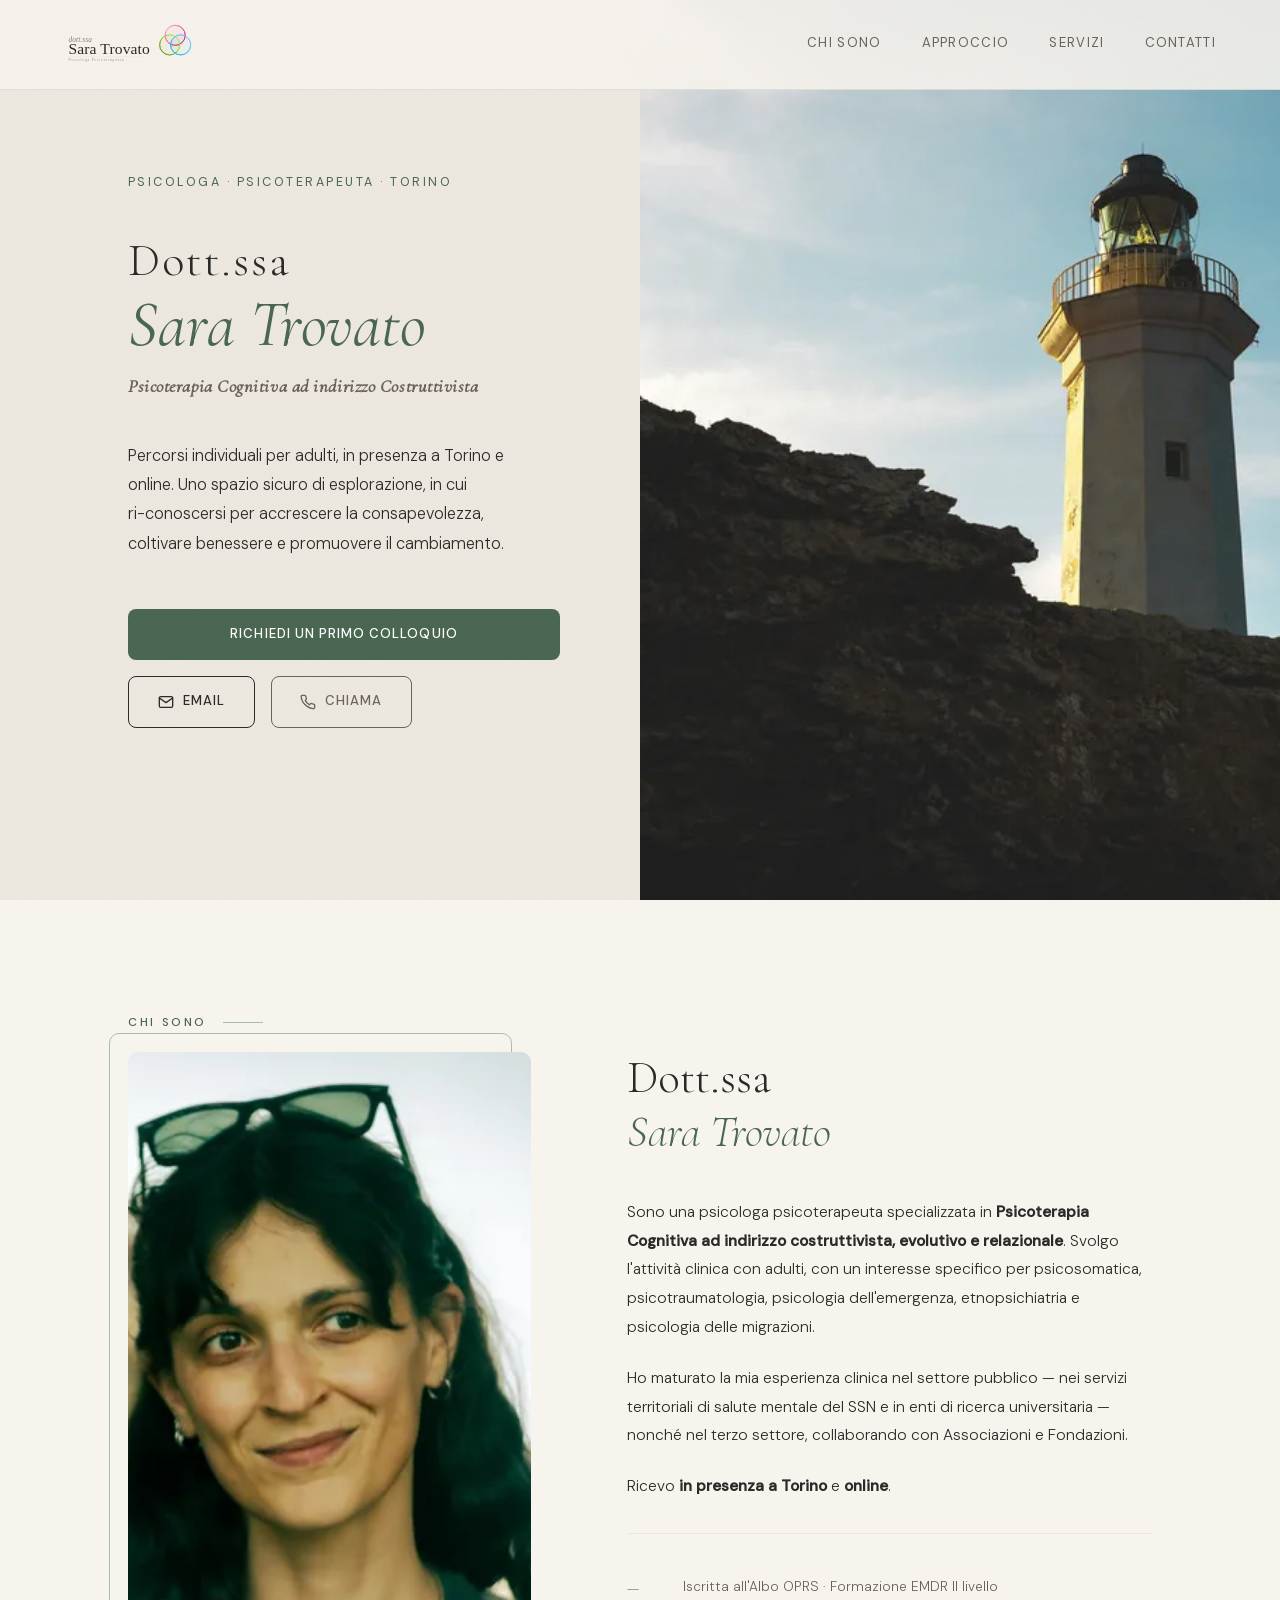
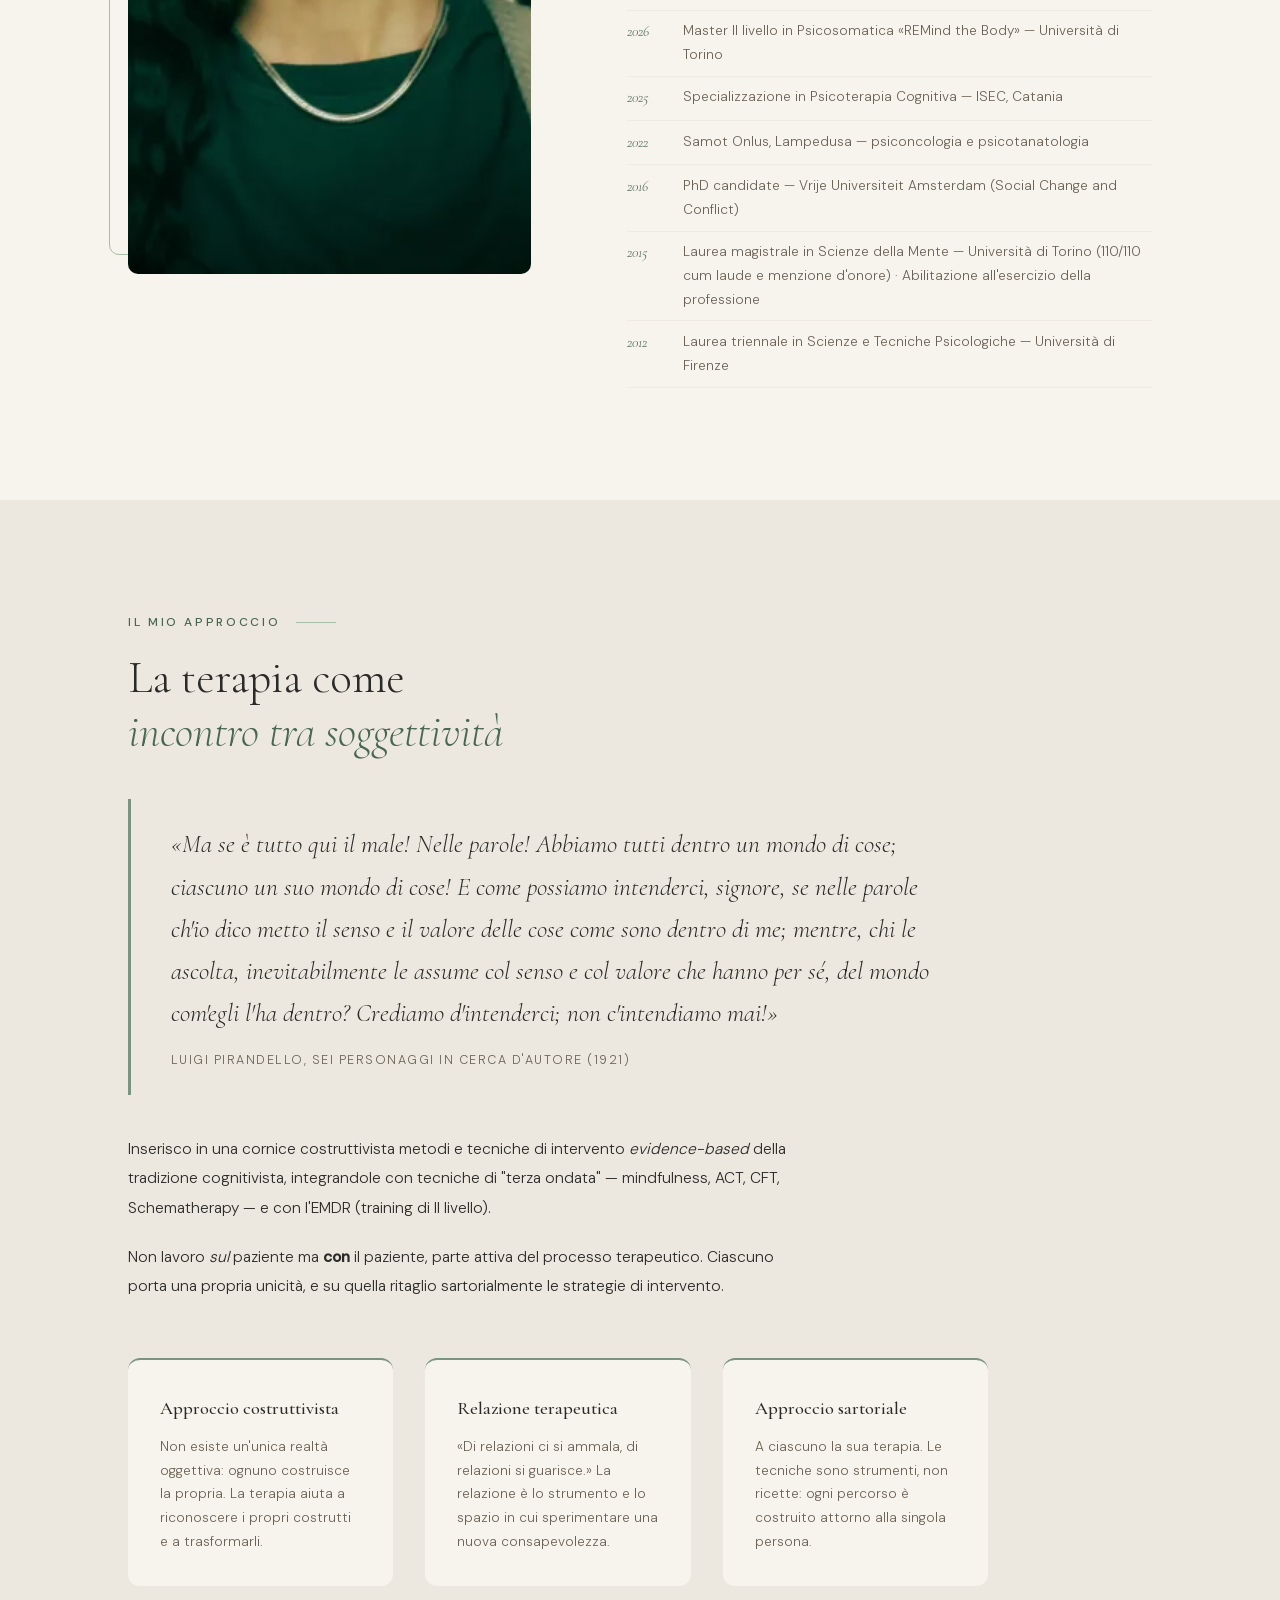
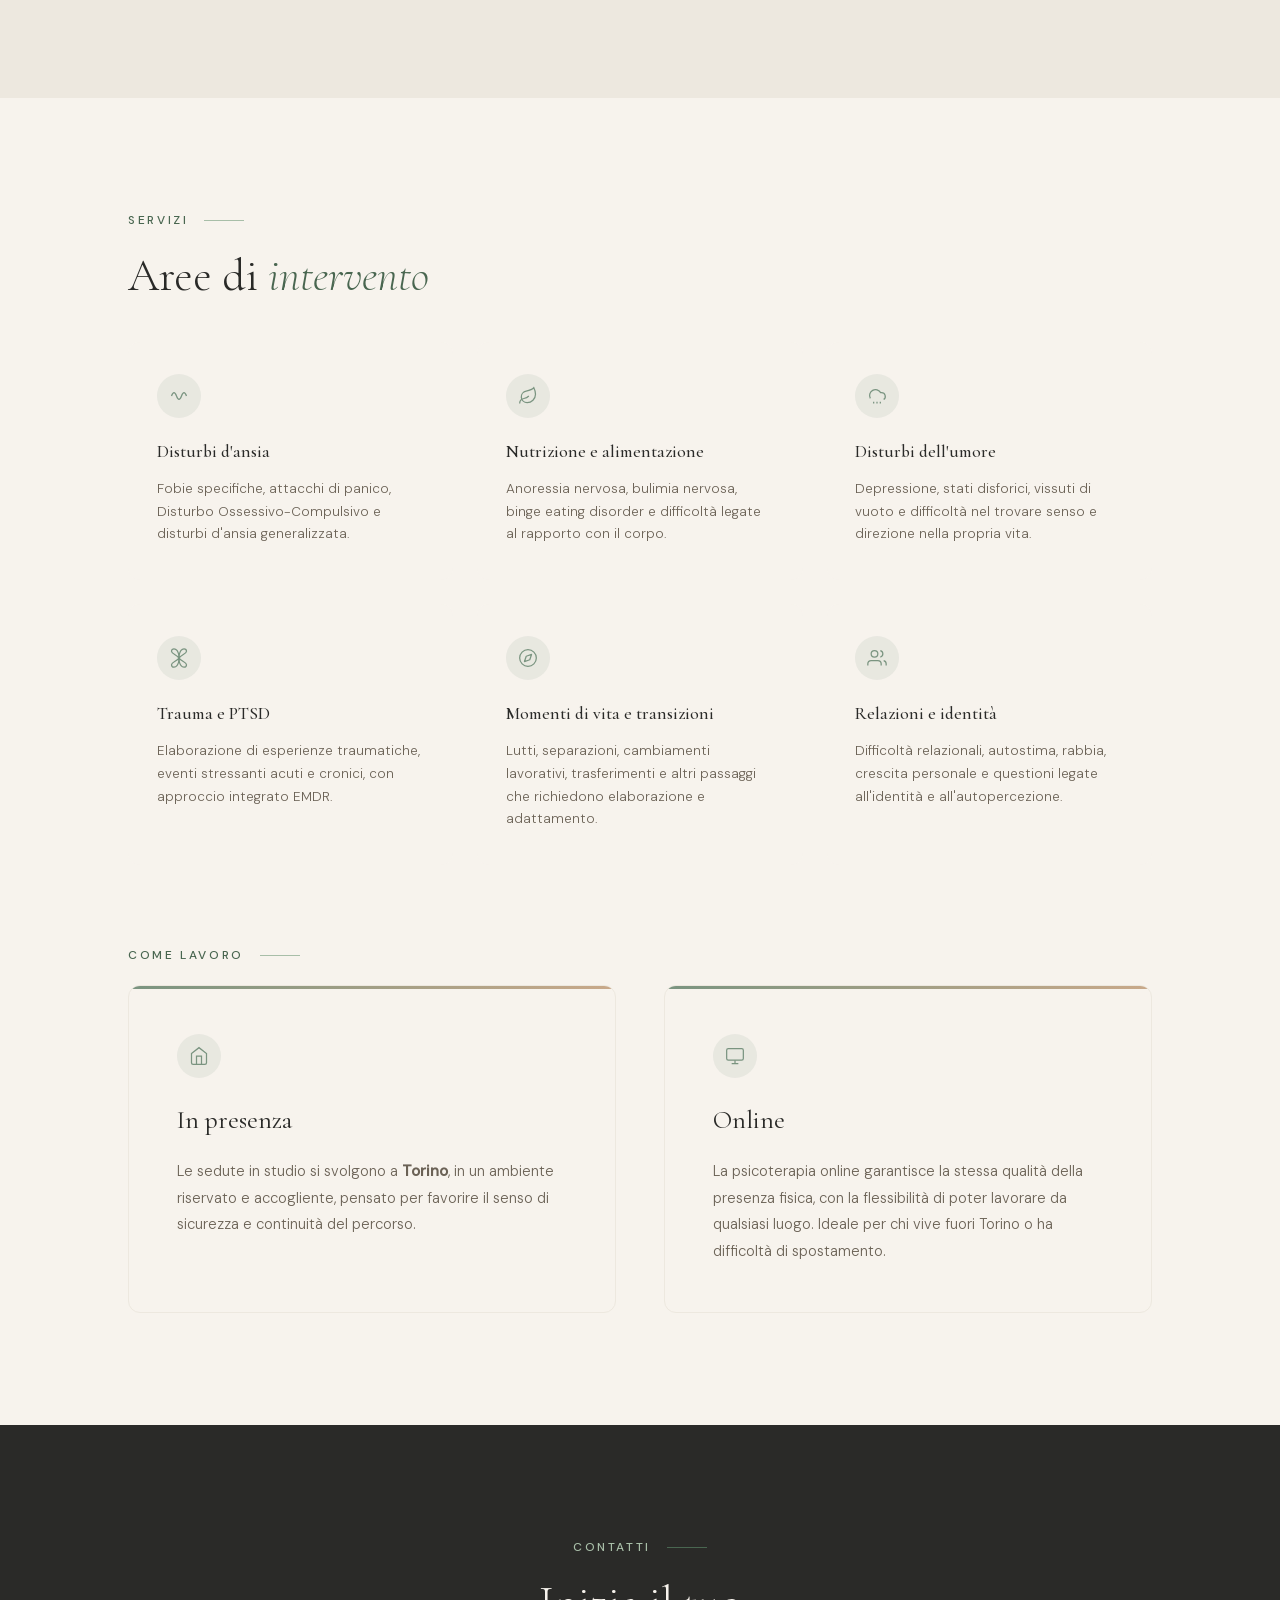
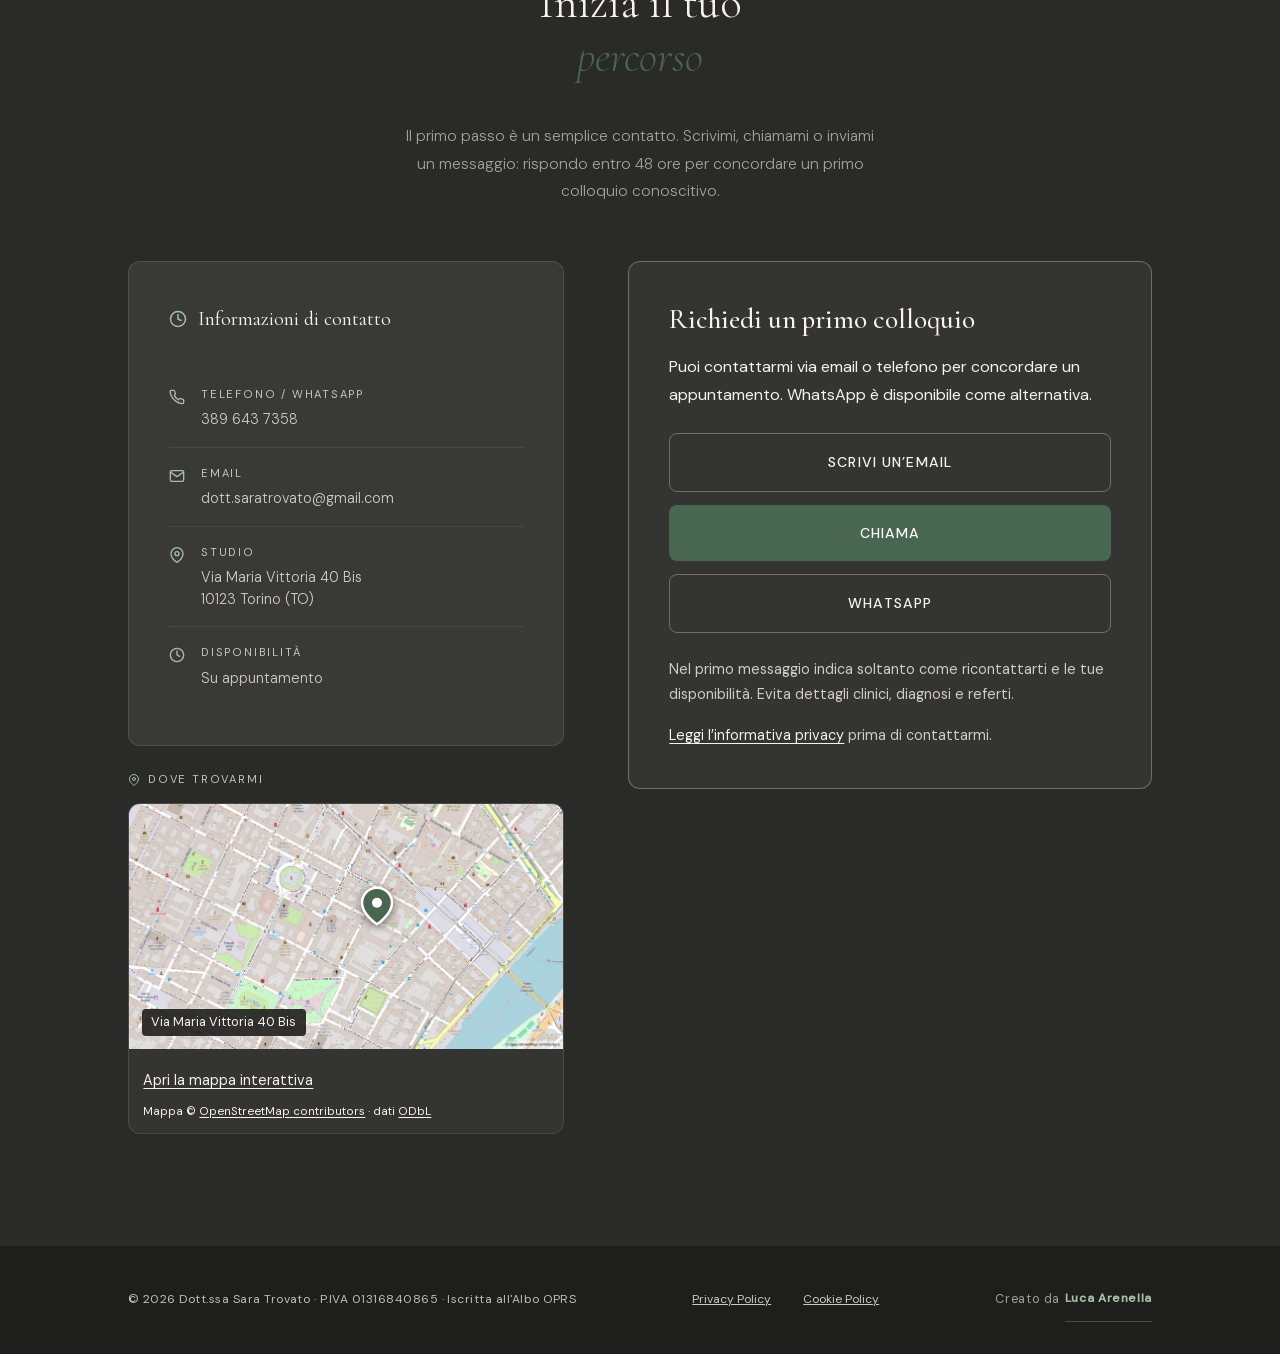
==== commit 38de39d5: "Show local static map preview for studio" ====
--- a/index.html
+++ b/index.html
@@ -321,8 +321,16 @@
             <svg aria-hidden="true" focusable="false" viewBox="0 0 24 24"><path d="M21 10c0 7-9 13-9 13s-9-6-9-13a9 9 0 0 1 18 0z"/><circle cx="12" cy="10" r="3"/></svg>
             Dove trovarmi
           </div>
-          <div class="map-wrap map-link">
-            <a href="https://www.openstreetmap.org/?mlat=45.0650343&amp;mlon=7.6922580#map=17/45.0650343/7.6922580" target="_blank" rel="noopener noreferrer">Apri la mappa su OpenStreetMap <span class="sr-only">(si apre in una nuova scheda)</span></a>
+          <div class="map-wrap">
+            <a class="map-preview" href="https://www.openstreetmap.org/?mlat=45.0650343&amp;mlon=7.6922580#map=17/45.0650343/7.6922580" target="_blank" rel="noopener noreferrer" aria-label="Apri la mappa interattiva dello studio su OpenStreetMap (nuova scheda)">
+              <img src="img/mappa-studio.webp" alt="Mappa statica delle vie attorno allo studio in Via Maria Vittoria 40 Bis, Torino" width="1751" height="989" loading="lazy" decoding="async" />
+              <svg class="map-marker" aria-hidden="true" focusable="false" viewBox="0 0 24 24"><path d="M21 10c0 7-9 13-9 13S3 17 3 10a9 9 0 0 1 18 0z"/><circle cx="12" cy="10" r="3"/></svg>
+              <span class="map-preview-caption" aria-hidden="true">Via Maria Vittoria 40 Bis</span>
+            </a>
+            <div class="map-details">
+              <a class="map-open" href="https://www.openstreetmap.org/?mlat=45.0650343&amp;mlon=7.6922580#map=17/45.0650343/7.6922580" target="_blank" rel="noopener noreferrer">Apri la mappa interattiva <span class="sr-only">(si apre in una nuova scheda)</span></a>
+              <span class="map-attribution">Mappa © <a href="https://www.openstreetmap.org/copyright" target="_blank" rel="noopener noreferrer">OpenStreetMap contributors</a> · dati <a href="https://opendatacommons.org/licenses/odbl/1-0/" target="_blank" rel="noopener noreferrer">ODbL</a></span>
+            </div>
           </div>
         </div>
       </div>
--- a/styles.css
+++ b/styles.css
@@ -550,10 +550,11 @@
 a.info-row:hover .info-row-value { color: var(--sage-lt); }
 
 .map-wrap {
-  margin-top: 2rem;
+  margin-top: .8rem;
   border-radius: 12px;
   overflow: hidden;
   border: 1px solid rgba(247,243,237,.1);
+  background: rgba(255,255,255,.05);
 }
 .map-label {
   font-size: .7rem; letter-spacing: .16em; text-transform: uppercase;
@@ -690,9 +691,24 @@
 .direct-contact-buttons { display: flex; flex-wrap: wrap; gap: .8rem; margin: 1.5rem 0; }
 .direct-contact-buttons .btn { width: 100%; min-height: 44px; }
 .contact-note { font-size: .9rem; color: rgba(247,243,237,.8); margin-top: 1rem; }
-.contact-note a, .map-link a { color: var(--cream); text-underline-offset: .2em; }
-.map-link { padding: 1.2rem; text-align: left; }
-.map-link a { display: inline-flex; align-items: center; min-height: 44px; }
+.contact-note a, .map-details a { color: var(--cream); text-underline-offset: .2em; }
+.map-preview { display: block; position: relative; overflow: hidden; aspect-ratio: 1751 / 989; }
+.map-preview img { display: block; width: 100%; height: 100%; object-fit: cover; }
+.map-preview:focus-visible { outline: 3px solid var(--cream); outline-offset: -5px; }
+.map-marker {
+  position: absolute; left: 57%; top: 50%; width: 40px; height: 40px;
+  transform: translate(-50%, -100%); fill: var(--sage-dk); stroke: white;
+  stroke-width: 1.5; filter: drop-shadow(0 2px 4px rgba(0,0,0,.5));
+}
+.map-marker circle { fill: white; stroke: none; }
+.map-preview-caption {
+  position: absolute; left: .8rem; bottom: .8rem; padding: .35rem .6rem;
+  border-radius: 4px; color: var(--cream); background: rgba(30,30,28,.9);
+  font-size: .8rem; line-height: 1.3;
+}
+.map-details { display: flex; flex-direction: column; align-items: flex-start; padding: .6rem .9rem .8rem; }
+.map-open { display: inline-flex; align-items: center; min-height: 44px; font-size: .9rem; }
+.map-attribution { font-size: .72rem; line-height: 1.5; color: var(--cream); }
 .policy-content { overflow-wrap: anywhere; }
 .policy-content a { color: var(--sage-dk); text-underline-offset: .2em; }
 .cookie-table { table-layout: fixed; }
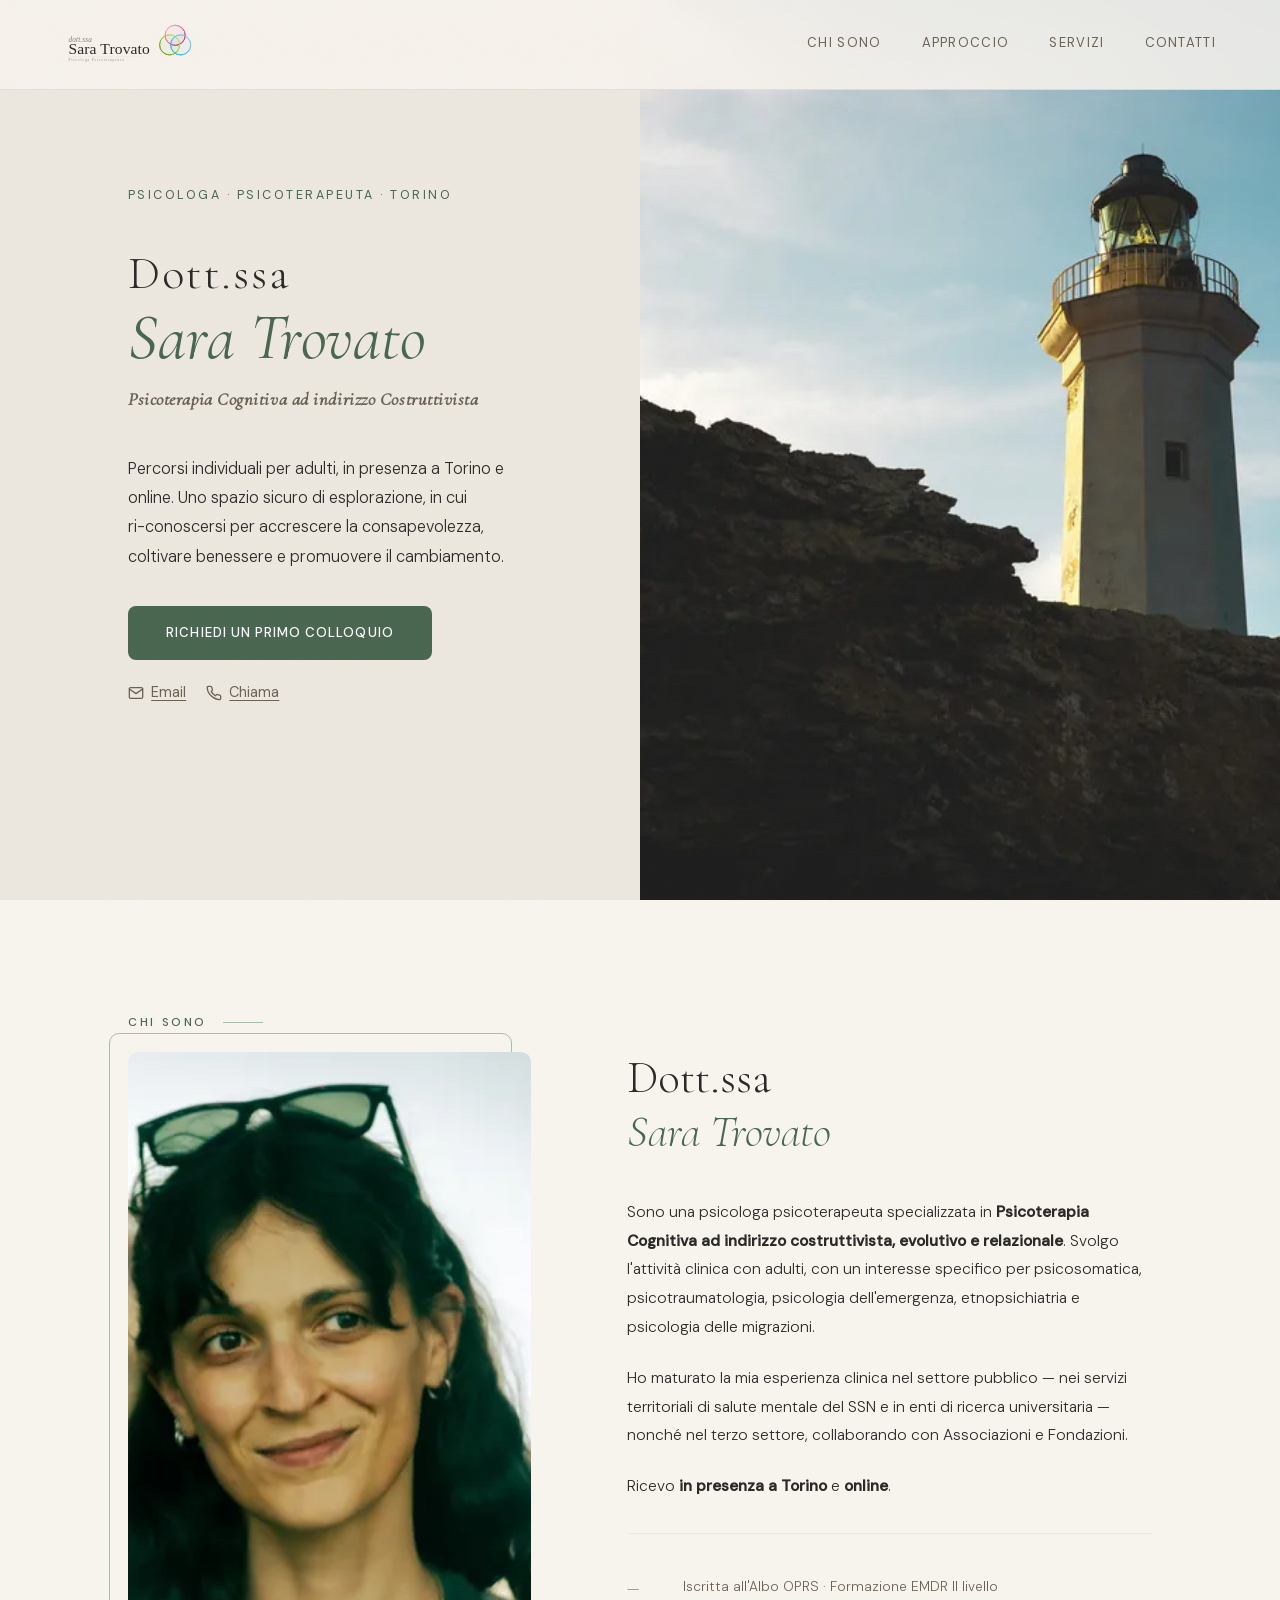
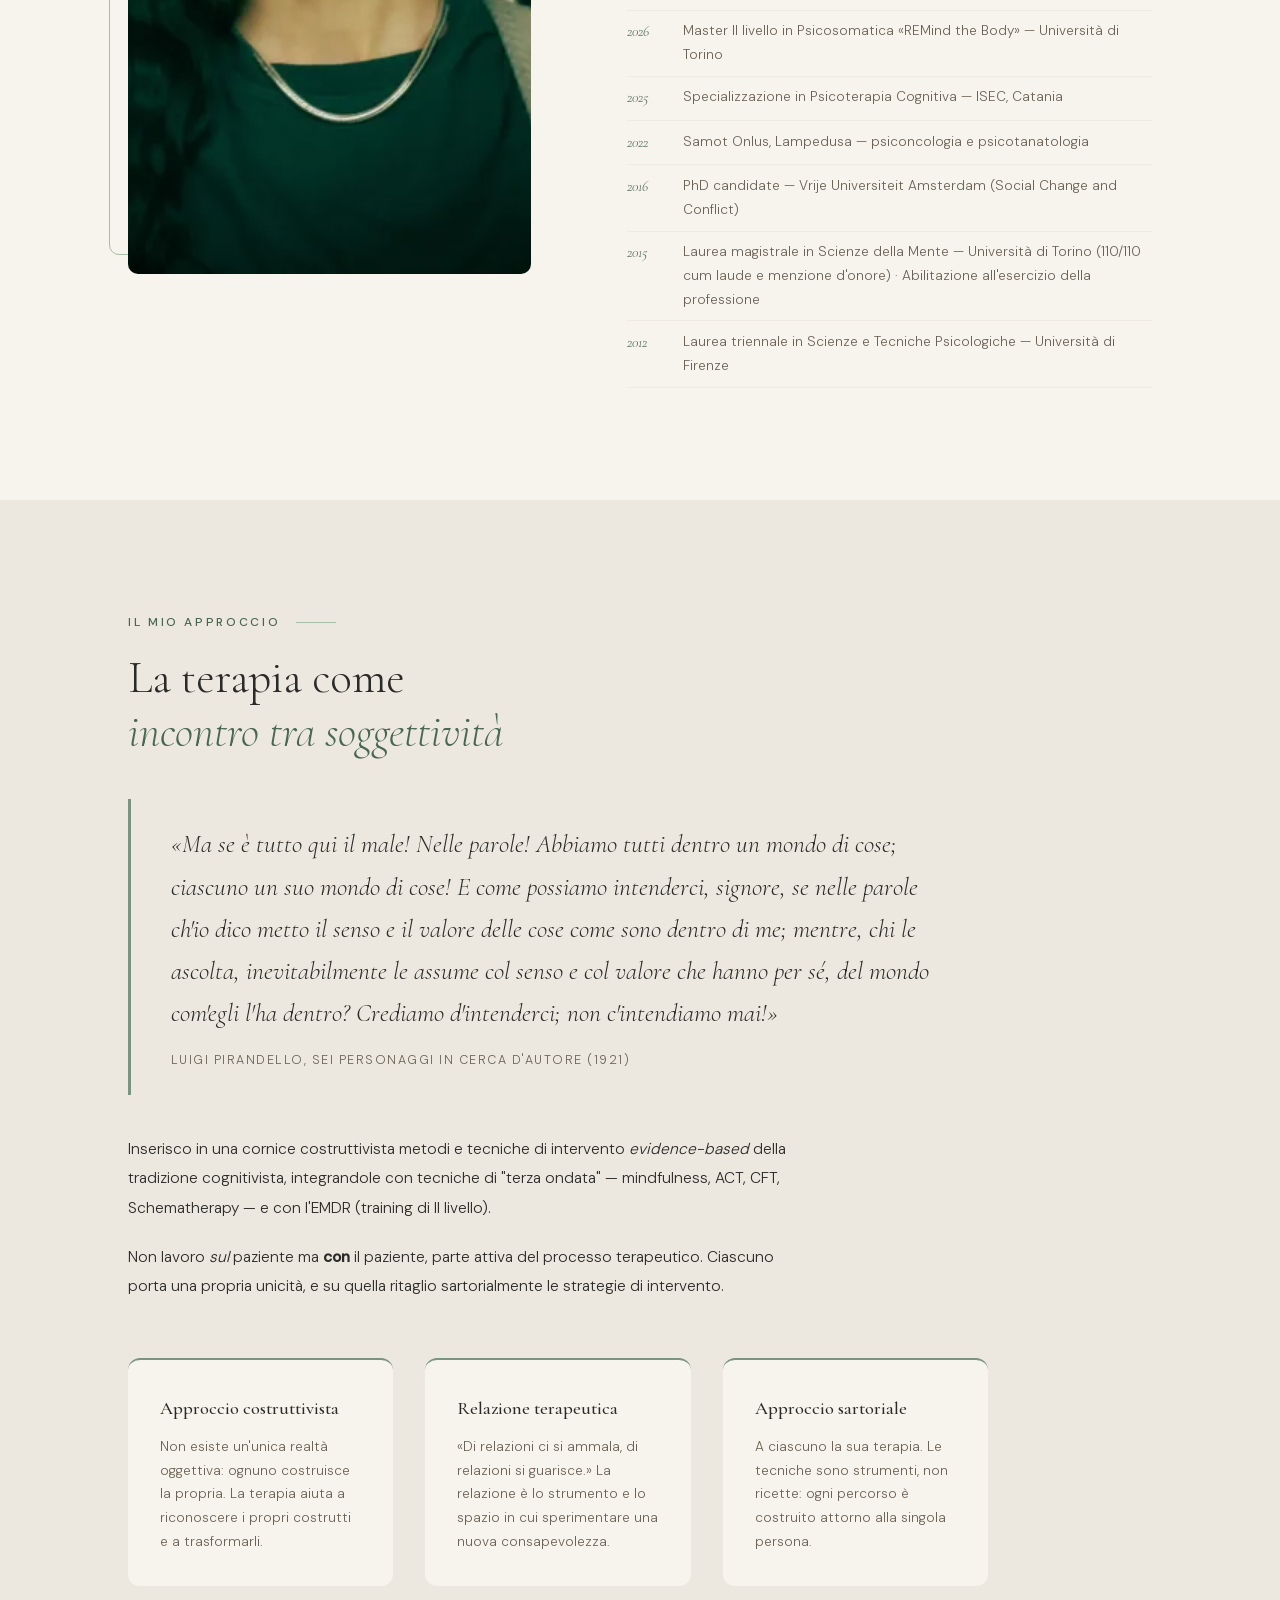
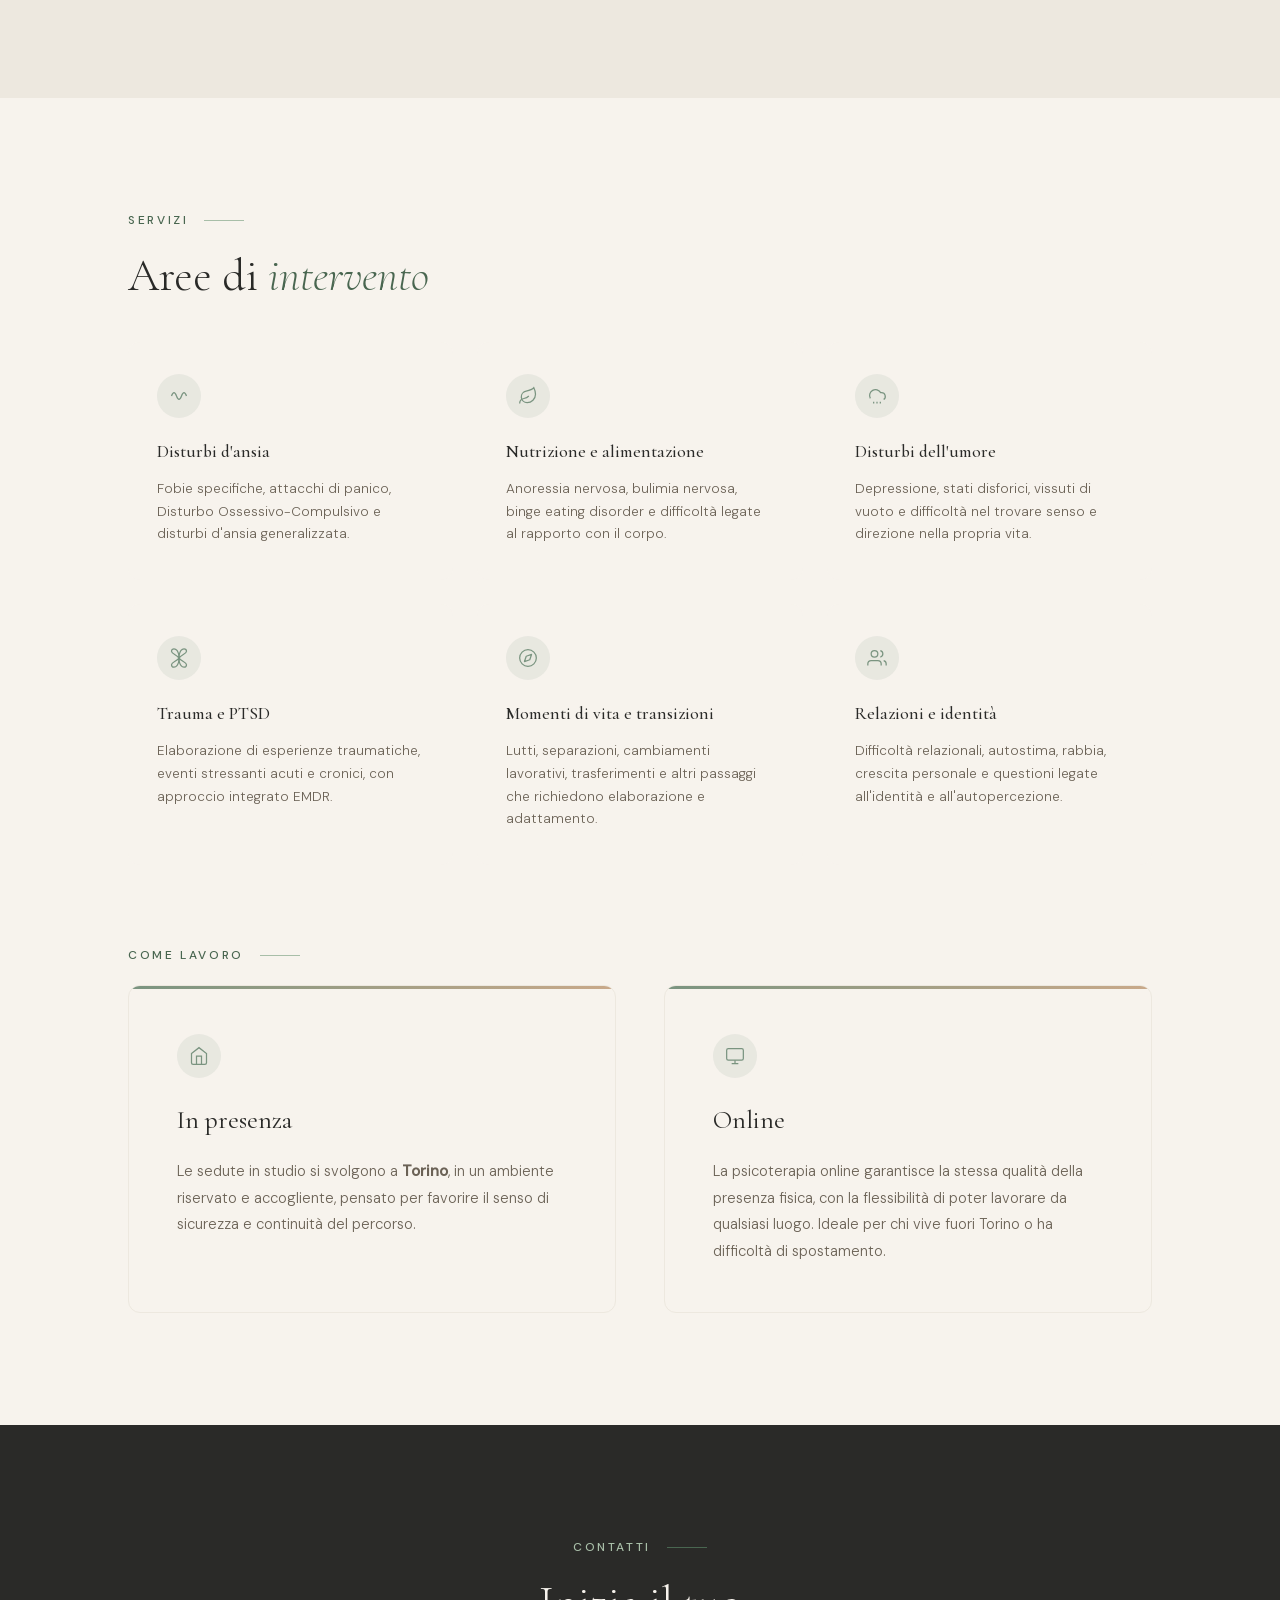
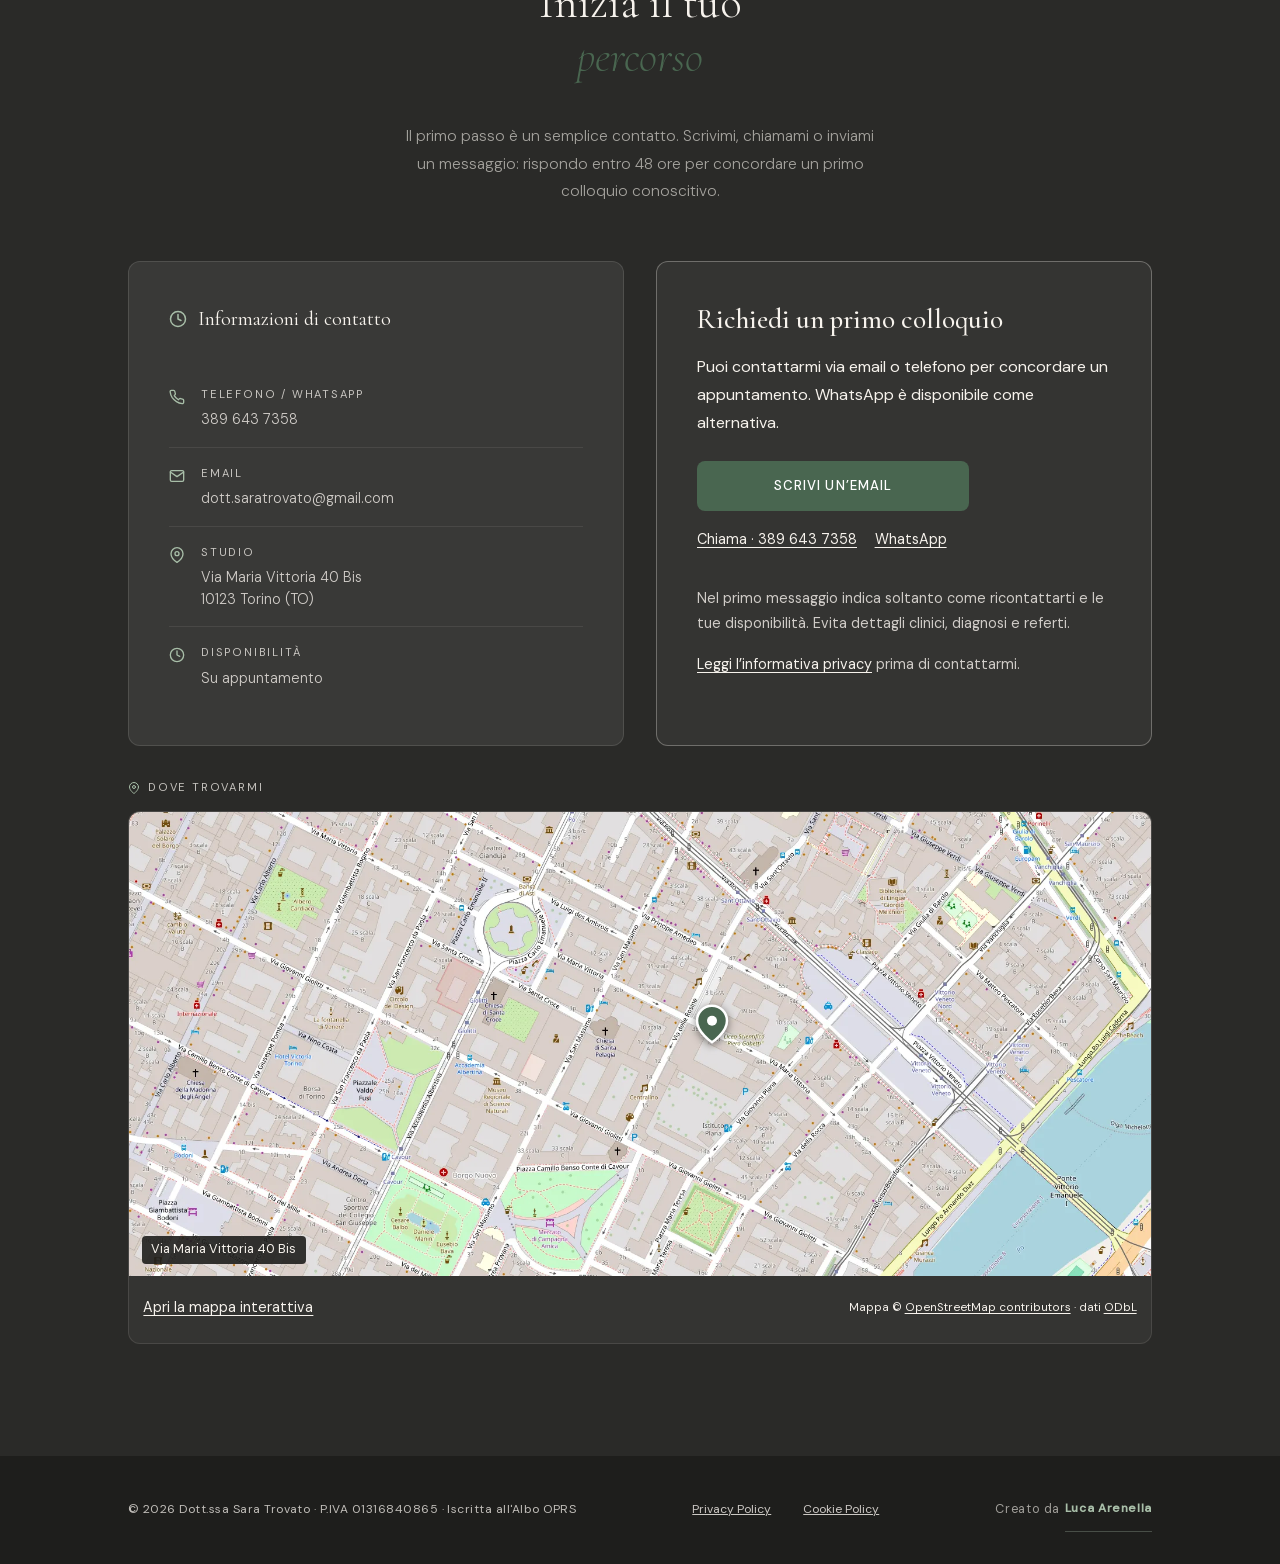
==== commit 2142bbf8: "Refine contact actions and map layout" ====
--- a/index.html
+++ b/index.html
@@ -103,14 +103,16 @@
       <p class="hero-tagline">Percorsi individuali per adulti, in presenza a Torino e online. Uno spazio sicuro di esplorazione, in cui <nobr>ri-conoscersi</nobr> per accrescere la consapevolezza, coltivare benessere e promuovere il cambiamento.</p>
       <div class="hero-cta">
         <a class="btn btn-primary" href="#primo-colloquio">Richiedi un primo colloquio</a>
-        <a class="btn btn-email" href="mailto:dott.saratrovato@gmail.com">
-          <svg aria-hidden="true" focusable="false" class="icon" viewBox="0 0 24 24"><path d="M4 4h16c1.1 0 2 .9 2 2v12c0 1.1-.9 2-2 2H4c-1.1 0-2-.9-2-2V6c0-1.1.9-2 2-2z"/><polyline points="22,6 12,13 2,6"/></svg>
-          Email
-        </a>
-        <a class="btn btn-tel" href="tel:+393896437358">
-          <svg aria-hidden="true" focusable="false" class="icon" viewBox="0 0 24 24"><path d="M22 16.92v3a2 2 0 0 1-2.18 2 19.79 19.79 0 0 1-8.63-3.07A19.5 19.5 0 0 1 4.82 13a19.79 19.79 0 0 1-3.07-8.67A2 2 0 0 1 3.77 2h3a2 2 0 0 1 2 1.72 12.84 12.84 0 0 0 .7 2.81 2 2 0 0 1-.45 2.11L7.91 9.91a16 16 0 0 0 6.18 6.18l1.27-1.27a2 2 0 0 1 2.11-.45 12.84 12.84 0 0 0 2.81.7A2 2 0 0 1 22 16.92z"/></svg>
-          Chiama
-        </a>
+        <div class="hero-secondary-links">
+          <a class="hero-contact-link" href="mailto:dott.saratrovato@gmail.com">
+            <svg aria-hidden="true" focusable="false" class="icon" viewBox="0 0 24 24"><path d="M4 4h16c1.1 0 2 .9 2 2v12c0 1.1-.9 2-2 2H4c-1.1 0-2-.9-2-2V6c0-1.1.9-2 2-2z"/><polyline points="22,6 12,13 2,6"/></svg>
+            Email
+          </a>
+          <a class="hero-contact-link" href="tel:+393896437358">
+            <svg aria-hidden="true" focusable="false" class="icon" viewBox="0 0 24 24"><path d="M22 16.92v3a2 2 0 0 1-2.18 2 19.79 19.79 0 0 1-8.63-3.07A19.5 19.5 0 0 1 4.82 13a19.79 19.79 0 0 1-3.07-8.67A2 2 0 0 1 3.77 2h3a2 2 0 0 1 2 1.72 12.84 12.84 0 0 0 .7 2.81 2 2 0 0 1-.45 2.11L7.91 9.91a16 16 0 0 0 6.18 6.18l1.27-1.27a2 2 0 0 1 2.11-.45 12.84 12.84 0 0 0 2.81.7A2 2 0 0 1 22 16.92z"/></svg>
+            Chiama
+          </a>
+        </div>
       </div>
     </div>
 
@@ -274,63 +276,41 @@
 
     <div class="contatti-grid">
 
-      <!-- COLONNA SINISTRA: info + mappa -->
-      <div>
-        <div class="contatti-info-card">
-          <h3>
-            <svg aria-hidden="true" focusable="false" viewBox="0 0 24 24"><circle cx="12" cy="12" r="10"/><polyline points="12 6 12 12 16 14"/></svg>
-            Informazioni di contatto
-          </h3>
-
-          <a class="info-row" href="tel:+393896437358">
-            <svg aria-hidden="true" focusable="false" viewBox="0 0 24 24"><path d="M22 16.92v3a2 2 0 0 1-2.18 2 19.79 19.79 0 0 1-8.63-3.07A19.5 19.5 0 0 1 4.82 13a19.79 19.79 0 0 1-3.07-8.67A2 2 0 0 1 3.77 2h3a2 2 0 0 1 2 1.72 12.84 12.84 0 0 0 .7 2.81 2 2 0 0 1-.45 2.11L7.91 9.91a16 16 0 0 0 6.18 6.18l1.27-1.27a2 2 0 0 1 2.11-.45 12.84 12.84 0 0 0 2.81.7A2 2 0 0 1 22 16.92z"/></svg>
-            <div class="info-row-text">
-              <span class="info-row-label">Telefono / WhatsApp</span>
-              <span class="info-row-value">389 643 7358</span>
-            </div>
-          </a>
-
-          <a class="info-row" href="mailto:dott.saratrovato@gmail.com">
-            <svg aria-hidden="true" focusable="false" viewBox="0 0 24 24"><path d="M4 4h16c1.1 0 2 .9 2 2v12c0 1.1-.9 2-2 2H4c-1.1 0-2-.9-2-2V6c0-1.1.9-2 2-2z"/><polyline points="22,6 12,13 2,6"/></svg>
-            <div class="info-row-text">
-              <span class="info-row-label">Email</span>
-              <span class="info-row-value">dott.saratrovato@gmail.com</span>
-            </div>
-          </a>
-
-          <div class="info-row">
-            <svg aria-hidden="true" focusable="false" viewBox="0 0 24 24"><path d="M21 10c0 7-9 13-9 13s-9-6-9-13a9 9 0 0 1 18 0z"/><circle cx="12" cy="10" r="3"/></svg>
-            <div class="info-row-text">
-              <span class="info-row-label">Studio</span>
-              <span class="info-row-value">Via Maria Vittoria 40 Bis<br>10123 Torino (TO)</span>
-            </div>
-          </div>
-
-          <div class="info-row">
-            <svg aria-hidden="true" focusable="false" viewBox="0 0 24 24"><circle cx="12" cy="12" r="10"/><polyline points="12 6 12 12 16 14"/></svg>
-            <div class="info-row-text">
-              <span class="info-row-label">Disponibilità</span>
-              <span class="info-row-value">Su appuntamento</span>
-            </div>
-          </div>
-        </div>
-
-        <!-- MAPPA -->
-        <div style="margin-top:1.5rem;">
-          <div class="map-label">
-            <svg aria-hidden="true" focusable="false" viewBox="0 0 24 24"><path d="M21 10c0 7-9 13-9 13s-9-6-9-13a9 9 0 0 1 18 0z"/><circle cx="12" cy="10" r="3"/></svg>
-            Dove trovarmi
-          </div>
-          <div class="map-wrap">
-            <a class="map-preview" href="https://www.openstreetmap.org/?mlat=45.0650343&amp;mlon=7.6922580#map=17/45.0650343/7.6922580" target="_blank" rel="noopener noreferrer" aria-label="Apri la mappa interattiva dello studio su OpenStreetMap (nuova scheda)">
-              <img src="img/mappa-studio.webp" alt="Mappa statica delle vie attorno allo studio in Via Maria Vittoria 40 Bis, Torino" width="1751" height="989" loading="lazy" decoding="async" />
-              <svg class="map-marker" aria-hidden="true" focusable="false" viewBox="0 0 24 24"><path d="M21 10c0 7-9 13-9 13S3 17 3 10a9 9 0 0 1 18 0z"/><circle cx="12" cy="10" r="3"/></svg>
-              <span class="map-preview-caption" aria-hidden="true">Via Maria Vittoria 40 Bis</span>
-            </a>
-            <div class="map-details">
-              <a class="map-open" href="https://www.openstreetmap.org/?mlat=45.0650343&amp;mlon=7.6922580#map=17/45.0650343/7.6922580" target="_blank" rel="noopener noreferrer">Apri la mappa interattiva <span class="sr-only">(si apre in una nuova scheda)</span></a>
-              <span class="map-attribution">Mappa © <a href="https://www.openstreetmap.org/copyright" target="_blank" rel="noopener noreferrer">OpenStreetMap contributors</a> · dati <a href="https://opendatacommons.org/licenses/odbl/1-0/" target="_blank" rel="noopener noreferrer">ODbL</a></span>
-            </div>
+      <div class="contatti-info-card">
+        <h3>
+          <svg aria-hidden="true" focusable="false" viewBox="0 0 24 24"><circle cx="12" cy="12" r="10"/><polyline points="12 6 12 12 16 14"/></svg>
+          Informazioni di contatto
+        </h3>
+
+        <a class="info-row" href="tel:+393896437358">
+          <svg aria-hidden="true" focusable="false" viewBox="0 0 24 24"><path d="M22 16.92v3a2 2 0 0 1-2.18 2 19.79 19.79 0 0 1-8.63-3.07A19.5 19.5 0 0 1 4.82 13a19.79 19.79 0 0 1-3.07-8.67A2 2 0 0 1 3.77 2h3a2 2 0 0 1 2 1.72 12.84 12.84 0 0 0 .7 2.81 2 2 0 0 1-.45 2.11L7.91 9.91a16 16 0 0 0 6.18 6.18l1.27-1.27a2 2 0 0 1 2.11-.45 12.84 12.84 0 0 0 2.81.7A2 2 0 0 1 22 16.92z"/></svg>
+          <div class="info-row-text">
+            <span class="info-row-label">Telefono / WhatsApp</span>
+            <span class="info-row-value">389 643 7358</span>
+          </div>
+        </a>
+
+        <a class="info-row" href="mailto:dott.saratrovato@gmail.com">
+          <svg aria-hidden="true" focusable="false" viewBox="0 0 24 24"><path d="M4 4h16c1.1 0 2 .9 2 2v12c0 1.1-.9 2-2 2H4c-1.1 0-2-.9-2-2V6c0-1.1.9-2 2-2z"/><polyline points="22,6 12,13 2,6"/></svg>
+          <div class="info-row-text">
+            <span class="info-row-label">Email</span>
+            <span class="info-row-value">dott.saratrovato@gmail.com</span>
+          </div>
+        </a>
+
+        <div class="info-row">
+          <svg aria-hidden="true" focusable="false" viewBox="0 0 24 24"><path d="M21 10c0 7-9 13-9 13s-9-6-9-13a9 9 0 0 1 18 0z"/><circle cx="12" cy="10" r="3"/></svg>
+          <div class="info-row-text">
+            <span class="info-row-label">Studio</span>
+            <span class="info-row-value">Via Maria Vittoria 40 Bis<br>10123 Torino (TO)</span>
+          </div>
+        </div>
+
+        <div class="info-row">
+          <svg aria-hidden="true" focusable="false" viewBox="0 0 24 24"><circle cx="12" cy="12" r="10"/><polyline points="12 6 12 12 16 14"/></svg>
+          <div class="info-row-text">
+            <span class="info-row-label">Disponibilità</span>
+            <span class="info-row-value">Su appuntamento</span>
           </div>
         </div>
       </div>
@@ -339,13 +319,33 @@
       <div class="contatti-direct-card" id="primo-colloquio">
         <h3>Richiedi un primo colloquio</h3>
         <p>Puoi contattarmi via email o telefono per concordare un appuntamento. WhatsApp è disponibile come alternativa.</p>
-        <div class="direct-contact-buttons">
-          <a class="btn btn-contact-email" href="mailto:dott.saratrovato@gmail.com">Scrivi un’email</a>
-          <a class="btn btn-contact-tel" href="tel:+393896437358">Chiama</a>
-          <a class="btn btn-contact-email" href="https://wa.me/393896437358" target="_blank" rel="noopener noreferrer">WhatsApp</a>
+        <div class="direct-contact-actions">
+          <a class="btn btn-primary direct-contact-primary" href="mailto:dott.saratrovato@gmail.com">Scrivi un’email</a>
+          <div class="direct-contact-secondary">
+            <a href="tel:+393896437358">Chiama · 389 643 7358</a>
+            <a href="https://wa.me/393896437358" target="_blank" rel="noopener noreferrer">WhatsApp</a>
+          </div>
         </div>
         <p class="contact-note">Nel primo messaggio indica soltanto come ricontattarti e le tue disponibilità. Evita dettagli clinici, diagnosi e referti.</p>
         <p class="contact-note"><a href="privacy.html">Leggi l’informativa privacy</a> prima di contattarmi.</p>
+      </div>
+
+      <div class="map-location">
+        <div class="map-label">
+          <svg aria-hidden="true" focusable="false" viewBox="0 0 24 24"><path d="M21 10c0 7-9 13-9 13s-9-6-9-13a9 9 0 0 1 18 0z"/><circle cx="12" cy="10" r="3"/></svg>
+          Dove trovarmi
+        </div>
+        <div class="map-wrap">
+          <a class="map-preview" href="https://www.openstreetmap.org/?mlat=45.0650343&amp;mlon=7.6922580#map=17/45.0650343/7.6922580" target="_blank" rel="noopener noreferrer" aria-label="Apri la mappa interattiva dello studio su OpenStreetMap (nuova scheda)">
+            <img src="img/mappa-studio.webp" alt="Mappa statica delle vie attorno allo studio in Via Maria Vittoria 40 Bis, Torino" width="1751" height="989" loading="lazy" decoding="async" />
+            <svg class="map-marker" aria-hidden="true" focusable="false" viewBox="0 0 24 24"><path d="M21 10c0 7-9 13-9 13S3 17 3 10a9 9 0 0 1 18 0z"/><circle cx="12" cy="10" r="3"/></svg>
+            <span class="map-preview-caption" aria-hidden="true">Via Maria Vittoria 40 Bis</span>
+          </a>
+          <div class="map-details">
+            <a class="map-open" href="https://www.openstreetmap.org/?mlat=45.0650343&amp;mlon=7.6922580#map=17/45.0650343/7.6922580" target="_blank" rel="noopener noreferrer">Apri la mappa interattiva <span class="sr-only">(si apre in una nuova scheda)</span></a>
+            <span class="map-attribution">Mappa © <a href="https://www.openstreetmap.org/copyright" target="_blank" rel="noopener noreferrer">OpenStreetMap contributors</a> · dati <a href="https://opendatacommons.org/licenses/odbl/1-0/" target="_blank" rel="noopener noreferrer">ODbL</a></span>
+          </div>
+        </div>
       </div>
 
     </div>
--- a/styles.css
+++ b/styles.css
@@ -142,13 +142,14 @@
   font-weight: 300;
   color: var(--charcoal);
   max-width: 420px;
-  margin-bottom: 3.2rem;
+  margin-bottom: 2.2rem;
   line-height: 1.8;
 }
 .hero-cta {
   display: flex;
-  flex-wrap: wrap;
-  gap: 1rem;
+  flex-direction: column;
+  align-items: flex-start;
+  gap: .65rem;
 }
 .btn {
   display: inline-flex;
@@ -167,18 +168,18 @@
   border: none;
   transition: all .25s ease;
 }
-.btn-email {
-  background: transparent;
-  color: var(--charcoal);
-  border: 1.5px solid var(--charcoal);
-}
-.btn-email:hover { background: var(--charcoal); color: var(--cream); transform: translateY(-2px); }
-.btn-tel {
-  background: transparent;
+.hero-cta .btn-primary { width: fit-content; min-width: 19rem; min-height: 54px; }
+.hero-secondary-links { display: flex; flex-wrap: wrap; gap: .25rem 1.25rem; }
+.hero-contact-link {
+  display: inline-flex;
+  align-items: center;
+  gap: .45rem;
+  min-height: 44px;
   color: var(--warm-mid);
-  border: 1.5px solid var(--warm-mid);
-}
-.btn-tel:hover { border-color: var(--warm-mid); color: var(--charcoal); }
+  font-size: .9rem;
+  text-underline-offset: .2em;
+}
+.hero-contact-link:hover { color: var(--sage-dk); }
 
 .hero-visual {
   position: relative;
@@ -433,45 +434,6 @@
   max-width: 480px;
   margin: 0 auto 3.5rem;
 }
-.contact-buttons {
-  display: flex;
-  justify-content: center;
-  flex-wrap: wrap;
-  gap: 1.2rem;
-  margin-bottom: 4rem;
-}
-.btn-contact-wa {
-  background: #25D366;
-  color: var(--white);
-  font-size: .88rem;
-  padding: 1rem 2.2rem;
-}
-.btn-contact-wa:hover { background: #1EBD59; transform: translateY(-2px); box-shadow: 0 8px 24px rgba(37,211,102,.3); }
-.btn-contact-email {
-  background: transparent;
-  color: var(--cream);
-  border: 1.5px solid rgba(247,243,237,.3);
-  font-size: .88rem;
-  padding: 1rem 2.2rem;
-}
-.btn-contact-email:hover { border-color: var(--cream); background: rgba(247,243,237,.08); transform: translateY(-2px); }
-.btn-contact-tel {
-  background: var(--sage-dk);
-  color: var(--white);
-  font-size: .88rem;
-  padding: 1rem 2.2rem;
-}
-.btn-contact-tel:hover { background: var(--sage-dk); transform: translateY(-2px); }
-.contact-info {
-  display: flex;
-  justify-content: center;
-  gap: 3rem;
-  font-size: .82rem;
-  font-weight: 300;
-  color: rgba(247,243,237,.75);
-}
-.contact-info span { display: flex; align-items: center; gap: .5rem; }
-
 /* ─── FOOTER ─── */
 footer {
   background: #1E1E1C;
@@ -511,10 +473,10 @@
 /* ─── CONTATTI GRID ─── */
 .contatti-grid {
   display: grid;
-  grid-template-columns: 1fr 1.2fr;
-  gap: 4rem;
+  grid-template-columns: repeat(2, minmax(0, 1fr));
+  gap: 2rem;
   margin-top: 3rem;
-  align-items: start;
+  align-items: stretch;
 }
 .contatti-info-card {
   background: rgba(255,255,255,.07);
@@ -593,9 +555,8 @@
   nav.scrolled .nav-logo { height: 36px; }
   section { padding: 4rem 1.5rem; }
   .hero-text { padding: 6rem 1.5rem 3rem; }
-  .hero-cta .btn { flex: 1 1 0; }
+  .hero-cta .btn-primary { width: 100%; min-width: 0; }
   .aree-grid { grid-template-columns: 1fr; }
-  .contact-info { flex-direction: column; gap: 1rem; }
   footer { padding: 2rem 1.5rem; }
 }
 
@@ -674,8 +635,8 @@
 .hero-visual picture { display: block; width: 100%; height: 100%; }
 .btn-primary { background: var(--sage-dk); color: var(--white); }
 .btn-primary:hover { background: var(--charcoal); }
-.hero-cta .btn-primary { flex-basis: 100%; }
 .hero-cta .btn { min-height: 44px; }
+.hero-cta .btn-primary { min-height: 54px; }
 .nav-name { color: var(--charcoal); }
 .footer-links { display: flex; flex-wrap: wrap; justify-content: center; gap: .5rem 2rem; }
 footer a { display: inline-flex; align-items: center; min-height: 44px; text-decoration: underline; }
@@ -688,11 +649,18 @@
   font-family: 'Cormorant Garamond', serif; font-size: 1.7rem;
   font-weight: 500; line-height: 1.3; margin-bottom: 1rem;
 }
-.direct-contact-buttons { display: flex; flex-wrap: wrap; gap: .8rem; margin: 1.5rem 0; }
-.direct-contact-buttons .btn { width: 100%; min-height: 44px; }
+.direct-contact-actions { margin: 1.5rem 0; }
+.direct-contact-primary { width: fit-content; min-width: 17rem; min-height: 48px; }
+.direct-contact-secondary { display: flex; flex-wrap: wrap; gap: .25rem 1.1rem; margin-top: .4rem; }
+.direct-contact-secondary a {
+  display: inline-flex; align-items: center; min-height: 44px;
+  color: var(--cream); font-size: .9rem; text-underline-offset: .2em;
+}
+.direct-contact-secondary a:hover { color: var(--sage-lt); }
 .contact-note { font-size: .9rem; color: rgba(247,243,237,.8); margin-top: 1rem; }
 .contact-note a, .map-details a { color: var(--cream); text-underline-offset: .2em; }
-.map-preview { display: block; position: relative; overflow: hidden; aspect-ratio: 1751 / 989; }
+.map-location { grid-column: 1 / -1; min-width: 0; text-align: left; }
+.map-preview { display: block; position: relative; overflow: hidden; aspect-ratio: 2.2 / 1; }
 .map-preview img { display: block; width: 100%; height: 100%; object-fit: cover; }
 .map-preview:focus-visible { outline: 3px solid var(--cream); outline-offset: -5px; }
 .map-marker {
@@ -706,7 +674,7 @@
   border-radius: 4px; color: var(--cream); background: rgba(30,30,28,.9);
   font-size: .8rem; line-height: 1.3;
 }
-.map-details { display: flex; flex-direction: column; align-items: flex-start; padding: .6rem .9rem .8rem; }
+.map-details { display: flex; flex-wrap: wrap; flex-direction: row; justify-content: space-between; align-items: center; gap: .25rem 1rem; padding: .6rem .9rem .8rem; }
 .map-open { display: inline-flex; align-items: center; min-height: 44px; font-size: .9rem; }
 .map-attribution { font-size: .72rem; line-height: 1.5; color: var(--cream); }
 .policy-content { overflow-wrap: anywhere; }
@@ -726,6 +694,8 @@
   .mobile-nav-item span { font-family: 'DM Sans', sans-serif; font-size: .75rem; letter-spacing: 0; text-transform: none; }
   .mobile-nav-item svg { width: 16px; height: 16px; color: var(--sage-dk); }
   .hero-text { padding-top: 9rem; }
+  .map-preview { aspect-ratio: 1.5 / 1; }
+  .map-marker { left: 59%; }
   .contatti-info-card, .contatti-direct-card { padding: 1.5rem; }
   .policy-content { padding-top: 10rem; }
   #scroll-top { display: none; }
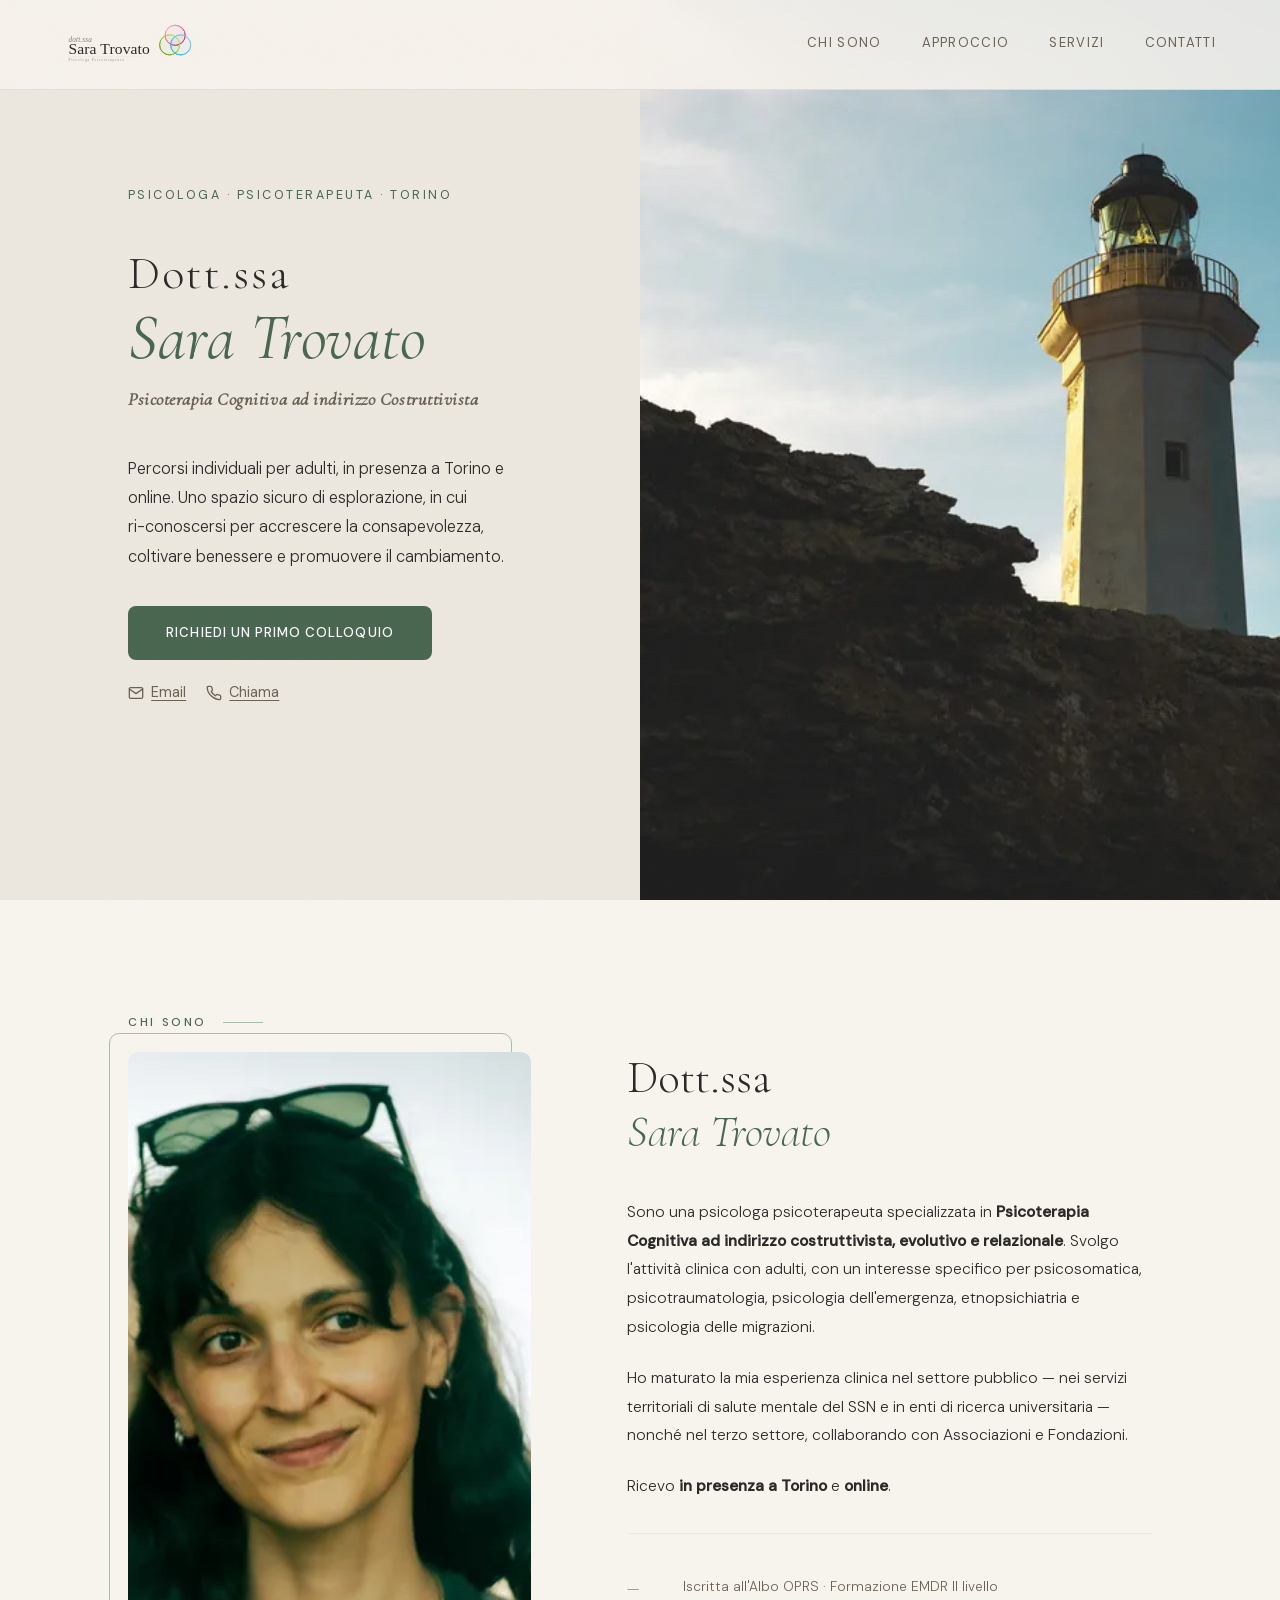
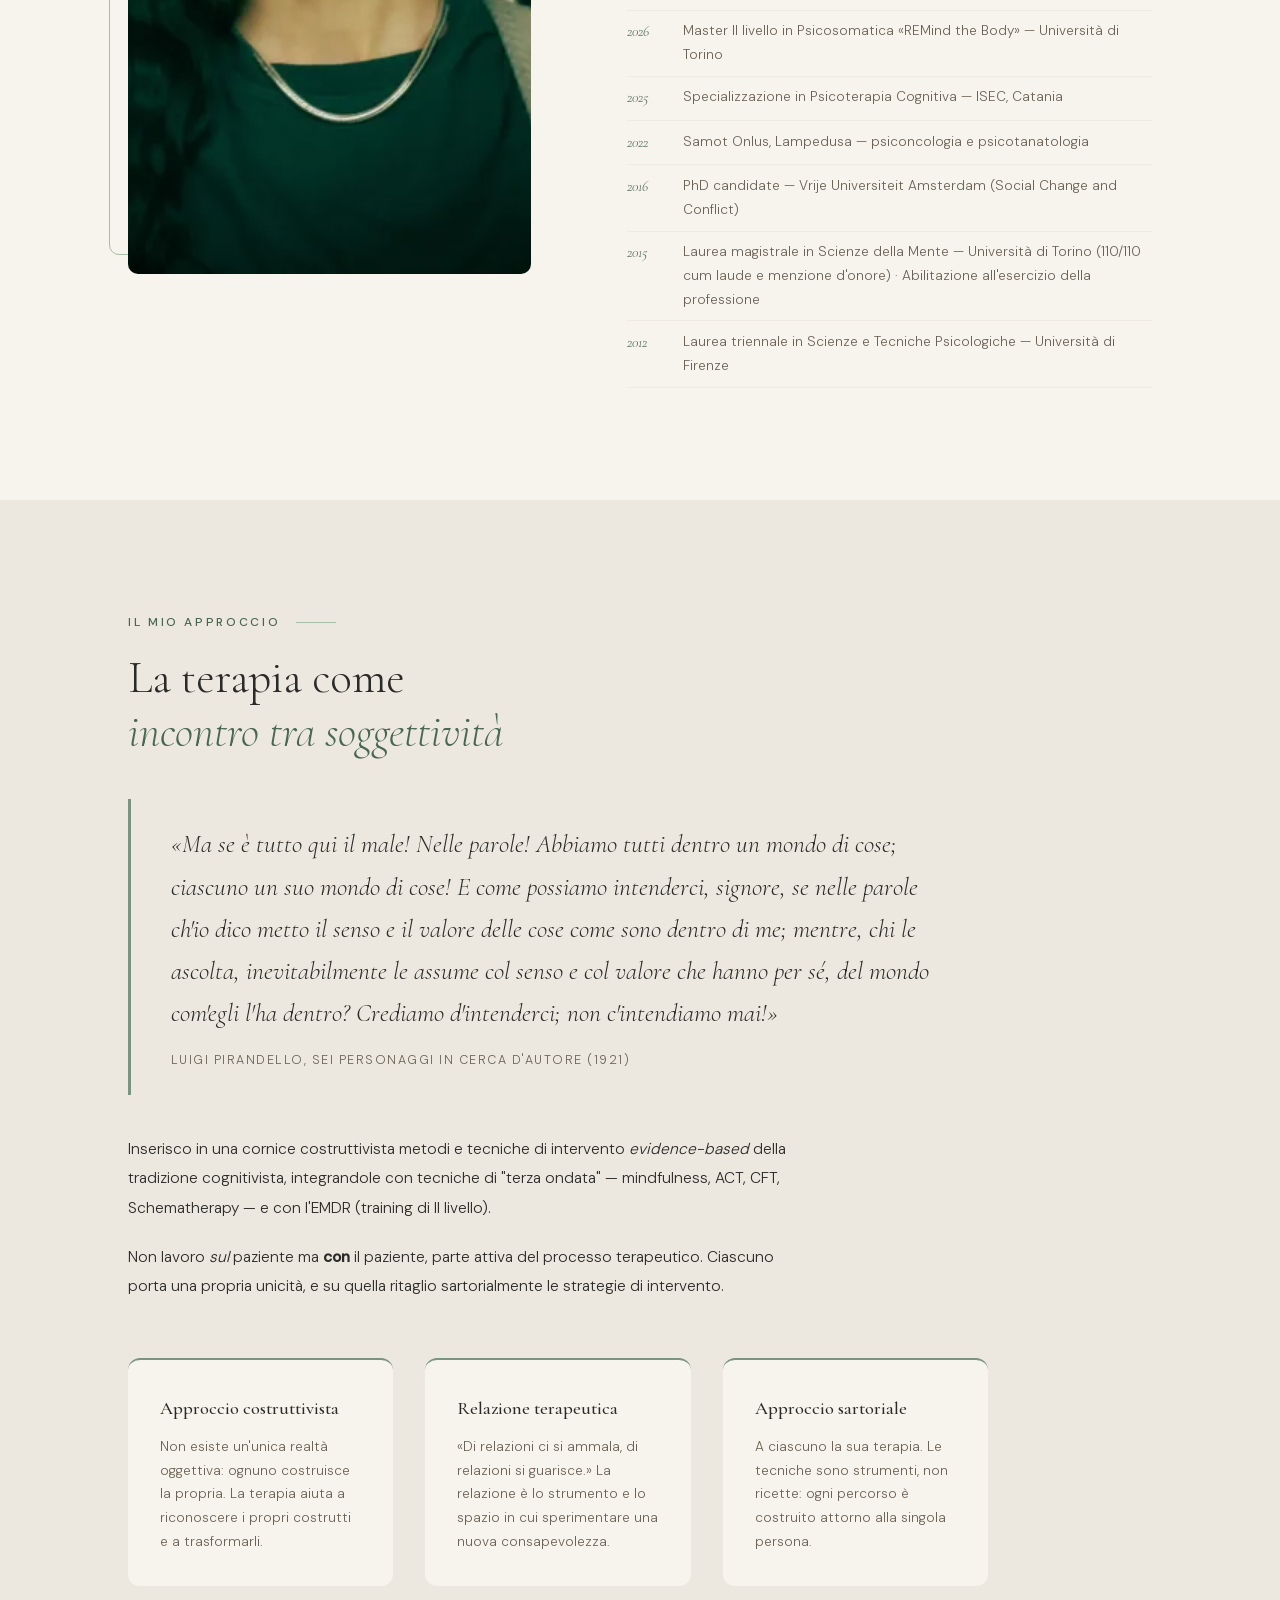
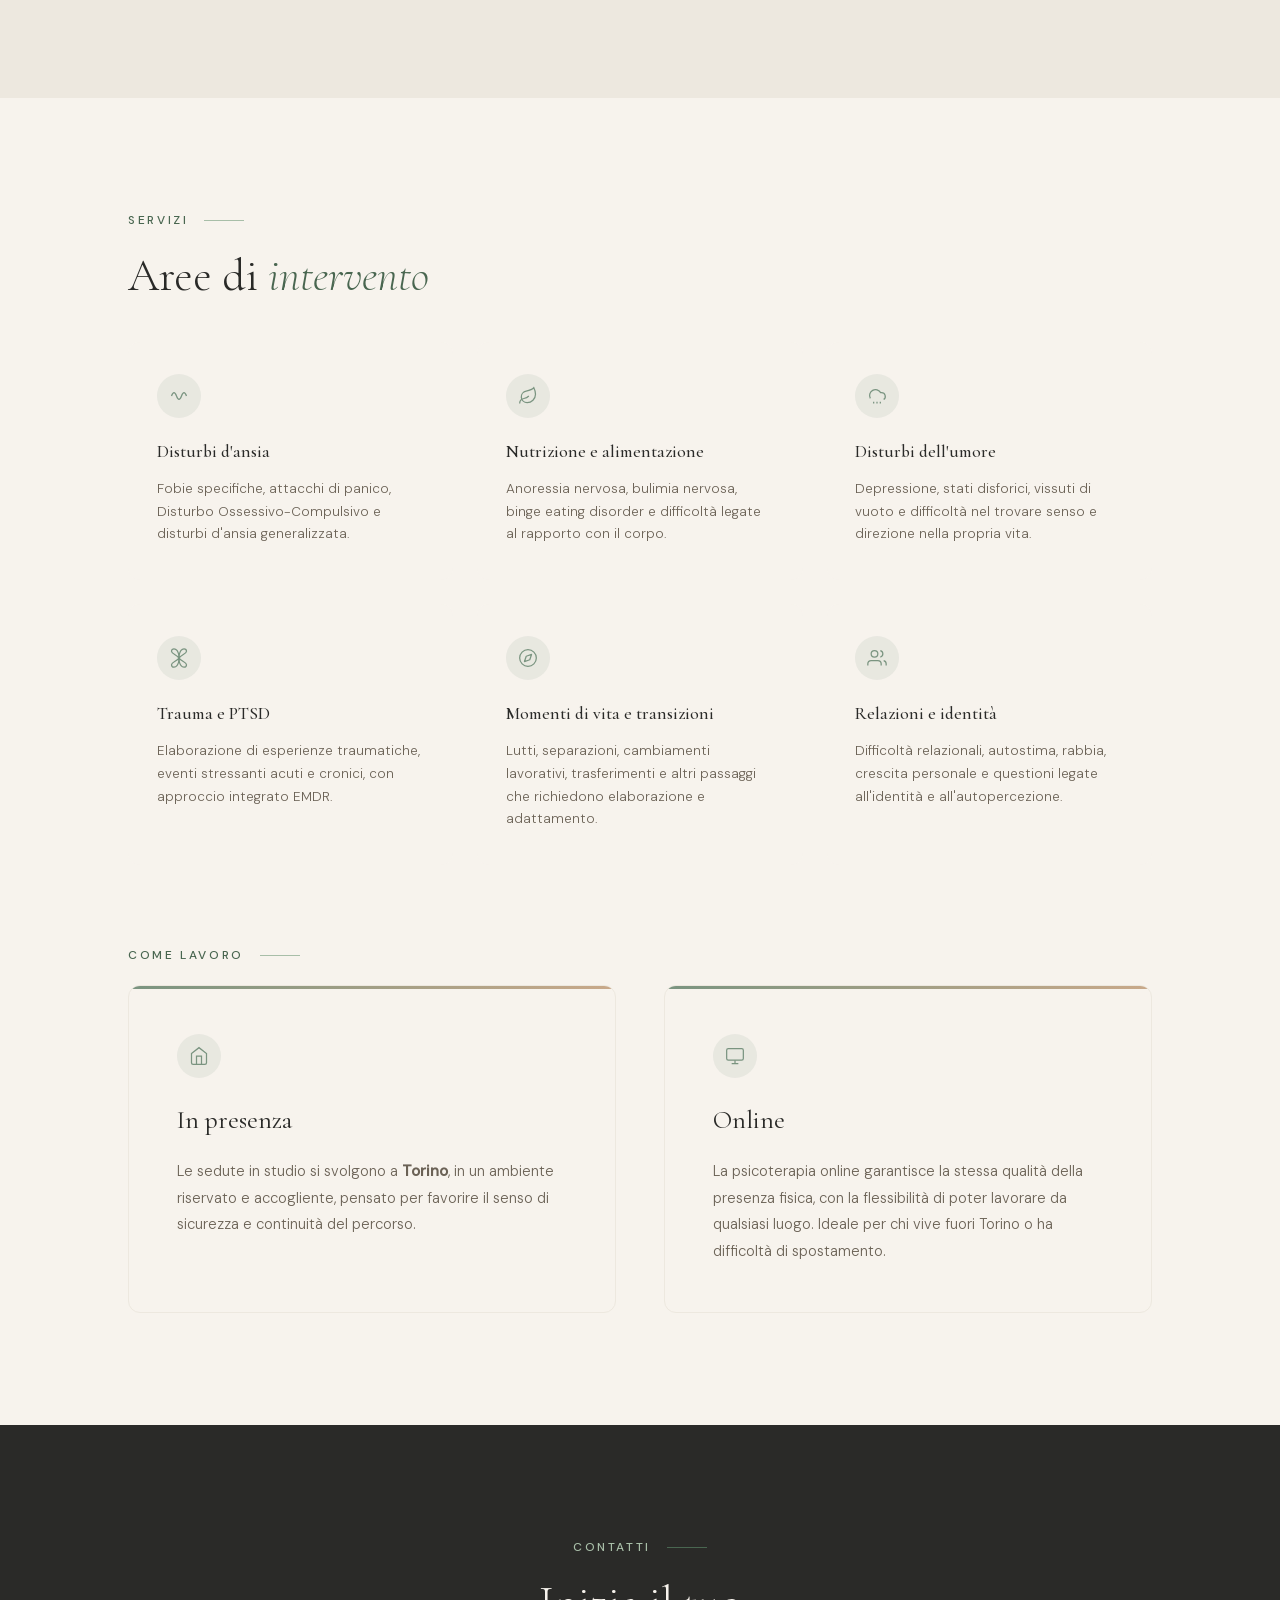
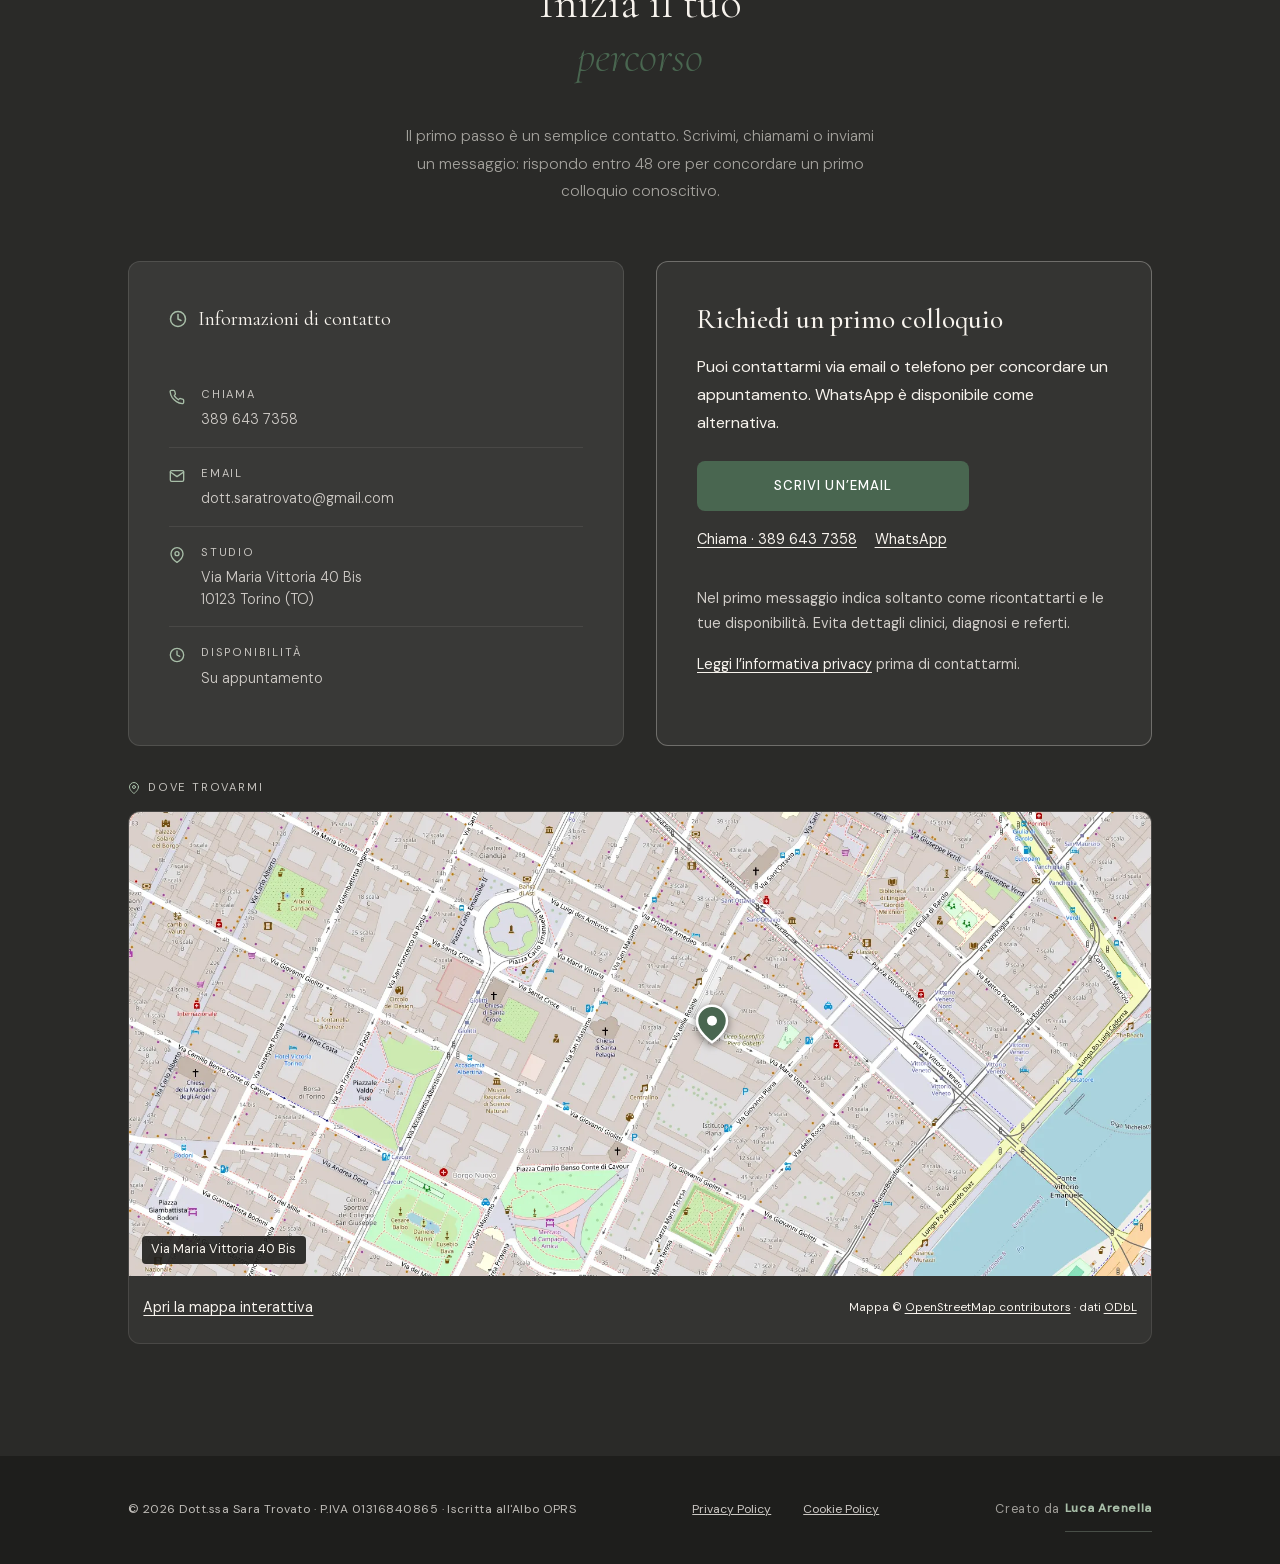
==== commit 3961bda8: "Fix mobile contact actions and responsive QA" ====
--- a/index.html
+++ b/index.html
@@ -285,7 +285,7 @@
         <a class="info-row" href="tel:+393896437358">
           <svg aria-hidden="true" focusable="false" viewBox="0 0 24 24"><path d="M22 16.92v3a2 2 0 0 1-2.18 2 19.79 19.79 0 0 1-8.63-3.07A19.5 19.5 0 0 1 4.82 13a19.79 19.79 0 0 1-3.07-8.67A2 2 0 0 1 3.77 2h3a2 2 0 0 1 2 1.72 12.84 12.84 0 0 0 .7 2.81 2 2 0 0 1-.45 2.11L7.91 9.91a16 16 0 0 0 6.18 6.18l1.27-1.27a2 2 0 0 1 2.11-.45 12.84 12.84 0 0 0 2.81.7A2 2 0 0 1 22 16.92z"/></svg>
           <div class="info-row-text">
-            <span class="info-row-label">Telefono / WhatsApp</span>
+            <span class="info-row-label">Chiama</span>
             <span class="info-row-value">389 643 7358</span>
           </div>
         </a>
--- a/styles.css
+++ b/styles.css
@@ -650,7 +650,7 @@
   font-weight: 500; line-height: 1.3; margin-bottom: 1rem;
 }
 .direct-contact-actions { margin: 1.5rem 0; }
-.direct-contact-primary { width: fit-content; min-width: 17rem; min-height: 48px; }
+.direct-contact-primary { width: fit-content; min-width: min(17rem, 100%); max-width: 100%; min-height: 48px; }
 .direct-contact-secondary { display: flex; flex-wrap: wrap; gap: .25rem 1.1rem; margin-top: .4rem; }
 .direct-contact-secondary a {
   display: inline-flex; align-items: center; min-height: 44px;
